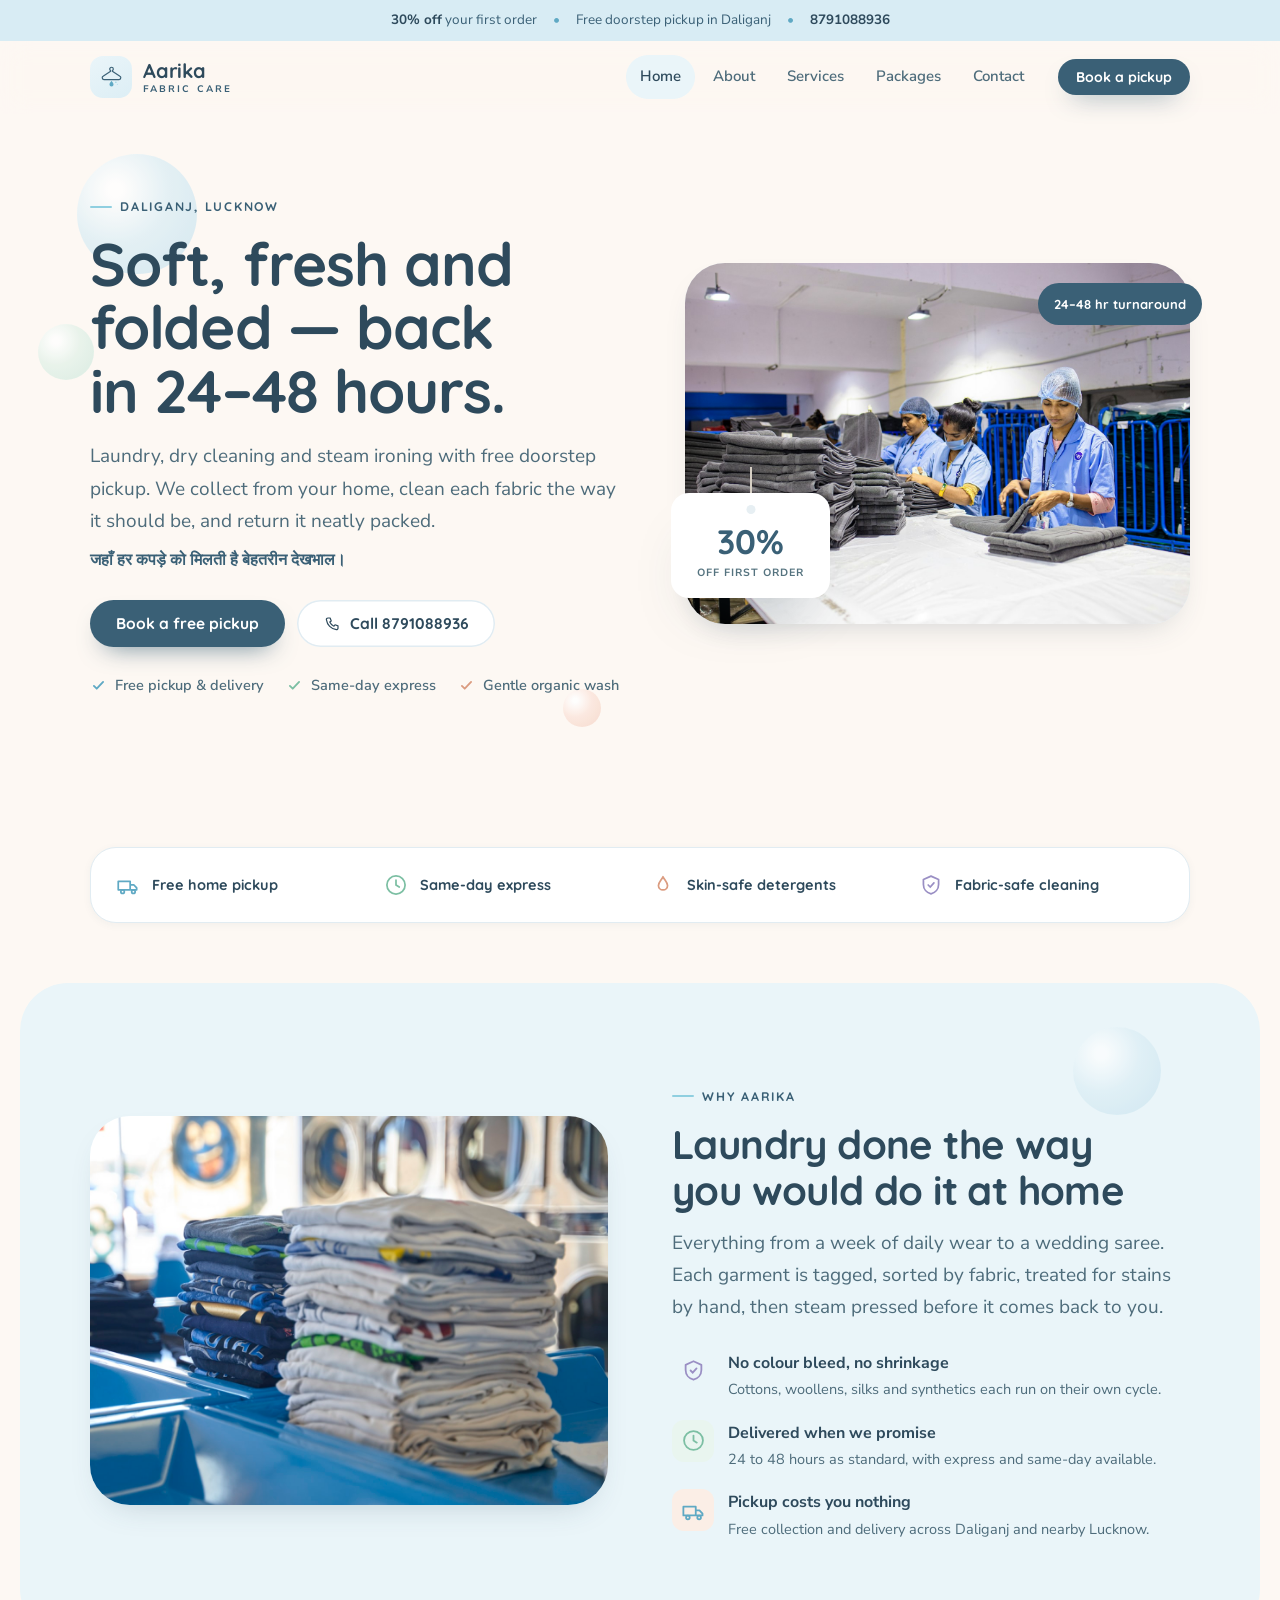
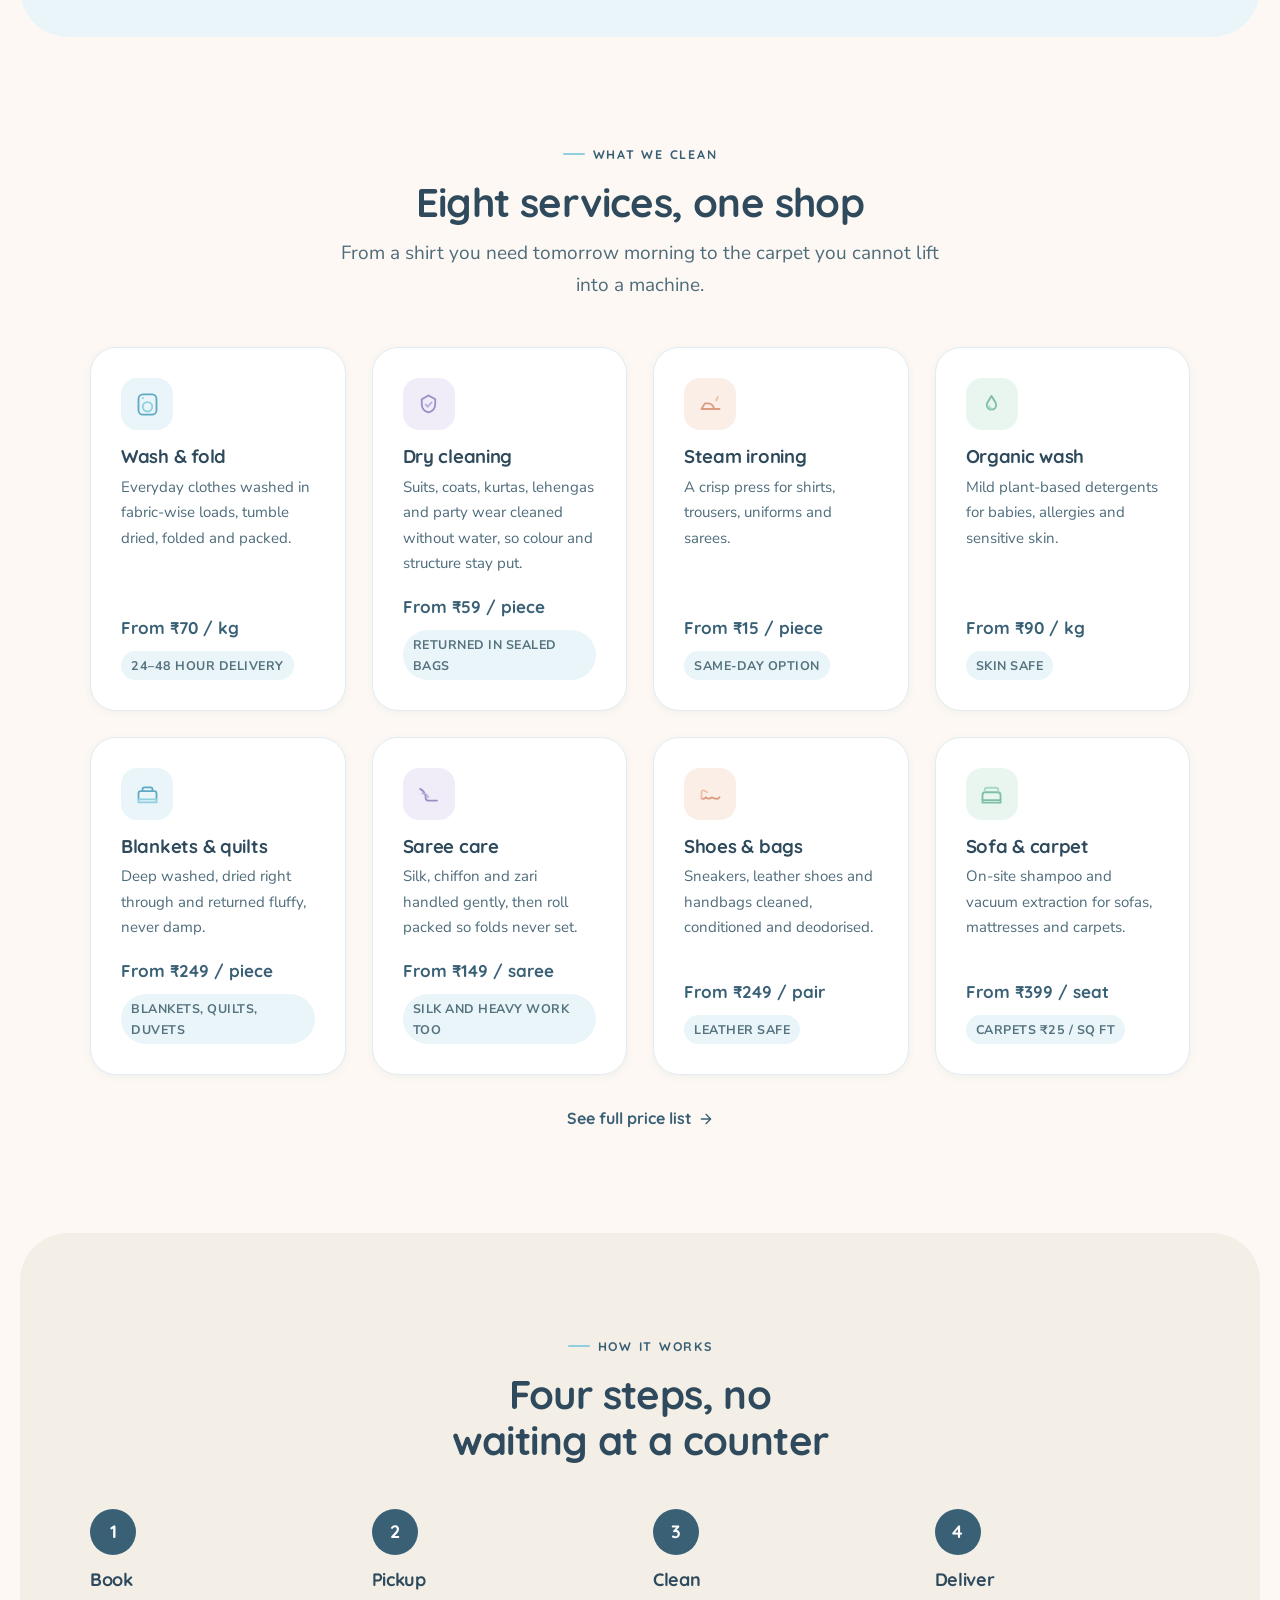
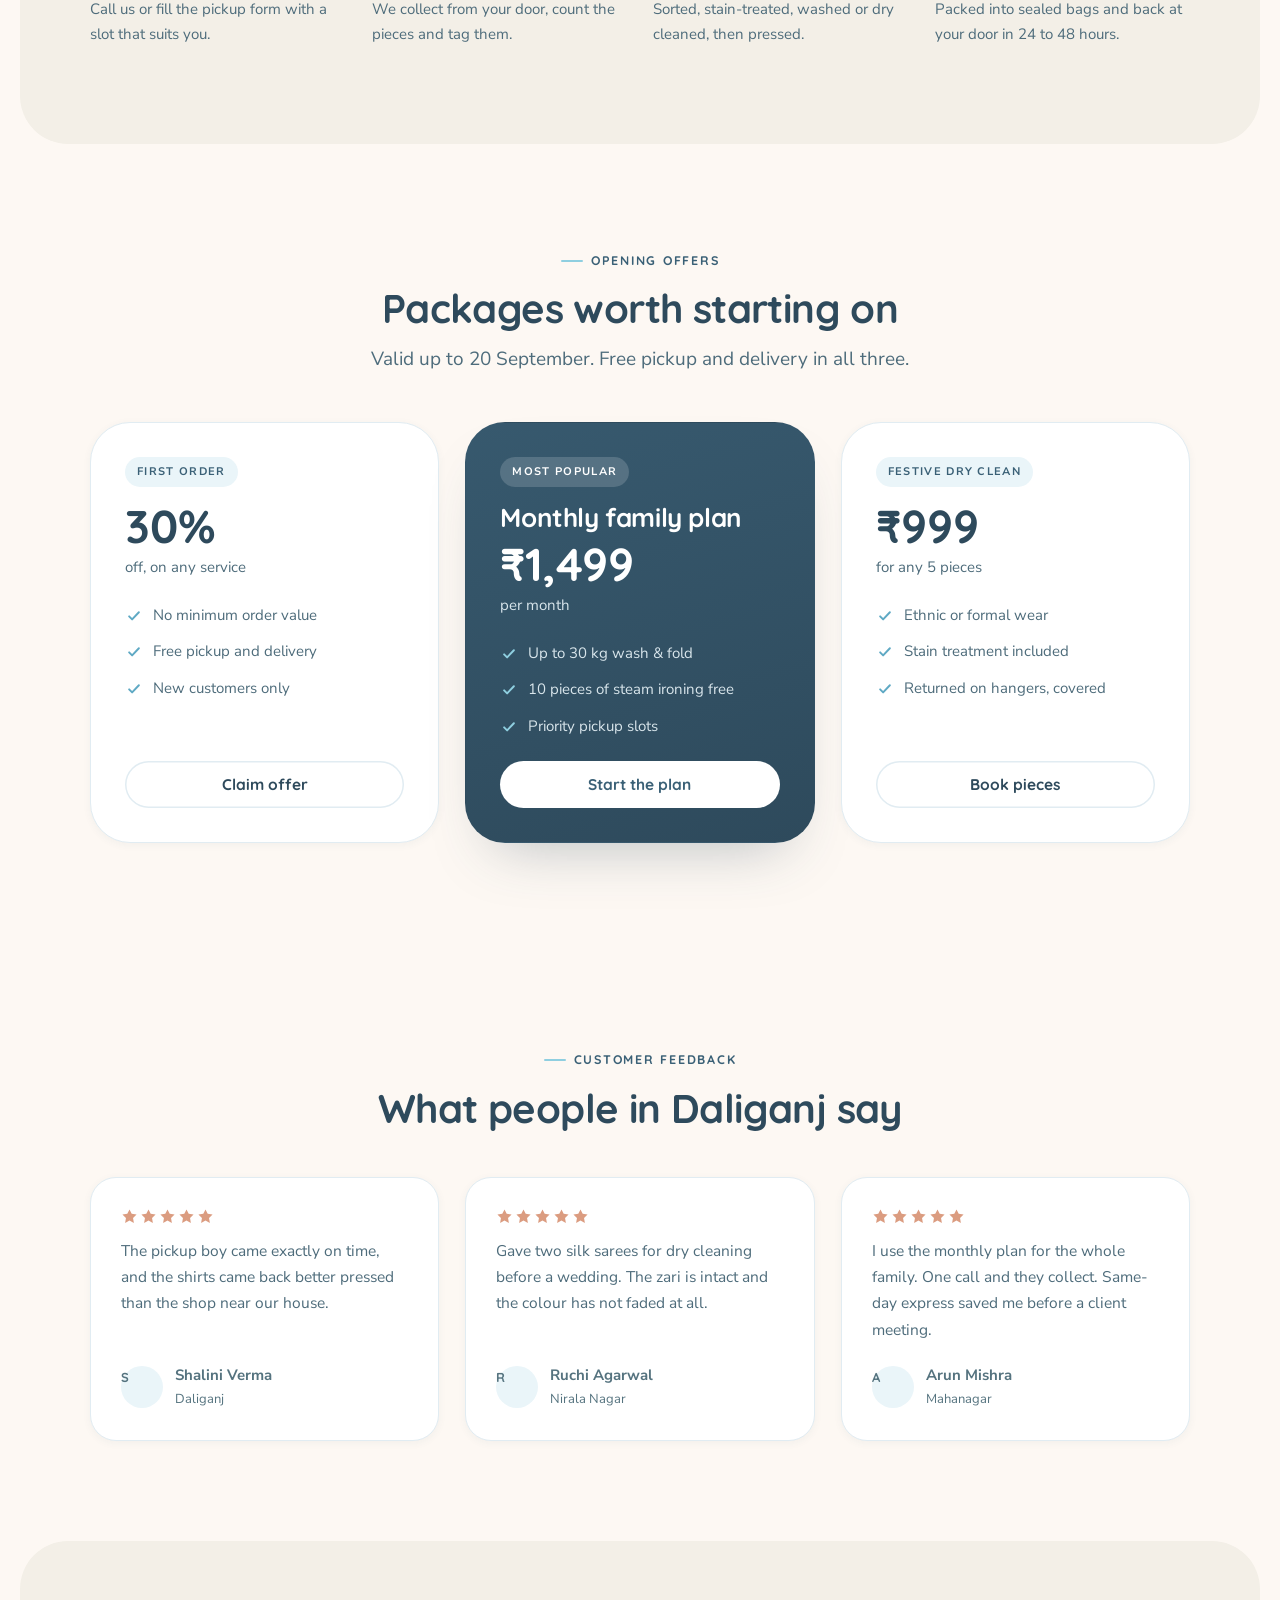
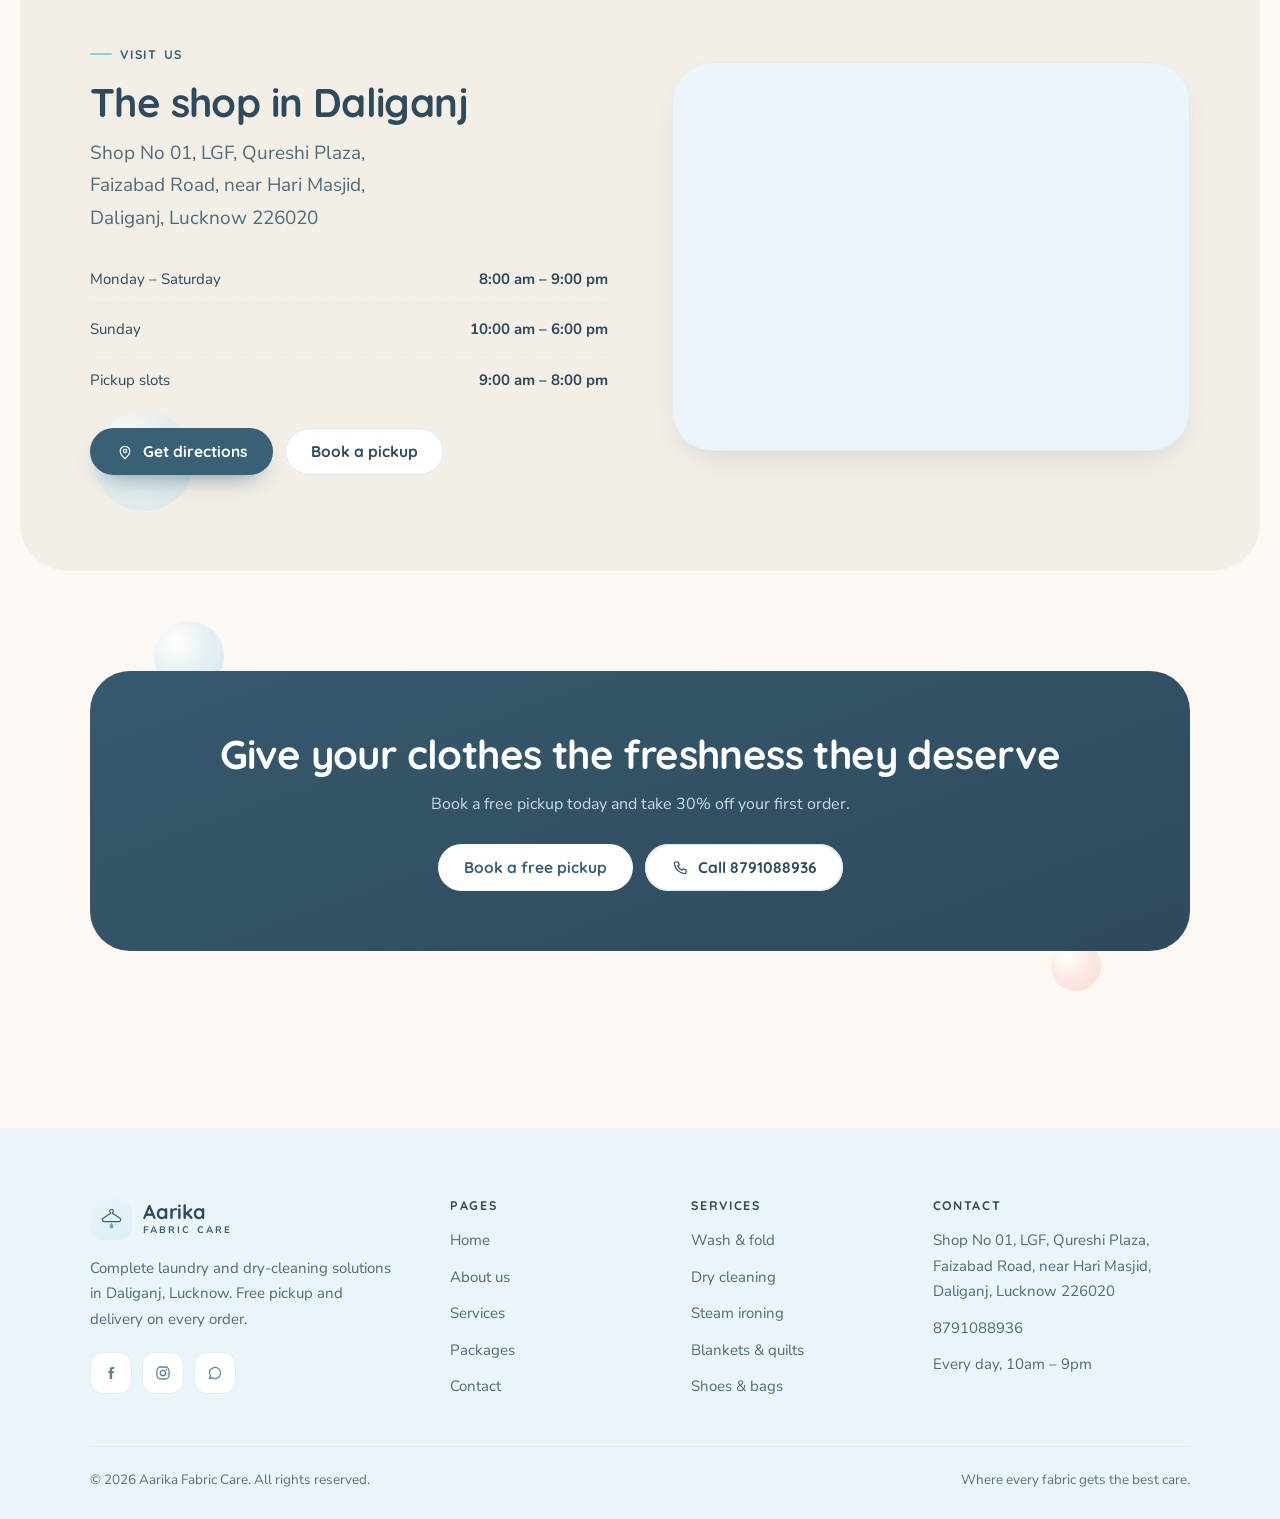
==== index.html @ 4a13ba0b "Use the shop's real address, and pin the map by coordinates The address was 498/58 Qureshi Plaza thr" ====
<!doctype html>
<html lang="en-IN">
<head>
<meta charset="utf-8">
<meta name="viewport" content="width=device-width, initial-scale=1">
<meta name="theme-color" content="#FDF8F3">

<title>Aarika Fabric Care | Laundry &amp; Dry Cleaning in Daliganj, Lucknow</title>
<meta name="description" content="Laundry, dry cleaning and steam ironing in Daliganj, Lucknow. Free home pickup and delivery, 24–48 hr turnaround, 30% off your first order. Call 8791088936.">
<link rel="canonical" href="https://aarikafabriccare.com/">

<meta property="og:type" content="website">
<meta property="og:site_name" content="Aarika Fabric Care">
<meta property="og:title" content="Aarika Fabric Care | Laundry &amp; Dry Cleaning in Daliganj, Lucknow">
<meta property="og:description" content="Laundry, dry cleaning and steam ironing in Daliganj, Lucknow. Free home pickup and delivery, 24–48 hr turnaround, 30% off your first order. Call 8791088936.">
<meta property="og:url" content="https://aarikafabriccare.com/">
<meta property="og:image" content="https://aarikafabriccare.com/assets/img/hero.jpg">
<meta property="og:locale" content="en_IN">
<meta name="twitter:card" content="summary_large_image">
<meta name="twitter:title" content="Aarika Fabric Care | Laundry &amp; Dry Cleaning in Daliganj, Lucknow">
<meta name="twitter:description" content="Laundry, dry cleaning and steam ironing in Daliganj, Lucknow. Free home pickup and delivery, 24–48 hr turnaround, 30% off your first order. Call 8791088936.">
<meta name="twitter:image" content="https://aarikafabriccare.com/assets/img/hero.jpg">

<link rel="icon" href="assets/img/favicon.svg" type="image/svg+xml">
<link rel="apple-touch-icon" href="assets/img/logo-full.png">

<link rel="preconnect" href="https://fonts.googleapis.com">
<link rel="preconnect" href="https://fonts.gstatic.com" crossorigin>
<link href="https://fonts.googleapis.com/css2?family=Quicksand:wght@500;600;700&family=Nunito+Sans:opsz,wght@6..12,400;6..12,600;6..12,700&display=swap" rel="stylesheet">

<script>
(function(d){
  d.documentElement.classList.add("js");
  setTimeout(function(){
    if (!d.documentElement.classList.contains("reveal-ready")) {
      d.documentElement.classList.add("no-reveal");
    }
  }, 2500);
})(document);
</script>
<link rel="stylesheet" href="css/style.css">
<script type="application/ld+json">
{
  "@context": "https://schema.org",
  "@type": "DryCleaningOrLaundry",
  "@id": "https://aarikafabriccare.com/#business",
  "name": "Aarika Fabric Care",
  "description": "Laundry, dry cleaning and steam ironing in Daliganj, Lucknow, with free home pickup and delivery.",
  "url": "https://aarikafabriccare.com/",
  "image": "https://aarikafabriccare.com/assets/img/hero.jpg",
  "logo": "https://aarikafabriccare.com/assets/img/logo-full.png",
  "telephone": "+918791088936",
  "priceRange": "₹₹",
  "currenciesAccepted": "INR",
  "address": {
    "@type": "PostalAddress",
    "streetAddress": "Shop No 01, LGF, Qureshi Plaza, Faizabad Road, near Hari Masjid, Saray Hasanganj, Maya Nagar",
    "addressLocality": "Daliganj, Lucknow",
    "addressRegion": "Uttar Pradesh",
    "postalCode": "226020",
    "addressCountry": "IN"
  },
  "geo": {
    "@type": "GeoCoordinates",
    "latitude": 26.8719484,
    "longitude": 80.9309806
  },
  "hasMap": "https://www.google.com/maps/search/?api=1&query=26.8719484%2C80.9309806",
  "areaServed": [
    { "@type": "Place", "name": "Daliganj, Lucknow" },
    { "@type": "Place", "name": "Nirala Nagar, Lucknow" },
    { "@type": "Place", "name": "Mahanagar, Lucknow" }
  ],
  "openingHoursSpecification": [
    { "@type": "OpeningHoursSpecification", "dayOfWeek": ["Monday","Tuesday","Wednesday","Thursday","Friday","Saturday","Sunday"], "opens": "10:00", "closes": "21:00" }
  ],
  "hasOfferCatalog": {
    "@type": "OfferCatalog",
    "name": "Laundry and dry cleaning services",
    "itemListElement": [
      { "@type": "Offer", "itemOffered": { "@type": "Service", "name": "Wash and fold" } },
      { "@type": "Offer", "itemOffered": { "@type": "Service", "name": "Dry cleaning" } },
      { "@type": "Offer", "itemOffered": { "@type": "Service", "name": "Steam ironing" } },
      { "@type": "Offer", "itemOffered": { "@type": "Service", "name": "Organic wash" } },
      { "@type": "Offer", "itemOffered": { "@type": "Service", "name": "Blankets and quilts" } },
      { "@type": "Offer", "itemOffered": { "@type": "Service", "name": "Saree care" } },
      { "@type": "Offer", "itemOffered": { "@type": "Service", "name": "Shoes and bags" } },
      { "@type": "Offer", "itemOffered": { "@type": "Service", "name": "Sofa and carpet" } }
    ]
  }
}
</script>
</head>
<body>
<a class="sr-only" href="#main">Skip to content</a>

<div class="promo">
  <div class="wrap">
    <span><b>30% off</b> your first order</span>
    <span class="dot hide-xs">•</span>
    <span class="hide-xs">Free doorstep pickup in Daliganj</span>
    <span class="dot">•</span>
    <a href="tel:+918791088936">8791088936</a>
  </div>
</div>

<header class="site-header">
  <div class="wrap">
    <nav class="nav" aria-label="Main">
      <a class="brand" href="/">
        <span class="brand-mark"><svg viewBox="0 0 32 32" fill="none" aria-hidden="true"><path d="M16 4.2c-1.3 0-2.3 1-2.3 2.3 0 .9.5 1.6 1.2 2v.9L5.2 15.6c-.7.4-1.1 1.1-1.1 1.9v.2c0 1.2 1 2.2 2.2 2.2h19.4c1.2 0 2.2-1 2.2-2.2v-.2c0-.8-.4-1.5-1.1-1.9l-9.7-6.2v-.9c.7-.4 1.2-1.1 1.2-2 0-1.3-1-2.3-2.3-2.3Z" stroke="#3A6076" stroke-width="1.5" stroke-linejoin="round"/><path d="M16 21.4c.9 1.6 2.6 3.1 2.6 4.7a2.6 2.6 0 1 1-5.2 0c0-1.6 1.7-3.1 2.6-4.7Z" fill="#5FA9C4"/><circle cx="21.6" cy="23.4" r=".9" fill="#8FCFE0"/><circle cx="23.4" cy="26" r=".6" fill="#8FCFE0"/></svg></span>
        <span class="brand-text">
          <span class="brand-name">Aarika</span>
          <span class="brand-sub">FABRIC CARE</span>
        </span>
      </a>

      <div class="nav-links" id="nav-links">
        <a href="/" aria-current="page">Home</a>
        <a href="/about">About</a>
        <a href="/services">Services</a>
        <a href="/packages">Packages</a>
        <a href="/contact">Contact</a>
      </div>

      <div class="nav-cta">
        <a class="btn btn--primary btn--sm" href="/contact">Book a pickup</a>
        <button class="nav-toggle" type="button" aria-label="Menu" aria-expanded="false" aria-controls="nav-links"><span></span></button>
      </div>
    </nav>
  </div>
</header>

<main id="main">

<section class="hero">
    <span class="bubble" aria-hidden="true" style="top:40px;left:6%;--bs-base:120px;opacity:0.75;animation-duration:9s"></span>
    <span class="bubble bubble--mint" aria-hidden="true" style="top:210px;left:3%;--bs-base:56px;opacity:0.8;animation-duration:7s"></span>
    <span class="bubble bubble--peach bubble--small" aria-hidden="true" style="bottom:60px;left:44%;--bs-base:38px;opacity:0.9;animation-duration:11s"></span>
  <div class="wrap">
    <div class="hero-grid">
      <div>
        <span class="eyebrow" data-reveal>Daliganj, Lucknow</span>
        <h1 data-reveal data-delay="60">Soft, fresh and folded — back in 24–48 hours.</h1>
        <p class="lede" data-reveal data-delay="120">Laundry, dry cleaning and steam ironing with free doorstep pickup. We collect from your home, clean each fabric the way it should be, and return it neatly packed.</p>
        <p class="hi" data-reveal data-delay="160" style="margin-top:10px">जहाँ हर कपड़े को मिलती है बेहतरीन देखभाल।</p>

        <div class="btn-row" data-reveal data-delay="200">
          <a class="btn btn--primary" href="/contact">Book a free pickup</a>
          <a class="btn btn--ghost" href="tel:+918791088936"><svg viewBox="0 0 24 24" fill="none" aria-hidden="true"><path d="M6.5 4h3l1.5 4-2 1.4a11 11 0 0 0 5.6 5.6L16 13l4 1.5v3a2 2 0 0 1-2.2 2A15.5 15.5 0 0 1 4.5 6.2 2 2 0 0 1 6.5 4Z" stroke="currentColor" stroke-width="1.6" stroke-linejoin="round"/></svg> Call 8791088936</a>
        </div>

        <ul class="hero-points" data-reveal data-delay="260">
          <li><span style="color:#5FA9C4"><svg viewBox="0 0 24 24" fill="none" aria-hidden="true"><path d="m5.5 12.5 4 4 9-9.5" stroke="currentColor" stroke-width="2.6" stroke-linecap="round" stroke-linejoin="round"/></svg></span> Free pickup &amp; delivery</li>
          <li><span style="color:#7CBFA3"><svg viewBox="0 0 24 24" fill="none" aria-hidden="true"><path d="m5.5 12.5 4 4 9-9.5" stroke="currentColor" stroke-width="2.6" stroke-linecap="round" stroke-linejoin="round"/></svg></span> Same-day express</li>
          <li><span style="color:#DB9C80"><svg viewBox="0 0 24 24" fill="none" aria-hidden="true"><path d="m5.5 12.5 4 4 9-9.5" stroke="currentColor" stroke-width="2.6" stroke-linecap="round" stroke-linejoin="round"/></svg></span> Gentle organic wash</li>
        </ul>
      </div>

      <div class="hero-media" data-reveal="scale" data-delay="120">
        <div class="photo photo--tall">
          <img src="assets/img/hero.jpg" alt="Laundry staff folding and stacking freshly cleaned towels" width="1400" height="1000" fetchpriority="high" decoding="async">
        </div>
        <div class="hero-badge hero-badge--turn">24–48 hr turnaround</div>
        <div class="hang">
          <div class="hang-string"></div>
          <div class="hero-badge hero-badge--offer">
            <span class="big">30%</span>
            <span class="cap">off first order</span>
          </div>
        </div>
      </div>
    </div>
  </div>
</section>

<section class="section--tight">
  <div class="wrap">
    <ul class="trust" data-reveal>
      <li><svg viewBox="0 0 24 24" fill="none" aria-hidden="true"><path d="M3 16.4h11V8.6H3v7.8Zm11-4.6h3.3l2.7 2.9v1.7H14v-4.6Z" stroke="#5FA9C4" stroke-width="1.6" stroke-linejoin="round"/><circle cx="7" cy="18.2" r="1.6" stroke="#5FA9C4" stroke-width="1.6"/><circle cx="17" cy="18.2" r="1.6" stroke="#5FA9C4" stroke-width="1.6"/></svg> Free home pickup</li>
      <li><svg viewBox="0 0 24 24" fill="none" aria-hidden="true"><circle cx="12" cy="12" r="8.4" stroke="#7CBFA3" stroke-width="1.6"/><path d="M12 7.6V12l3 1.9" stroke="#7CBFA3" stroke-width="1.6" stroke-linecap="round"/></svg> Same-day express</li>
      <li><svg viewBox="0 0 24 24" fill="none" aria-hidden="true"><path d="M12 4.4c1.3 2.8 4.2 5.3 4.2 8a4.2 4.2 0 1 1-8.4 0c0-2.7 2.9-5.2 4.2-8Z" stroke="#DB9C80" stroke-width="1.6" stroke-linejoin="round"/></svg> Skin-safe detergents</li>
      <li><svg viewBox="0 0 24 24" fill="none" aria-hidden="true"><path d="M12 3.8 5 7v4.6c0 4.2 3 7.6 7 8.6 4-1 7-4.4 7-8.6V7l-7-3.2Z" stroke="#9A8FC4" stroke-width="1.6" stroke-linejoin="round"/><path d="m9.4 12 1.9 1.9 3.4-3.8" stroke="#9A8FC4" stroke-width="1.6" stroke-linecap="round"/></svg> Fabric-safe cleaning</li>
    </ul>
  </div>
</section>

<section class="has-bubbles section panel panel--blue">
  <span class="bubble" aria-hidden="true" style="top:44px;right:8%;--bs-base:88px;opacity:0.7;animation-duration:10s"></span>
  <div class="wrap">
    <div class="split">
      <div class="photo photo--square" data-reveal="left">
        <img src="assets/img/folded.jpg" alt="Neat stacks of folded and sorted clothes ready for delivery" width="1200" height="900" loading="lazy" decoding="async">
      </div>
      <div data-reveal="right">
        <span class="eyebrow">Why Aarika</span>
        <h2 class="h-lg">Laundry done the way you would do it at home</h2>
        <p class="lede" style="margin-top:14px">Everything from a week of daily wear to a wedding saree. Each garment is tagged, sorted by fabric, treated for stains by hand, then steam pressed before it comes back to you.</p>
        <div class="stack" style="margin-top:26px">
          <div style="display:flex;gap:14px">
            <span class="icon-badge" style="width:42px;height:42px;margin:0;border-radius:12px"><svg viewBox="0 0 24 24" fill="none" aria-hidden="true"><path d="M12 3.8 5 7v4.6c0 4.2 3 7.6 7 8.6 4-1 7-4.4 7-8.6V7l-7-3.2Z" stroke="#9A8FC4" stroke-width="1.6" stroke-linejoin="round"/><path d="m9.4 12 1.9 1.9 3.4-3.8" stroke="#9A8FC4" stroke-width="1.6" stroke-linecap="round"/></svg></span>
            <div><b>No colour bleed, no shrinkage</b><p class="small muted">Cottons, woollens, silks and synthetics each run on their own cycle.</p></div>
          </div>
          <div style="display:flex;gap:14px">
            <span class="icon-badge icon-badge--green" style="width:42px;height:42px;margin:0;border-radius:12px"><svg viewBox="0 0 24 24" fill="none" aria-hidden="true"><circle cx="12" cy="12" r="8.4" stroke="#7CBFA3" stroke-width="1.6"/><path d="M12 7.6V12l3 1.9" stroke="#7CBFA3" stroke-width="1.6" stroke-linecap="round"/></svg></span>
            <div><b>Delivered when we promise</b><p class="small muted">24 to 48 hours as standard, with express and same-day available.</p></div>
          </div>
          <div style="display:flex;gap:14px">
            <span class="icon-badge icon-badge--peach" style="width:42px;height:42px;margin:0;border-radius:12px"><svg viewBox="0 0 24 24" fill="none" aria-hidden="true"><path d="M3 16.4h11V8.6H3v7.8Zm11-4.6h3.3l2.7 2.9v1.7H14v-4.6Z" stroke="#5FA9C4" stroke-width="1.6" stroke-linejoin="round"/><circle cx="7" cy="18.2" r="1.6" stroke="#5FA9C4" stroke-width="1.6"/><circle cx="17" cy="18.2" r="1.6" stroke="#5FA9C4" stroke-width="1.6"/></svg></span>
            <div><b>Pickup costs you nothing</b><p class="small muted">Free collection and delivery across Daliganj and nearby Lucknow.</p></div>
          </div>
        </div>
      </div>
    </div>
  </div>
</section>

<section class="section" id="services">
  <div class="wrap">
    <div class="section-head section-head--center">
      <span class="eyebrow" data-reveal>What we clean</span>
      <h2 class="h-lg" data-reveal>Eight services, one shop</h2>
      <p class="lede" data-reveal>From a shirt you need tomorrow morning to the carpet you cannot lift into a machine.</p>
    </div>
    <div class="grid grid--4" data-reveal-group>

        <article class="card service-card" data-reveal>
          <span class="icon-badge "><svg viewBox="0 0 24 24" fill="none" aria-hidden="true"><rect x="4" y="3" width="16" height="18" rx="4" stroke="#5FA9C4" stroke-width="1.6"/><circle cx="12" cy="14" r="4.2" stroke="#8FCFE0" stroke-width="1.6"/><circle cx="7.8" cy="6.4" r=".9" fill="#8FCFE0"/></svg></span>
          <h3><a class="card-link" href="/services">Wash &amp; fold</a></h3>
          <p>Everyday clothes washed in fabric-wise loads, tumble dried, folded and packed.</p>
          <div class="price"><b>From ₹70 / kg</b><span>24–48 hour delivery</span></div>
        </article>
        <article class="card service-card" data-reveal>
          <span class="icon-badge icon-badge--lilac"><svg viewBox="0 0 24 24" fill="none" aria-hidden="true"><path d="M12 4 6 7.4v3.9c0 4.1 2.6 6.8 6 7.8 3.4-1 6-3.7 6-7.8V7.4L12 4Z" stroke="#9A8FC4" stroke-width="1.6" stroke-linejoin="round"/><path d="m9.5 12 1.9 1.9 3.4-3.8" stroke="#B9AEDD" stroke-width="1.6" stroke-linecap="round"/></svg></span>
          <h3><a class="card-link" href="/services">Dry cleaning</a></h3>
          <p>Suits, coats, kurtas, lehengas and party wear cleaned without water, so colour and structure stay put.</p>
          <div class="price"><b>From ₹59 / piece</b><span>Returned in sealed bags</span></div>
        </article>
        <article class="card service-card" data-reveal>
          <span class="icon-badge icon-badge--peach"><svg viewBox="0 0 24 24" fill="none" aria-hidden="true"><path d="M4 16h11a5 5 0 0 0-5-5H7l-3 5Z" stroke="#DB9C80" stroke-width="1.6" stroke-linejoin="round"/><path d="M15 16h5" stroke="#DB9C80" stroke-width="1.6" stroke-linecap="round"/><path d="M17 8.4c1.2-1 .3-2.2 1.6-3" stroke="#EFC0A8" stroke-width="1.6" stroke-linecap="round"/></svg></span>
          <h3><a class="card-link" href="/services">Steam ironing</a></h3>
          <p>A crisp press for shirts, trousers, uniforms and sarees.</p>
          <div class="price"><b>From ₹15 / piece</b><span>Same-day option</span></div>
        </article>
        <article class="card service-card" data-reveal>
          <span class="icon-badge icon-badge--green"><svg viewBox="0 0 24 24" fill="none" aria-hidden="true"><path d="M12 4.4c1.3 2.8 4.2 5.3 4.2 8a4.2 4.2 0 1 1-8.4 0c0-2.7 2.9-5.2 4.2-8Z" stroke="#7CBFA3" stroke-width="1.6" stroke-linejoin="round"/><path d="M10 13.4c0 1.3 1 2.2 2.2 2.4" stroke="#A6D8C2" stroke-width="1.6" stroke-linecap="round"/></svg></span>
          <h3><a class="card-link" href="/services">Organic wash</a></h3>
          <p>Mild plant-based detergents for babies, allergies and sensitive skin.</p>
          <div class="price"><b>From ₹90 / kg</b><span>Skin safe</span></div>
        </article>
        <article class="card service-card" data-reveal>
          <span class="icon-badge "><svg viewBox="0 0 24 24" fill="none" aria-hidden="true"><path d="M4 16.4V11a2 2 0 0 1 2-2h12a2 2 0 0 1 2 2v5.4" stroke="#5FA9C4" stroke-width="1.6" stroke-linejoin="round"/><path d="M4 16.4h16V19H4z" stroke="#8FCFE0" stroke-width="1.6" stroke-linejoin="round"/><path d="M7.6 9V7.2c0-.9.7-1.6 1.6-1.6h5.6c.9 0 1.6.7 1.6 1.6V9" stroke="#5FA9C4" stroke-width="1.6"/></svg></span>
          <h3><a class="card-link" href="/services">Blankets &amp; quilts</a></h3>
          <p>Deep washed, dried right through and returned fluffy, never damp.</p>
          <div class="price"><b>From ₹249 / piece</b><span>Blankets, quilts, duvets</span></div>
        </article>
        <article class="card service-card" data-reveal>
          <span class="icon-badge icon-badge--lilac"><svg viewBox="0 0 24 24" fill="none" aria-hidden="true"><path d="M4.5 7c3 1.6 5 4.6 5 8.2 0 1.4 1 2.3 2.5 2.3h7.5" stroke="#9A8FC4" stroke-width="1.6" stroke-linecap="round"/><path d="M6.5 11c2.6 0 4.3 1.6 5.2 3.4" stroke="#B9AEDD" stroke-width="1.6" stroke-linecap="round"/></svg></span>
          <h3><a class="card-link" href="/services">Saree care</a></h3>
          <p>Silk, chiffon and zari handled gently, then roll packed so folds never set.</p>
          <div class="price"><b>From ₹149 / saree</b><span>Silk and heavy work too</span></div>
        </article>
        <article class="card service-card" data-reveal>
          <span class="icon-badge icon-badge--peach"><svg viewBox="0 0 24 24" fill="none" aria-hidden="true"><path d="M4 15.5c1.5.6 3 .4 4-1 1.4 1.6 3.6 1.6 5 0l2.5 1c1.6.6 3.5.2 4.5-1" stroke="#DB9C80" stroke-width="1.6" stroke-linecap="round" stroke-linejoin="round"/><path d="M4 15.5V10c0-1.4 1.6-2.2 2.7-1.4L9 10" stroke="#EFC0A8" stroke-width="1.6" stroke-linecap="round"/></svg></span>
          <h3><a class="card-link" href="/services">Shoes &amp; bags</a></h3>
          <p>Sneakers, leather shoes and handbags cleaned, conditioned and deodorised.</p>
          <div class="price"><b>From ₹249 / pair</b><span>Leather safe</span></div>
        </article>
        <article class="card service-card" data-reveal>
          <span class="icon-badge icon-badge--green"><svg viewBox="0 0 24 24" fill="none" aria-hidden="true"><path d="M4 17v-4.6A2.4 2.4 0 0 1 6.4 10h11.2a2.4 2.4 0 0 1 2.4 2.4V17" stroke="#7CBFA3" stroke-width="1.6" stroke-linejoin="round"/><path d="M6 10V8a2 2 0 0 1 2-2h8a2 2 0 0 1 2 2v2" stroke="#A6D8C2" stroke-width="1.6"/><path d="M4 17h16v2.2H4z" stroke="#7CBFA3" stroke-width="1.6"/></svg></span>
          <h3><a class="card-link" href="/services">Sofa &amp; carpet</a></h3>
          <p>On-site shampoo and vacuum extraction for sofas, mattresses and carpets.</p>
          <div class="price"><b>From ₹399 / seat</b><span>Carpets ₹25 / sq ft</span></div>
        </article>
    </div>
    <p class="center" style="margin-top:30px" data-reveal>
      <a class="link-arrow" href="/services">See full price list <svg viewBox="0 0 24 24" fill="none" aria-hidden="true"><path d="M5 12h14M12 5l7 7-7 7" stroke="currentColor" stroke-width="2" stroke-linecap="round" stroke-linejoin="round"/></svg></a>
    </p>
  </div>
</section>

<section class="panel panel--sand section">
  <div class="wrap">
    <div class="section-head section-head--center">
      <span class="eyebrow" data-reveal>How it works</span>
      <h2 class="h-lg" data-reveal>Four steps, no waiting at a counter</h2>
    </div>
    <ol class="grid grid--4 steps" data-reveal-group>
      <li class="step" data-reveal><span class="num">1</span><h3>Book</h3><p>Call us or fill the pickup form with a slot that suits you.</p></li>
      <li class="step" data-reveal><span class="num">2</span><h3>Pickup</h3><p>We collect from your door, count the pieces and tag them.</p></li>
      <li class="step" data-reveal><span class="num">3</span><h3>Clean</h3><p>Sorted, stain-treated, washed or dry cleaned, then pressed.</p></li>
      <li class="step" data-reveal><span class="num">4</span><h3>Deliver</h3><p>Packed into sealed bags and back at your door in 24 to 48 hours.</p></li>
    </ol>
  </div>
</section>

<section class="section" id="packages">
  <div class="wrap">
    <div class="section-head section-head--center">
      <span class="eyebrow" data-reveal>Opening offers</span>
      <h2 class="h-lg" data-reveal>Packages worth starting on</h2>
      <p class="lede" data-reveal>Valid up to 20 September. Free pickup and delivery in all three.</p>
    </div>
    <div class="grid grid--3 rail" data-reveal-group>
      <article class="plan" data-reveal>
        <span class="plan-tag">First order</span>
        <div class="plan-price">30%</div>
        <p class="plan-sub">off, on any service</p>
        <ul>
          <li><span style="color:#5FA9C4"><svg viewBox="0 0 24 24" fill="none" aria-hidden="true"><path d="m5.5 12.5 4 4 9-9.5" stroke="currentColor" stroke-width="2.6" stroke-linecap="round" stroke-linejoin="round"/></svg></span> No minimum order value</li>
          <li><span style="color:#5FA9C4"><svg viewBox="0 0 24 24" fill="none" aria-hidden="true"><path d="m5.5 12.5 4 4 9-9.5" stroke="currentColor" stroke-width="2.6" stroke-linecap="round" stroke-linejoin="round"/></svg></span> Free pickup and delivery</li>
          <li><span style="color:#5FA9C4"><svg viewBox="0 0 24 24" fill="none" aria-hidden="true"><path d="m5.5 12.5 4 4 9-9.5" stroke="currentColor" stroke-width="2.6" stroke-linecap="round" stroke-linejoin="round"/></svg></span> New customers only</li>
        </ul>
        <a class="btn btn--ghost btn--block" href="/contact">Claim offer</a>
      </article>

      <article class="plan plan--feature" data-reveal>
        <span class="plan-tag">Most popular</span>
        <h3 class="h-md" style="margin-bottom:8px">Monthly family plan</h3>
        <div class="plan-price">₹1,499</div>
        <p class="plan-sub">per month</p>
        <ul>
          <li><span style="color:#8FCFE0"><svg viewBox="0 0 24 24" fill="none" aria-hidden="true"><path d="m5.5 12.5 4 4 9-9.5" stroke="currentColor" stroke-width="2.6" stroke-linecap="round" stroke-linejoin="round"/></svg></span> Up to 30 kg wash &amp; fold</li>
          <li><span style="color:#8FCFE0"><svg viewBox="0 0 24 24" fill="none" aria-hidden="true"><path d="m5.5 12.5 4 4 9-9.5" stroke="currentColor" stroke-width="2.6" stroke-linecap="round" stroke-linejoin="round"/></svg></span> 10 pieces of steam ironing free</li>
          <li><span style="color:#8FCFE0"><svg viewBox="0 0 24 24" fill="none" aria-hidden="true"><path d="m5.5 12.5 4 4 9-9.5" stroke="currentColor" stroke-width="2.6" stroke-linecap="round" stroke-linejoin="round"/></svg></span> Priority pickup slots</li>
        </ul>
        <a class="btn btn--light btn--block" href="/contact">Start the plan</a>
      </article>

      <article class="plan" data-reveal>
        <span class="plan-tag">Festive dry clean</span>
        <div class="plan-price">₹999</div>
        <p class="plan-sub">for any 5 pieces</p>
        <ul>
          <li><span style="color:#5FA9C4"><svg viewBox="0 0 24 24" fill="none" aria-hidden="true"><path d="m5.5 12.5 4 4 9-9.5" stroke="currentColor" stroke-width="2.6" stroke-linecap="round" stroke-linejoin="round"/></svg></span> Ethnic or formal wear</li>
          <li><span style="color:#5FA9C4"><svg viewBox="0 0 24 24" fill="none" aria-hidden="true"><path d="m5.5 12.5 4 4 9-9.5" stroke="currentColor" stroke-width="2.6" stroke-linecap="round" stroke-linejoin="round"/></svg></span> Stain treatment included</li>
          <li><span style="color:#5FA9C4"><svg viewBox="0 0 24 24" fill="none" aria-hidden="true"><path d="m5.5 12.5 4 4 9-9.5" stroke="currentColor" stroke-width="2.6" stroke-linecap="round" stroke-linejoin="round"/></svg></span> Returned on hangers, covered</li>
        </ul>
        <a class="btn btn--ghost btn--block" href="/contact">Book pieces</a>
      </article>
    </div>
  </div>
</section>

<section class="section" id="reviews">
  <div class="wrap">
    <div class="section-head section-head--center">
      <span class="eyebrow" data-reveal>Customer feedback</span>
      <h2 class="h-lg" data-reveal>What people in Daliganj say</h2>
    </div>
    <!-- PLACEHOLDER REVIEWS — these came with the design and are not real
         customer quotes. Replace them with genuine reviews (your Google
         Business profile is the easiest source) before promoting the site. -->
    <div class="grid grid--3 rail" data-reveal-group>
      <article class="card review" data-reveal>
        <div class="stars" role="img" aria-label="Rated 5 out of 5"><svg viewBox="0 0 24 24" aria-hidden="true"><path d="m12 2 3.09 6.26L22 9.27l-5 4.87 1.18 6.88L12 17.77l-6.18 3.25L7 14.14 2 9.27l6.91-1.01L12 2z"/></svg><svg viewBox="0 0 24 24" aria-hidden="true"><path d="m12 2 3.09 6.26L22 9.27l-5 4.87 1.18 6.88L12 17.77l-6.18 3.25L7 14.14 2 9.27l6.91-1.01L12 2z"/></svg><svg viewBox="0 0 24 24" aria-hidden="true"><path d="m12 2 3.09 6.26L22 9.27l-5 4.87 1.18 6.88L12 17.77l-6.18 3.25L7 14.14 2 9.27l6.91-1.01L12 2z"/></svg><svg viewBox="0 0 24 24" aria-hidden="true"><path d="m12 2 3.09 6.26L22 9.27l-5 4.87 1.18 6.88L12 17.77l-6.18 3.25L7 14.14 2 9.27l6.91-1.01L12 2z"/></svg><svg viewBox="0 0 24 24" aria-hidden="true"><path d="m12 2 3.09 6.26L22 9.27l-5 4.87 1.18 6.88L12 17.77l-6.18 3.25L7 14.14 2 9.27l6.91-1.01L12 2z"/></svg></div>
        <p>The pickup boy came exactly on time, and the shirts came back better pressed than the shop near our house.</p>
        <div class="review-by"><span class="review-avatar">S</span><span><b>Shalini Verma</b><span>Daliganj</span></span></div>
      </article>
      <article class="card review" data-reveal>
        <div class="stars" role="img" aria-label="Rated 5 out of 5"><svg viewBox="0 0 24 24" aria-hidden="true"><path d="m12 2 3.09 6.26L22 9.27l-5 4.87 1.18 6.88L12 17.77l-6.18 3.25L7 14.14 2 9.27l6.91-1.01L12 2z"/></svg><svg viewBox="0 0 24 24" aria-hidden="true"><path d="m12 2 3.09 6.26L22 9.27l-5 4.87 1.18 6.88L12 17.77l-6.18 3.25L7 14.14 2 9.27l6.91-1.01L12 2z"/></svg><svg viewBox="0 0 24 24" aria-hidden="true"><path d="m12 2 3.09 6.26L22 9.27l-5 4.87 1.18 6.88L12 17.77l-6.18 3.25L7 14.14 2 9.27l6.91-1.01L12 2z"/></svg><svg viewBox="0 0 24 24" aria-hidden="true"><path d="m12 2 3.09 6.26L22 9.27l-5 4.87 1.18 6.88L12 17.77l-6.18 3.25L7 14.14 2 9.27l6.91-1.01L12 2z"/></svg><svg viewBox="0 0 24 24" aria-hidden="true"><path d="m12 2 3.09 6.26L22 9.27l-5 4.87 1.18 6.88L12 17.77l-6.18 3.25L7 14.14 2 9.27l6.91-1.01L12 2z"/></svg></div>
        <p>Gave two silk sarees for dry cleaning before a wedding. The zari is intact and the colour has not faded at all.</p>
        <div class="review-by"><span class="review-avatar">R</span><span><b>Ruchi Agarwal</b><span>Nirala Nagar</span></span></div>
      </article>
      <article class="card review" data-reveal>
        <div class="stars" role="img" aria-label="Rated 5 out of 5"><svg viewBox="0 0 24 24" aria-hidden="true"><path d="m12 2 3.09 6.26L22 9.27l-5 4.87 1.18 6.88L12 17.77l-6.18 3.25L7 14.14 2 9.27l6.91-1.01L12 2z"/></svg><svg viewBox="0 0 24 24" aria-hidden="true"><path d="m12 2 3.09 6.26L22 9.27l-5 4.87 1.18 6.88L12 17.77l-6.18 3.25L7 14.14 2 9.27l6.91-1.01L12 2z"/></svg><svg viewBox="0 0 24 24" aria-hidden="true"><path d="m12 2 3.09 6.26L22 9.27l-5 4.87 1.18 6.88L12 17.77l-6.18 3.25L7 14.14 2 9.27l6.91-1.01L12 2z"/></svg><svg viewBox="0 0 24 24" aria-hidden="true"><path d="m12 2 3.09 6.26L22 9.27l-5 4.87 1.18 6.88L12 17.77l-6.18 3.25L7 14.14 2 9.27l6.91-1.01L12 2z"/></svg><svg viewBox="0 0 24 24" aria-hidden="true"><path d="m12 2 3.09 6.26L22 9.27l-5 4.87 1.18 6.88L12 17.77l-6.18 3.25L7 14.14 2 9.27l6.91-1.01L12 2z"/></svg></div>
        <p>I use the monthly plan for the whole family. One call and they collect. Same-day express saved me before a client meeting.</p>
        <div class="review-by"><span class="review-avatar">A</span><span><b>Arun Mishra</b><span>Mahanagar</span></span></div>
      </article>
    </div>
  </div>
</section>

<section class="has-bubbles section panel panel--sand" id="contact">
  <span class="bubble" aria-hidden="true" style="bottom:60px;left:6%;--bs-base:100px;opacity:0.6;animation-duration:12s"></span>

  <div class="wrap">
    <div class="split">
      <div data-reveal="left">
        <span class="eyebrow">Visit us</span>
        <h2 class="h-lg">The shop in Daliganj</h2>
        <p class="lede" style="margin-top:12px">Shop No 01, LGF, Qureshi Plaza,<br>Faizabad Road, near Hari Masjid,<br>Daliganj, Lucknow 226020</p>
        <div class="hours" style="margin-top:22px">
          <div><span>Monday – Saturday</span><span>8:00 am – 9:00 pm</span></div>
          <div><span>Sunday</span><span>10:00 am – 6:00 pm</span></div>
          <div><span>Pickup slots</span><span>9:00 am – 8:00 pm</span></div>
        </div>
        <div class="btn-row" style="margin-top:24px">
          <a class="btn btn--primary" href="https://www.google.com/maps/search/?api=1&amp;query=26.8719484%2C80.9309806" target="_blank" rel="noopener"><svg viewBox="0 0 24 24" fill="none" aria-hidden="true"><path d="M12 21s6.4-5.6 6.4-10.2A6.4 6.4 0 0 0 5.6 10.8C5.6 15.4 12 21 12 21Z" stroke="currentColor" stroke-width="1.6" stroke-linejoin="round"/><circle cx="12" cy="10.6" r="2.2" stroke="currentColor" stroke-width="1.6"/></svg> Get directions</a>
          <a class="btn btn--ghost" href="/contact">Book a pickup</a>
        </div>
      </div>
      <div class="map-frame" data-reveal="right">
        <iframe title="Map showing Aarika Fabric Care in Daliganj, Lucknow" src="https://maps.google.com/maps?q=26.8719484%2C80.9309806&amp;z=17&amp;output=embed" loading="lazy" referrerpolicy="no-referrer-when-downgrade"></iframe>
      </div>
    </div>
  </div>
</section>

<section class="has-bubbles section">
  <span class="bubble" aria-hidden="true" style="top:50px;left:12%;--bs-base:70px;opacity:0.7;animation-duration:9s"></span>
  <span class="bubble bubble--peach bubble--small" aria-hidden="true" style="bottom:60px;right:14%;--bs-base:50px;opacity:0.8;animation-duration:11s"></span>
  <div class="wrap">
    <div class="cta-band" data-reveal="scale">
      <h2 class="h-lg">Give your clothes the freshness they deserve</h2>
      <p>Book a free pickup today and take 30% off your first order.</p>
      <div class="btn-row">
        <a class="btn btn--light" href="/contact">Book a free pickup</a>
        <a class="btn btn--ghost" href="tel:+918791088936"><svg viewBox="0 0 24 24" fill="none" aria-hidden="true"><path d="M6.5 4h3l1.5 4-2 1.4a11 11 0 0 0 5.6 5.6L16 13l4 1.5v3a2 2 0 0 1-2.2 2A15.5 15.5 0 0 1 4.5 6.2 2 2 0 0 1 6.5 4Z" stroke="currentColor" stroke-width="1.6" stroke-linejoin="round"/></svg> Call 8791088936</a>
      </div>
    </div>
  </div>
</section>

</main>

<footer class="site-footer">
  <div class="wrap">
    <div class="footer-grid" data-reveal-group>
      <div data-reveal>
        <a class="brand" href="/">
          <span class="brand-mark"><svg viewBox="0 0 32 32" fill="none" aria-hidden="true"><path d="M16 4.2c-1.3 0-2.3 1-2.3 2.3 0 .9.5 1.6 1.2 2v.9L5.2 15.6c-.7.4-1.1 1.1-1.1 1.9v.2c0 1.2 1 2.2 2.2 2.2h19.4c1.2 0 2.2-1 2.2-2.2v-.2c0-.8-.4-1.5-1.1-1.9l-9.7-6.2v-.9c.7-.4 1.2-1.1 1.2-2 0-1.3-1-2.3-2.3-2.3Z" stroke="#3A6076" stroke-width="1.5" stroke-linejoin="round"/><path d="M16 21.4c.9 1.6 2.6 3.1 2.6 4.7a2.6 2.6 0 1 1-5.2 0c0-1.6 1.7-3.1 2.6-4.7Z" fill="#5FA9C4"/><circle cx="21.6" cy="23.4" r=".9" fill="#8FCFE0"/><circle cx="23.4" cy="26" r=".6" fill="#8FCFE0"/></svg></span>
          <span class="brand-text">
            <span class="brand-name">Aarika</span>
            <span class="brand-sub">FABRIC CARE</span>
          </span>
        </a>
        <p class="footer-blurb">Complete laundry and dry-cleaning solutions in Daliganj, Lucknow. Free pickup and delivery on every order.</p>
        <!-- Replace the # links with the real profile URLs before launch -->
        <div class="socials">
          <a href="#" aria-label="Aarika Fabric Care on Facebook"><svg viewBox="0 0 24 24" fill="#5A8298" aria-hidden="true"><path d="M13.5 9.5V7.8c0-.7.2-1.1 1.2-1.1h1.6V4.1h-2.6c-2.4 0-3.4 1.4-3.4 3.4v2H8.4v2.7h1.9V20h3.2v-7.8h2.2l.4-2.7h-2.6Z"/></svg></a>
          <a href="#" aria-label="Aarika Fabric Care on Instagram"><svg viewBox="0 0 24 24" fill="none" aria-hidden="true"><rect x="4" y="4" width="16" height="16" rx="5" stroke="#5A8298" stroke-width="1.7"/><circle cx="12" cy="12" r="3.6" stroke="#5A8298" stroke-width="1.7"/><circle cx="16.6" cy="7.4" r="1.1" fill="#5A8298"/></svg></a>
          <a href="https://wa.me/918791088936" aria-label="Message Aarika Fabric Care on WhatsApp" target="_blank" rel="noopener"><svg viewBox="0 0 24 24" fill="none" aria-hidden="true"><path d="M4.5 19.5 5.8 16A7.4 7.4 0 1 1 8 18.2l-3.5 1.3Z" stroke="#5A8298" stroke-width="1.6" stroke-linejoin="round"/></svg></a>
        </div>
      </div>

      <nav data-reveal aria-label="Pages">
        <h3>Pages</h3>
        <ul>
          <li><a href="/">Home</a></li>
          <li><a href="/about">About us</a></li>
          <li><a href="/services">Services</a></li>
          <li><a href="/packages">Packages</a></li>
          <li><a href="/contact">Contact</a></li>
        </ul>
      </nav>

      <div data-reveal>
        <h3>Services</h3>
        <ul>
          <li><a href="/services">Wash &amp; fold</a></li>
          <li><a href="/services">Dry cleaning</a></li>
          <li><a href="/services">Steam ironing</a></li>
          <li><a href="/services">Blankets &amp; quilts</a></li>
          <li><a href="/services">Shoes &amp; bags</a></li>
        </ul>
      </div>

      <div data-reveal>
        <h3>Contact</h3>
        <ul>
          <li>Shop No 01, LGF, Qureshi Plaza,<br>Faizabad Road, near Hari Masjid,<br>Daliganj, Lucknow 226020</li>
          <li><a href="tel:+918791088936">8791088936</a></li>
          <li>Every day, 10am – 9pm</li>
        </ul>
      </div>
    </div>

    <div class="footer-bottom">
      <span>© <span class="js-year">2026</span> Aarika Fabric Care. All rights reserved.</span>
      <span>Where every fabric gets the best care.</span>
    </div>
  </div>
</footer>

<div class="callbar" aria-label="Quick contact">
  <a class="btn btn--primary" href="tel:+918791088936"><svg viewBox="0 0 24 24" fill="none" aria-hidden="true"><path d="M6.5 4h3l1.5 4-2 1.4a11 11 0 0 0 5.6 5.6L16 13l4 1.5v3a2 2 0 0 1-2.2 2A15.5 15.5 0 0 1 4.5 6.2 2 2 0 0 1 6.5 4Z" stroke="currentColor" stroke-width="1.6" stroke-linejoin="round"/></svg> Call now</a>
  <a class="btn btn--ghost" href="/contact">Book pickup</a>
</div>

<script src="js/main.js" defer></script>
</body>
</html>
---- css/style.css ----
/* ==========================================================================
   Aarika Fabric Care — stylesheet
   Plain CSS. No build step, no framework. Runs on any normal web host.

    1 Reset            2 Tokens           3 Layout
    4 Type             5 Header & nav     6 Buttons
    7 Cards            8 Hero             9 Services & steps
   10 Packages        11 Reviews         12 Forms
   13 Contact         14 Footer          15 Motion
   16 Responsive      17 Utilities
   ========================================================================== */

/* ---------- 1. Reset ---------- */
*, *::before, *::after { box-sizing: border-box; }

html {
  -webkit-text-size-adjust: 100%;
  scroll-behavior: smooth;
  scroll-padding-top: 96px;      /* sticky header clearance for #anchors */
}

body {
  margin: 0;
  background: var(--cream);
  color: var(--ink);
  font-family: var(--font-body);
  font-size: 16px;
  line-height: 1.7;
  -webkit-font-smoothing: antialiased;
  -moz-osx-font-smoothing: grayscale;
  overflow-x: clip;
}

img, svg, video { display: block; max-width: 100%; }
img { height: auto; }
a { color: var(--blue-deep); text-decoration: none; }
p { margin: 0; }
ul, ol { margin: 0; padding: 0; list-style: none; }
button, input, select, textarea { font: inherit; color: inherit; }
button { cursor: pointer; }

h1, h2, h3, h4 {
  margin: 0;
  font-family: var(--font-display);
  font-weight: 700;
  line-height: 1.15;
  letter-spacing: -.015em;
  text-wrap: balance;
  color: var(--ink);
}

:focus-visible {
  outline: 3px solid var(--blue);
  outline-offset: 3px;
  border-radius: 6px;
}

/* ---------- 2. Tokens ---------- */
:root {
  --font-display: Quicksand, "Segoe UI", system-ui, sans-serif;
  --font-body: "Nunito Sans", "Segoe UI", system-ui, sans-serif;

  /* Ink */
  --ink: #2E4A5C;
  --ink-soft: #4E6C7B;
  --ink-faint: #55737F;

  /* Blues — the brand's primary family */
  --blue: #5FA9C4;
  --blue-light: #8FCFE0;
  --blue-pale: #7FBED4;
  --blue-deep: #3A6076;
  --blue-slate: #5A8298;

  /* Grounds */
  --cream: #FDF8F3;
  --white: #FFFFFF;
  --mist: #EAF5F9;
  --sand: #F3EFE7;
  --mist-deep: #DCEEF5;

  /* Supporting accents, used sparingly and always semantically */
  --peach: #DB9C80;
  --peach-pale: #FBEEE6;
  --green: #7CBFA3;
  --green-pale: #E9F5EF;
  --purple: #9A8FC4;

  --line: #E1ECF2;

  --shadow-sm: 0 2px 8px rgba(46, 74, 92, .05);
  --shadow: 0 14px 34px -18px rgba(46, 74, 92, .28);
  --shadow-lg: 0 30px 60px -30px rgba(46, 74, 92, .35);

  --r-pill: 999px;
  --r-lg: clamp(26px, 4vw, 40px);
  --r-md: clamp(18px, 2.6vw, 26px);
  --r-sm: 14px;

  --container: 1180px;
  --gutter: clamp(18px, 4.5vw, 40px);
  --section-y: clamp(56px, 8vw, 100px);

  --ease: cubic-bezier(.22, 1, .36, 1);
}

/* ---------- 3. Layout ---------- */
.wrap {
  width: 100%;
  max-width: var(--container);
  margin-inline: auto;
  padding-inline: max(var(--gutter), env(safe-area-inset-left));
  padding-inline-end: max(var(--gutter), env(safe-area-inset-right));
}

.section { padding-block: var(--section-y); position: relative; }
.section--tight { padding-block: clamp(34px, 5vw, 60px); }

/* Tinted sections are inset rounded panels sitting on the cream page, not
   full-width bands — the alternating blue and sand give the page its rhythm. */
.panel {
  border-radius: clamp(28px, 4vw, 48px);
  margin-inline: clamp(8px, 2vw, 20px);
  /* The reference gives a tinted panel slightly less height than a plain
     section, so the tint reads as a card rather than a band. */
  padding-block: clamp(52px, 8vw, 96px);
}
.panel--blue { background: var(--mist); }
.panel--sand { background: var(--sand); }

.grid { display: grid; gap: clamp(16px, 2.4vw, 26px); }
.grid--2 { grid-template-columns: repeat(2, 1fr); }
.grid--3 { grid-template-columns: repeat(3, 1fr); }
.grid--4 { grid-template-columns: repeat(4, 1fr); }

.split {
  display: grid;
  grid-template-columns: 1fr 1fr;
  gap: clamp(28px, 5vw, 64px);
  align-items: center;
}

.stack { display: grid; gap: 18px; }

/* ---------- 4. Type ---------- */
.eyebrow {
  display: inline-flex;
  align-items: center;
  gap: 8px;
  font-family: var(--font-display);
  font-weight: 700;
  font-size: 12.5px;
  letter-spacing: .14em;
  text-transform: uppercase;
  color: var(--blue-deep);
  margin-bottom: 14px;
}
.eyebrow::before {
  content: "";
  width: 22px;
  height: 2px;
  border-radius: 2px;
  background: var(--blue-light);
}

.h-xl { font-size: clamp(32px, 5.4vw, 58px); line-height: 1.08; }
.h-lg { font-size: clamp(26px, 3.6vw, 40px); }
.h-md { font-size: clamp(20px, 2.2vw, 26px); }

.lede {
  font-size: clamp(16px, 1.1vw + .6rem, 19px);
  color: var(--ink-soft);
  max-width: 60ch;
}
.muted { color: var(--ink-soft); }
.small { font-size: 14.5px; }

.section-head { max-width: 62ch; margin-bottom: clamp(26px, 4vw, 46px); }
.section-head .lede { margin-top: 12px; }
.section-head--center { margin-inline: auto; text-align: center; }
.section-head--center .eyebrow { justify-content: center; }
.section-head--center .lede { margin-inline: auto; }

.hi { font-size: 16px; color: var(--blue-deep); font-weight: 600; }

/* ---------- 5. Header & nav ---------- */
.promo {
  background: #D8ECF4;
  color: var(--blue-deep);
  font-size: 13.5px;
  padding: 9px 0;
}
.promo .wrap {
  display: flex;
  align-items: center;
  justify-content: center;
  gap: 10px 16px;
  flex-wrap: wrap;
  text-align: center;
}
.promo a { color: var(--ink); font-weight: 700; }
.promo .dot { color: var(--blue); }
.promo b { color: var(--ink); }

.site-header {
  position: sticky;
  top: 0;
  z-index: 60;
  background: rgba(253, 248, 243, .88);
  -webkit-backdrop-filter: saturate(180%) blur(14px);
  backdrop-filter: saturate(180%) blur(14px);
  border-bottom: 1px solid transparent;
  transition: border-color .3s var(--ease), box-shadow .3s var(--ease);
}
.site-header.is-stuck {
  border-bottom-color: var(--line);
  box-shadow: 0 6px 22px -18px rgba(46, 74, 92, .5);
}

.nav {
  display: flex;
  align-items: center;
  gap: 20px;
  min-height: 72px;
}

.brand { display: flex; align-items: center; gap: 11px; margin-inline-end: auto; }
.brand-mark {
  width: 42px;
  height: 42px;
  flex: none;
  display: grid;
  place-items: center;
  border-radius: 13px;
  background: linear-gradient(150deg, var(--mist), var(--mist-deep));
}
.brand-mark svg { width: 25px; height: 25px; }
.brand-text { display: grid; line-height: 1; }
.brand-name {
  font-family: var(--font-display);
  font-weight: 700;
  font-size: 20px;
  letter-spacing: -.01em;
  color: var(--ink);
}
.brand-sub {
  font-size: 9.5px;
  letter-spacing: .22em;
  font-weight: 700;
  /* Mid-blue read at 2.4:1 here. Part of the logo lockup, so WCAG exempts it,
     but 9.5px at that contrast is hard work — the deeper blue keeps the look
     and reaches 6.4:1. */
  color: var(--blue-deep);
  margin-top: 3px;
}

.nav-links { display: flex; align-items: center; gap: 4px; }
.nav-links a {
  padding: 9px 14px;
  border-radius: var(--r-pill);
  font-size: 15px;
  font-weight: 600;
  color: var(--ink-soft);
  transition: color .2s var(--ease), background .2s var(--ease);
}
.nav-links a[aria-current="page"] { color: var(--ink); background: var(--mist); }

.nav-cta { display: flex; align-items: center; gap: 10px; }

.nav-toggle {
  display: none;
  width: 46px;
  height: 46px;
  align-items: center;
  justify-content: center;
  border: 1px solid var(--line);
  border-radius: 13px;
  background: var(--white);
}
.nav-toggle span { position: relative; display: block; width: 18px; height: 2px; border-radius: 2px; background: var(--ink); }
.nav-toggle span::before,
.nav-toggle span::after {
  content: "";
  position: absolute;
  left: 0;
  width: 18px;
  height: 2px;
  border-radius: 2px;
  background: var(--ink);
  transition: transform .25s var(--ease), top .25s var(--ease);
}
.nav-toggle span::before { top: -6px; }
.nav-toggle span::after { top: 6px; }
.nav-toggle[aria-expanded="true"] span { background: transparent; }
.nav-toggle[aria-expanded="true"] span::before { top: 0; transform: rotate(45deg); }
.nav-toggle[aria-expanded="true"] span::after { top: 0; transform: rotate(-45deg); }

/* ---------- 6. Buttons ---------- */
.btn {
  display: inline-flex;
  align-items: center;
  justify-content: center;
  gap: 9px;
  padding: 14px 26px;
  border: 0;
  border-radius: var(--r-pill);
  font-family: var(--font-display);
  font-weight: 700;
  font-size: 15.5px;
  line-height: 1.2;
  text-align: center;
  transition: transform .2s var(--ease), box-shadow .25s var(--ease), background .25s var(--ease);
}
.btn svg { width: 18px; height: 18px; flex: none; }

.btn--primary {
  background: var(--blue-deep);
  color: #fff;
  box-shadow: 0 12px 26px -14px rgba(58, 96, 118, .9);
}
.btn--primary:hover { color: #fff; background: #325469; }

.btn--ghost {
  background: var(--white);
  color: var(--ink);
  box-shadow: inset 0 0 0 1.5px var(--line);
}
.btn--ghost:hover { color: var(--ink); box-shadow: inset 0 0 0 1.5px var(--blue-light); }

.btn--light { background: #fff; color: var(--blue-deep); }
.btn--sm { padding: 10px 18px; font-size: 14px; }
.btn--block { display: flex; width: 100%; }
.btn:active { transform: translateY(1px); }

.btn-row { display: flex; flex-wrap: wrap; gap: 12px; }

.link-arrow {
  display: inline-flex;
  align-items: center;
  gap: 6px;
  font-weight: 700;
  font-family: var(--font-display);
  color: var(--blue-deep);
}
.link-arrow svg { width: 16px; height: 16px; transition: transform .2s var(--ease); }

/* ---------- 7. Cards ---------- */
.card {
  background: var(--white);
  border-radius: var(--r-md);
  padding: clamp(20px, 2.6vw, 30px);
  box-shadow: var(--shadow-sm);
  border: 1px solid var(--line);
}

.icon-badge {
  width: 52px;
  height: 52px;
  display: grid;
  place-items: center;
  border-radius: 16px;
  background: var(--mist);
  margin-bottom: 16px;
}
.icon-badge svg { width: 27px; height: 27px; }
.icon-badge--green { background: var(--green-pale); }
.icon-badge--peach { background: var(--peach-pale); }
.icon-badge--lilac { background: #F0EDF9; }

.card h3 { font-size: 18.5px; margin-bottom: 7px; }
.card p { color: var(--ink-soft); font-size: 15px; }

/* Photo frames */
.photo {
  position: relative;
  overflow: hidden;
  border-radius: var(--r-lg);
  background: var(--mist);
  box-shadow: var(--shadow);
}
.photo img { width: 100%; height: 100%; object-fit: cover; }
.photo--tall { aspect-ratio: 7 / 5; }
.photo--wide { aspect-ratio: 2 / 1; }
.photo--square { aspect-ratio: 4 / 3; }

/* ---------- 8. Hero ---------- */
.hero {
  position: relative;
  padding-block: clamp(36px, 6vw, 76px) clamp(48px, 7vw, 90px);
  overflow: hidden;
}
.hero > .wrap { position: relative; z-index: 1; }

.hero-grid {
  display: grid;
  grid-template-columns: 1.05fr 1fr;
  gap: clamp(30px, 5vw, 64px);
  align-items: center;
}

.hero h1 { font-size: clamp(32px, 5.6vw, 60px); line-height: 1.06; }
.hero .lede { margin-top: 18px; }
.hero .btn-row { margin-top: 26px; }

.hero-points {
  display: flex;
  flex-wrap: wrap;
  gap: 10px 22px;
  margin-top: 26px;
}
.hero-points li {
  display: flex;
  align-items: center;
  gap: 8px;
  font-size: 14.5px;
  font-weight: 600;
  color: var(--ink-soft);
}
.hero-points svg { width: 17px; height: 17px; flex: none; }

.hero-media { position: relative; }

/* Inner-page hero. Same split as the home page, but the copy column leads and
   the photo supports it, so a section page never competes with the front
   door. The heading also steps down a size — a home page shouts once; five
   more pages shouting is just noise. */
/* The reference sets the inner-page hero tighter than the home page's,
   especially underneath, so a section page starts its content sooner. */
.hero--page { padding-block: clamp(44px, 7vw, 80px) clamp(40px, 6vw, 64px); }
.hero--page .hero-grid { grid-template-columns: 1.1fr .9fr; }
.hero--page h1 { font-size: clamp(30px, 4.4vw, 50px); }
/* The home page leads with its photo on a phone; a section page leads with
   what the page is about. */
.hero--page .hero-media { order: 0; }

/* A single quiet note pinned to the photo — one fact, never a slogan. */
.hero-badge--note {
  left: -14px;
  bottom: 24px;
  max-width: 17.5rem;
  padding: 14px 18px;
  align-items: flex-start;
  gap: 11px;
}
.hero-badge--note svg { width: 20px; height: 20px; flex: none; margin-top: 1px; }
.hero-badge--note .k {
  display: block;
  font-family: var(--font-display);
  font-weight: 700;
  font-size: 14.5px;
  line-height: 1.35;
  color: var(--blue-deep);
}
.hero-badge--note .s {
  display: block;
  font-size: 12.5px;
  line-height: 1.45;
  color: var(--ink-faint);
  margin-top: 2px;
}

@media (max-width: 520px) {
  .hero-badge--note { left: 8px; right: 8px; bottom: 10px; max-width: none; }
}

.hero-badge {
  position: absolute;
  z-index: 2;
  background: var(--white);
  border-radius: 18px;
  padding: 13px 18px;
  box-shadow: var(--shadow-lg);
  display: flex;
  align-items: center;
  gap: 12px;
}
/* The offer badge hangs off a string like a laundry tag and sways gently,
   as it did in the original design. The card keeps a punched hole at the top
   where the string meets it. */
.hang {
  position: absolute;
  z-index: 2;
  left: -14px;
  bottom: 26px;
  transform-origin: top center;
  animation: swayTag 6s ease-in-out infinite;
}
.hang-string { width: 2px; height: 26px; background: #D6CFC4; margin: 0 auto; }

.hero-badge--offer {
  position: relative;
  display: block;
  text-align: center;
  padding: 22px 26px 18px;
}
.hero-badge--offer::before {
  content: "";
  position: absolute;
  top: 12px;
  left: 50%;
  transform: translateX(-50%);
  width: 9px;
  height: 9px;
  border-radius: 50%;
  background: #E7EFF3;
}
.hero-badge--offer .big {
  display: block;
  font-family: var(--font-display);
  font-weight: 700;
  font-size: 34px;
  /* The original used a pale blue here, which reads at 2.06:1 on white.
     The deeper blue keeps the look and clears AA. */
  color: var(--blue-deep);
  line-height: 1;
  margin-top: 10px;
}
.hero-badge--offer .cap {
  display: block;
  font-size: 10.5px;
  font-weight: 700;
  letter-spacing: .1em;
  text-transform: uppercase;
  color: var(--ink-faint);
  line-height: 1.35;
  margin-top: 7px;
}
.hero-badge--turn {
  top: 20px;
  right: -12px;
  background: var(--blue-deep);
  color: #fff;
  font-family: var(--font-display);
  font-weight: 700;
  font-size: 13px;
  padding: 10px 16px;
  border-radius: var(--r-pill);
}

/* Trust strip */
.trust {
  display: grid;
  grid-template-columns: repeat(4, 1fr);
  gap: clamp(10px, 1.6vw, 20px);
  background: var(--white);
  border: 1px solid var(--line);
  border-radius: var(--r-md);
  padding: clamp(16px, 2.2vw, 24px);
  box-shadow: var(--shadow-sm);
}
.trust li {
  display: flex;
  align-items: center;
  gap: 11px;
  font-weight: 700;
  font-size: 14.5px;
  font-family: var(--font-display);
  color: var(--ink);
}
.trust svg { width: 26px; height: 26px; flex: none; }

/* ---------- 9. Services & steps ---------- */
.service-card { display: flex; flex-direction: column; height: 100%; position: relative; }

/* The whole card is the target, but only the title carries the link, so the
   accessible name is the service rather than the paragraph after it, and the
   card is one stop on the keyboard instead of several. */
.card-link {
  color: inherit;
  text-decoration: none;
}
.card-link::after {
  content: "";
  position: absolute;
  inset: 0;
  border-radius: var(--r-md);
  /* The link sits inside the heading, so its overlay paints below the
     paragraph and price that follow. Without this the card looks clickable
     and only the title actually is. */
  z-index: 1;
}
.card-link:focus-visible { outline: none; }
.card-link:focus-visible::after {
  outline: 2px solid var(--blue-deep);
  outline-offset: 3px;
}
.service-card .price {
  margin-top: auto;
  padding-top: 16px;
  display: flex;
  flex-wrap: wrap;
  gap: 8px 12px;
  align-items: baseline;
}
.service-card .price b {
  font-family: var(--font-display);
  font-size: 17px;
  color: var(--blue-deep);
}
.service-card .price span {
  font-size: 12.5px;
  font-weight: 700;
  letter-spacing: .04em;
  text-transform: uppercase;
  color: var(--ink-faint);
  background: var(--mist);
  padding: 4px 10px;
  border-radius: var(--r-pill);
}

.steps { counter-reset: step; }
.step { position: relative; }
.step .num {
  width: 46px;
  height: 46px;
  display: grid;
  place-items: center;
  border-radius: 50%;
  background: var(--blue-deep);
  color: #fff;
  font-family: var(--font-display);
  font-weight: 700;
  font-size: 18px;
  margin-bottom: 15px;
}
.step h3 { font-size: 18px; margin-bottom: 6px; }
.step p { color: var(--ink-soft); font-size: 15px; }

/* ---------- 10. Packages ---------- */
.plan {
  display: flex;
  flex-direction: column;
  background: var(--white);
  border: 1px solid var(--line);
  border-radius: var(--r-lg);
  padding: clamp(24px, 3vw, 34px);
  box-shadow: var(--shadow-sm);
  position: relative;
}
.plan--feature {
  background: linear-gradient(165deg, #37596E, #2E4A5C);
  border-color: transparent;
  color: #EAF5F9;
  box-shadow: var(--shadow-lg);
}

.plan-tag {
  align-self: flex-start;
  font-size: 11px;
  font-weight: 700;
  letter-spacing: .12em;
  text-transform: uppercase;
  padding: 6px 12px;
  border-radius: var(--r-pill);
  background: var(--mist);
  color: var(--blue-deep);
  margin-bottom: 16px;
}
.plan--feature .plan-tag { background: rgba(255, 255, 255, .16); color: #fff; }

.plan-price {
  font-family: var(--font-display);
  font-weight: 700;
  font-size: clamp(34px, 4.4vw, 46px);
  line-height: 1;
  color: var(--ink);
}
.plan-sub { color: var(--ink-soft); font-size: 15px; margin-top: 6px; }
.plan ul { display: grid; gap: 11px; margin: 22px 0; }
.plan li { display: flex; gap: 10px; font-size: 15px; color: var(--ink-soft); }
.plan li svg { width: 18px; height: 18px; flex: none; margin-top: 4px; }

.plan--feature h3, .plan--feature .plan-price { color: #fff; }
.plan--feature .plan-sub, .plan--feature li { color: rgba(234, 245, 249, .9); }
.plan .btn { margin-top: auto; }
.plan-terms {
  margin: 10px 0 0;
  font-size: 12px;
  line-height: 1.5;
  text-align: center;
  color: var(--ink-faint);
}
.plan--feature .plan-terms { color: rgba(234, 245, 249, .78); }

.addon {
  display: flex;
  flex-wrap: wrap;
  align-items: baseline;
  justify-content: space-between;
  gap: 8px 18px;
  padding: 18px 0;
  border-bottom: 1px solid var(--line);
}
.addon:last-child { border-bottom: 0; }
.addon h3 { font-size: 16.5px; }
.addon p { font-size: 14.5px; color: var(--ink-soft); flex: 1 1 320px; }
.addon .cost { font-family: var(--font-display); font-weight: 700; color: var(--blue-deep); white-space: nowrap; }

/* ---------- 11. Reviews ---------- */
.review { display: flex; flex-direction: column; height: 100%; }
.stars { display: flex; gap: 2px; color: var(--peach); margin-bottom: 13px; }
.stars svg { width: 17px; height: 17px; fill: currentColor; }
.review p { font-size: 15.5px; color: var(--ink-soft); }
.review-by { display: flex; align-items: center; gap: 12px; margin-top: auto; padding-top: 20px; }
.review-avatar {
  width: 42px;
  height: 42px;
  flex: none;
  display: grid;
  place-items: center;
  border-radius: 50%;
  background: var(--mist);
  font-family: var(--font-display);
  font-weight: 700;
  color: var(--blue-deep);
}
.review-by b { display: block; font-size: 15px; }
.review-by span { display: block; font-size: 13px; color: var(--ink-faint); }

/* ---------- 12. Forms ---------- */
.form-grid { display: grid; gap: 16px; }
.field { display: grid; gap: 7px; }
.field label { font-size: 14px; font-weight: 700; color: var(--ink); }
.field input,
.field select,
.field textarea {
  width: 100%;
  padding: 13px 15px;
  font-size: 16px;                 /* 16px minimum or iOS zooms on focus */
  background: var(--white);
  border: 1.5px solid var(--line);
  border-radius: var(--r-sm);
  transition: border-color .2s var(--ease), box-shadow .2s var(--ease);
}
.field textarea { resize: vertical; min-height: 108px; }
.field input:focus,
.field select:focus,
.field textarea:focus {
  outline: none;
  border-color: var(--blue);
  box-shadow: 0 0 0 4px rgba(95, 169, 196, .16);
}
.field-row { display: grid; grid-template-columns: 1fr 1fr; gap: 16px; }

.form-note { font-size: 13.5px; color: var(--ink-faint); text-align: center; }

.form-msg {
  display: none;
  padding: 14px 16px;
  border-radius: var(--r-sm);
  font-size: 15px;
  background: var(--green-pale);
  color: #24705A;
}
.form-msg.is-error { background: #FCEDE9; color: #A4462C; }
.form-msg.is-shown { display: block; }

.hp { position: absolute; left: -9999px; width: 1px; height: 1px; overflow: hidden; }

/* ---------- 13. Contact ---------- */
.contact-line {
  display: flex;
  align-items: flex-start;
  gap: 14px;
  padding: 16px 0;
  border-bottom: 1px solid var(--line);
}
.contact-line:last-child { border-bottom: 0; }
.contact-line svg { width: 22px; height: 22px; flex: none; margin-top: 3px; }
.contact-line .k {
  font-size: 11.5px;
  font-weight: 700;
  letter-spacing: .12em;
  text-transform: uppercase;
  color: var(--ink-faint);
}
.contact-line .v { font-weight: 600; }

.hours { display: grid; gap: 2px; }
.hours div {
  display: flex;
  justify-content: space-between;
  gap: 16px;
  padding: 11px 0;
  border-bottom: 1px dashed var(--line);
  font-size: 15px;
}
.hours div:last-child { border-bottom: 0; }
.hours span:last-child { font-weight: 700; color: var(--ink); }

.map-frame {
  border-radius: var(--r-lg);
  overflow: hidden;
  border: 1px solid var(--line);
  box-shadow: var(--shadow);
  background: var(--mist);
  aspect-ratio: 4 / 3;
}
.map-frame iframe { width: 100%; height: 100%; border: 0; display: block; }

/* Closing call-to-action band */
.cta-band {
  background: linear-gradient(160deg, #37596E, #2E4A5C);
  border-radius: var(--r-lg);
  padding: clamp(30px, 5vw, 60px);
  color: #EAF5F9;
  text-align: center;
}
.cta-band h2 { color: #fff; }
.cta-band p { color: rgba(234, 245, 249, .84); margin: 14px auto 0; max-width: 52ch; }
.cta-band .btn-row { justify-content: center; margin-top: 26px; }

/* ---------- 14. Footer ---------- */
.site-footer { background: var(--mist); padding-block: clamp(40px, 6vw, 70px) 28px; margin-top: clamp(40px, 6vw, 80px); }
.footer-grid {
  display: grid;
  grid-template-columns: 1.6fr 1fr 1fr 1.3fr;
  gap: clamp(24px, 3.4vw, 46px);
}
.footer-grid h3 {
  font-size: 12.5px;
  letter-spacing: .13em;
  text-transform: uppercase;
  color: var(--ink);
  margin-bottom: 16px;
}
.footer-grid ul { display: grid; gap: 11px; }
.footer-grid a, .footer-grid li { color: var(--ink-soft); font-size: 15px; }
.footer-grid a:hover { color: var(--blue-deep); }
.footer-blurb { color: var(--ink-soft); font-size: 15px; margin-top: 16px; max-width: 34ch; }

.socials { display: flex; gap: 10px; margin-top: 20px; }
.socials a {
  width: 42px;
  height: 42px;
  display: grid;
  place-items: center;
  border-radius: 13px;
  background: var(--white);
  border: 1px solid var(--line);
  transition: transform .2s var(--ease), background .2s var(--ease);
}
.socials svg { width: 18px; height: 18px; }

.footer-bottom {
  display: flex;
  flex-wrap: wrap;
  justify-content: space-between;
  gap: 10px 24px;
  margin-top: clamp(28px, 4vw, 46px);
  padding-top: 22px;
  border-top: 1px solid var(--line);
  font-size: 13.5px;
  color: var(--ink-faint);
}

/* Sticky call bar — phones only. A laundry runs on phone calls. */
.callbar {
  display: none;
  position: fixed;
  left: 0;
  right: 0;
  bottom: 0;
  z-index: 70;
  gap: 10px;
  padding: 10px max(12px, env(safe-area-inset-left)) calc(10px + env(safe-area-inset-bottom));
  background: rgba(253, 248, 243, .94);
  -webkit-backdrop-filter: blur(14px);
  backdrop-filter: blur(14px);
  border-top: 1px solid var(--line);
}
.callbar .btn { flex: 1; }

/* ---------- 15. Motion ----------
   Reveals are gated on `html.js`, set by an inline script in <head> before
   first paint, so nothing is ever visible and then yanked away, and with
   JavaScript off no content is hidden at all.
   Only opacity and transform animate — both composited, so scrolling stays
   on the GPU and never triggers layout. */
html.js [data-reveal] {
  opacity: 0;
  transform: translate3d(0, 22px, 0);
}
html.js [data-reveal="left"]  { transform: translate3d(-24px, 0, 0); }
html.js [data-reveal="right"] { transform: translate3d(24px, 0, 0); }
html.js [data-reveal="scale"] { transform: scale(.965); }

/* On a narrow screen a sideways start offset pushes the page wider than the
   viewport until the element animates in, so the phone can be dragged a few
   pixels off-centre. Below the tablet breakpoint every reveal rises instead. */
@media (max-width: 760px) {
  html.js [data-reveal="left"],
  html.js [data-reveal="right"] { transform: translate3d(0, 18px, 0); }
}

/* Doubled class so the revealed state outranks every hidden rule above,
   whatever order they end up in. */
/* If main.js never arrived, the head script gives up after 2.5s and everything
   is shown at once. Better a page with no animation than no page. */
html.no-reveal [data-reveal] { opacity: 1 !important; transform: none !important; }

html.js [data-reveal].is-in.is-in {
  opacity: 1;
  transform: none;
  transition: opacity .7s var(--ease), transform .7s var(--ease);
}

/* ---------- Soap bubbles ----------
   Decorative bubbles carried over from the original design: a white highlight
   at 32%/30% of a soft circle, drifting slowly. Purely ornamental, so they are
   hidden from assistive tech and never take a pointer event. Size, position,
   tint and duration vary per bubble and are set where each one is placed.
   The drift animates only transform and opacity, so it stays on the compositor
   and costs nothing on scroll. */
@keyframes bubbleUp {
  0%   { transform: translate3d(0, 10px, 0) scale(.96); opacity: .5; }
  50%  { transform: translate3d(0, -14px, 0) scale(1);  opacity: .9; }
  100% { transform: translate3d(0, 10px, 0) scale(.96); opacity: .5; }
}

.bubble {
  position: absolute;
  --bs: var(--bs-base);
  width: var(--bs);
  height: var(--bs);
  border-radius: 50%;
  pointer-events: none;
  z-index: 0;
  will-change: transform;
  background: radial-gradient(circle at 32% 30%, #fff 6%, #DCEEF5 45%, #C7E2EE 100%);
  animation: bubbleUp 10s ease-in-out infinite;
}
.bubble--mint  { background: radial-gradient(circle at 32% 30%, #fff 6%, #E4F2E9 45%, #D2EADF 100%); }
.bubble--peach { background: radial-gradient(circle at 32% 30%, #fff 6%, #FBE7DE 45%, #F6D8CA 100%); }

/* A section holding bubbles has to clip them, or they widen the page. */
.has-bubbles { position: relative; overflow: hidden; }
/* Keep the real content above the decoration. */
.has-bubbles > .wrap, .hero > .wrap { position: relative; z-index: 1; }

/* Bubbles are ornament, not content: on a phone they crowd the text and cost
   paint time on the weakest devices, so the smallest ones step aside. */
/* On a phone the copy runs the full width, so a bubble always ends up behind
   the heading. It stays, but faint enough to read as a wash rather than a
   smudge. The opacity has to come from a second set of keyframes: the running
   animation writes opacity every frame and would overwrite a plain rule. */
@keyframes bubbleUpSoft {
  0%   { transform: translate3d(0, 10px, 0) scale(.96); opacity: .3; }
  50%  { transform: translate3d(0, -14px, 0) scale(1);  opacity: .5; }
  100% { transform: translate3d(0, 10px, 0) scale(.96); opacity: .3; }
}

@media (max-width: 700px) {
  /* Shrink the diameter itself: a transform here would be overwritten by the
     animation, which sets transform on every frame. */
  .bubble { --bs: calc(var(--bs-base) * .7); animation-name: bubbleUpSoft; }
  .bubble--small { display: none; }
}

/* A swaying tag reads as playful on a marketing page and as a distraction to
   anyone who asked for less motion — the reduced-motion block below stops
   both this and the bubbles. */
@keyframes swayTag {
  0%, 100% { transform: rotate(-2.5deg); }
  50%      { transform: rotate(2deg); }
}
.sway { transform-origin: top center; animation: swayTag 6s ease-in-out infinite; }

@keyframes floaty {
  0%, 100% { transform: translateY(0); }
  50% { transform: translateY(-9px); }
}
.floaty { animation: floaty 6s ease-in-out infinite; }

/* ---------- 15b. Rate card ----------
   218 priced items. The job is to make one line findable, so the search sits
   beside the tabs, prices align on a tabular figure, and the rows stay dense
   enough that a column reads as a list rather than a stack of cards. */
.rates { margin-top: clamp(22px, 3vw, 32px); }

.rates-bar {
  display: flex;
  flex-wrap: wrap;
  align-items: center;
  justify-content: space-between;
  gap: 14px 18px;
  margin-bottom: clamp(18px, 2.4vw, 26px);
}

.rate-tabs { display: flex; flex-wrap: wrap; gap: 8px; }
.rate-tab {
  appearance: none;
  border: 1px solid var(--line);
  background: var(--white);
  color: var(--ink-soft);
  font-family: var(--font-display);
  font-weight: 700;
  font-size: 14.5px;
  padding: 10px 16px;
  border-radius: var(--r-pill);
  cursor: pointer;
  display: inline-flex;
  align-items: center;
  gap: 8px;
  transition: background .2s var(--ease), color .2s var(--ease), border-color .2s var(--ease);
}
.rate-tab .n {
  font-size: 12px;
  font-variant-numeric: tabular-nums;
  color: var(--ink-faint);
  background: var(--mist);
  border-radius: var(--r-pill);
  padding: 2px 7px;
}
.rate-tab.is-on {
  background: var(--blue-deep);
  border-color: var(--blue-deep);
  color: #fff;
}
.rate-tab.is-on .n { background: rgba(255, 255, 255, .18); color: #fff; }
.rate-tab:focus-visible { outline: 2px solid var(--blue-deep); outline-offset: 2px; }

.rates-search {
  display: flex;
  align-items: center;
  gap: 9px;
  background: var(--white);
  border: 1px solid var(--line);
  border-radius: var(--r-pill);
  padding: 0 16px;
  flex: 1 1 210px;
  max-width: 320px;
}
.rates-search svg { width: 18px; height: 18px; flex: none; }
.rates-search input {
  border: 0;
  background: none;
  padding: 12px 0;
  width: 100%;
  font-family: var(--font-body);
  font-size: 16px;
  color: var(--ink);
}
.rates-search input:focus { outline: none; }
.rates-search:focus-within { border-color: var(--blue-pale); box-shadow: 0 0 0 3px rgba(127, 190, 212, .18); }
.rates-search input::-webkit-search-cancel-button { cursor: pointer; }

/* The category heading only earns its place once results span categories. */
.rate-cat {
  font-size: 15px;
  margin: 0 0 10px;
  color: var(--ink-soft);
  display: none;
}
.rates.is-searching .rate-cat { display: block; }
.rates.is-searching .rate-panel + .rate-panel { margin-top: 26px; }

.rate-list {
  list-style: none;
  margin: 0;
  padding: 0;
  display: grid;
  grid-template-columns: repeat(auto-fill, minmax(min(100%, 290px), 1fr));
  gap: 0 clamp(22px, 3.4vw, 52px);
}
.rate-list li {
  display: flex;
  align-items: baseline;
  gap: 10px;
  padding: 10px 2px;
  border-bottom: 1px dashed var(--line);
  font-size: 15px;
}
.rate-name { flex: 1 1 auto; color: var(--ink-soft); }
.rate-price {
  flex: none;
  font-family: var(--font-display);
  font-weight: 700;
  color: var(--ink);
  font-variant-numeric: tabular-nums;
}

/* Laundry is a two-rate table rather than a single price. */
.rate-weight { max-width: 640px; }
.rate-weight-head,
.rate-list--weight li {
  display: grid;
  grid-template-columns: 1fr 8.5rem 8.5rem;
  gap: 10px;
  align-items: baseline;
}
.rate-weight-head {
  font-size: 12.5px;
  font-weight: 700;
  letter-spacing: .06em;
  text-transform: uppercase;
  color: var(--ink-soft);
  padding: 0 2px 8px;
}
.rate-list--weight { grid-template-columns: 1fr; }
.rate-foot,
.rate-note {
  margin: 16px 0 0;
  font-size: 13.5px;
  line-height: 1.7;
  color: var(--ink-soft);
}
.rate-note { margin-top: 22px; }
.rates-empty {
  margin: 22px 0 0;
  font-size: 15px;
  color: var(--ink-soft);
}
.rates-empty a { font-weight: 700; }

@media (max-width: 560px) {
  .rate-weight-head, .rate-list--weight li { grid-template-columns: 1fr 5.6rem 5.6rem; }
  .rate-weight-head { font-size: 11px; }
  .rate-list--weight li { font-size: 14px; }
}

/* ---------- 15c. Rate card filter sheet ----------
   On a phone a row of category pills competes with the search box for a line
   that is not there. The pills give way to a single Filter button that opens a
   sheet from the bottom, the pattern every shopping app uses, and the bar the
   two controls sit in sticks to the top so neither scrolls away in a list of
   two hundred items. */
.rates-filter { display: none; }

@media (max-width: 640px) {
  .rates-bar {
    position: sticky;
    top: var(--header-h, 64px);
    z-index: 5;
    margin-inline: calc(-1 * var(--gutter));
    padding: 10px var(--gutter);
    background: var(--sand);
    border-bottom: 1px solid rgba(46, 74, 92, .08);
    gap: 10px;
    flex-wrap: nowrap;
  }
  .rate-tabs { display: none; }
  .rates-search { max-width: none; flex: 1 1 auto; }
  .rates-search input { padding: 10px 0; }

  .rates-filter {
    display: inline-flex;
    align-items: center;
    gap: 7px;
    flex: none;
    min-height: 44px;
    padding: 0 14px;
    border: 1px solid var(--line);
    border-radius: var(--r-pill);
    background: var(--white);
    color: var(--ink);
    font-family: var(--font-display);
    font-weight: 700;
    font-size: 14px;
    cursor: pointer;
  }
  .rates-filter svg { width: 17px; height: 17px; flex: none; }
  .rates-filter .val { color: var(--blue-deep); }
}

/* The sheet itself */
.sheet[hidden] { display: none; }
.sheet {
  position: fixed;
  inset: 0;
  z-index: 80;
  display: flex;
  align-items: flex-end;
}
.sheet-scrim {
  position: absolute;
  inset: 0;
  background: rgba(29, 48, 60, .45);
  animation: sheetFade .2s var(--ease);
}
.sheet-panel {
  position: relative;
  width: 100%;
  max-height: 80dvh;
  overflow-y: auto;
  background: var(--cream);
  border-radius: 22px 22px 0 0;
  padding: 8px 0 max(14px, env(safe-area-inset-bottom));
  animation: sheetUp .26s var(--ease);
}
@keyframes sheetFade { from { opacity: 0; } }
@keyframes sheetUp { from { transform: translateY(100%); } }

.sheet-grip {
  width: 40px;
  height: 4px;
  border-radius: 4px;
  background: var(--line);
  margin: 6px auto 10px;
}
.sheet-head {
  display: flex;
  align-items: center;
  justify-content: space-between;
  gap: 12px;
  padding: 0 18px 10px;
}
.sheet-head h3 { margin: 0; font-size: 17px; }
.sheet-close {
  appearance: none;
  border: 0;
  background: none;
  color: var(--ink-soft);
  font-size: 15px;
  font-weight: 700;
  min-height: 44px;
  padding: 0 6px;
  cursor: pointer;
}
.sheet-list { list-style: none; margin: 0; padding: 0 8px; }
.sheet-opt {
  appearance: none;
  width: 100%;
  border: 0;
  background: none;
  display: flex;
  align-items: center;
  gap: 12px;
  min-height: 52px;
  padding: 0 12px;
  border-radius: var(--r-sm);
  font-family: var(--font-body);
  font-size: 16px;
  color: var(--ink-soft);
  cursor: pointer;
  text-align: left;
}
.sheet-opt .tick {
  margin-left: auto;
  width: 20px;
  height: 20px;
  flex: none;
  opacity: 0;
}
.sheet-opt .count {
  font-size: 13px;
  color: var(--ink-faint);
  font-variant-numeric: tabular-nums;
}
.sheet-opt.is-on { background: var(--mist); color: var(--ink); font-weight: 700; }
.sheet-opt.is-on .tick { opacity: 1; }

@media (prefers-reduced-motion: reduce) {
  .sheet-scrim, .sheet-panel { animation: none; }
}

/* ---------- 16. Responsive ----------
   Sized fluidly above; these breakpoints only change what the layout *is*,
   not what size things are. */

@media (max-width: 1080px) {
  .hero-grid { grid-template-columns: 1fr; }
  /* .hero--page .hero-grid sets two columns and carries more weight than the
     line above, so the page heroes need collapsing by name or they stay in two
     columns down to the narrowest phone. */
  .hero--page .hero-grid { grid-template-columns: 1fr; }
  .hero-media { order: -1; }
  .grid--4 { grid-template-columns: repeat(2, 1fr); }
  .footer-grid { grid-template-columns: 1fr 1fr; }
}

@media (max-width: 900px) {
  .grid--3 { grid-template-columns: repeat(2, 1fr); }
  .split { grid-template-columns: 1fr; }
  .trust { grid-template-columns: repeat(2, 1fr); }

  /* Nav collapses into a panel */
  .nav-links {
    position: fixed;
    inset: 0 0 auto;
    top: var(--header-h, 72px);
    display: none;
    flex-direction: column;
    align-items: stretch;
    gap: 2px;
    padding: 14px max(var(--gutter), env(safe-area-inset-left)) 22px;
    background: var(--cream);
    border-bottom: 1px solid var(--line);
    box-shadow: 0 26px 40px -30px rgba(46, 74, 92, .6);
    max-height: calc(100dvh - var(--header-h, 72px));
    overflow-y: auto;
  }
  .nav-links.is-open { display: flex; }
  .nav-links a {
    padding: 14px 12px;
    font-size: 17px;
    border-radius: var(--r-sm);
    border-bottom: 1px solid var(--line);
  }
  .nav-links a:last-child { border-bottom: 0; }
  .nav-toggle { display: inline-flex; }
  .nav-cta .btn { display: none; }
}

@media (max-width: 640px) {
  html { scroll-padding-top: 80px; }
  .grid--2, .grid--3, .grid--4 { grid-template-columns: 1fr; }
  .field-row { grid-template-columns: 1fr; }
  .trust { grid-template-columns: 1fr; gap: 4px; }
  .trust li { padding: 6px 0; }
  /* Two short link lists sit side by side; the brand block and the contact
     details, which run wider, keep the full width. Four stacked blocks made
     the footer a seventh of the page. */
  /* An inner page opens with a photograph in its hero. A second one directly
     beneath it is a banner on a desktop and a wall of picture on a phone, so
     it steps aside. It is lazy-loaded, so hidden here it is never fetched. */
  .hide-phone { display: none; }

  .footer-grid { grid-template-columns: 1fr 1fr; gap: 24px 18px; }
  .footer-grid > :first-child,
  .footer-grid > :last-child { grid-column: 1 / -1; }
  .footer-grid h3 { font-size: 14px; margin-bottom: 10px; }
  .footer-grid a, .footer-grid li { font-size: 14.5px; }
  .footer-blurb { font-size: 14px; margin-top: 10px; }
  .site-footer { padding-block: 34px 0; }
  .footer-bottom { margin-top: 22px; padding-block: 14px; font-size: 12.5px; }
  .promo .wrap { font-size: 12.5px; gap: 6px 10px; }
  .promo .hide-xs { display: none; }

  .hang { left: 4px; bottom: 12px; }
  .hang-string { height: 16px; }
  .hero-badge--offer { padding: 16px 18px 13px; }
  .hero-badge--offer .big { font-size: 26px; margin-top: 8px; }
  .hero-badge--turn { right: 10px; top: 12px; font-size: 11.5px; }

  .btn { width: 100%; }
  .btn-row .btn { width: auto; flex: 1 1 auto; }

  /* The call bar appears, so the page needs room to scroll past it */
  .callbar { display: flex; }
  body { padding-bottom: 74px; }
  .callbar .btn { width: auto; }
}

/* ---------- 16b. Phone layout ----------
   Collapsing a grid to one column is not a mobile layout: it takes a card
   built to be read across and makes it tall, and a page that was seven
   screens on a desktop becomes thirteen. Below this width the components
   change shape rather than just stack — cards turn into rows, the icon moves
   beside the text instead of above it, and the section rhythm tightens. */
@media (max-width: 640px) {
  :root {
    --section-y: clamp(34px, 7vw, 48px);
    --gutter: clamp(16px, 4.5vw, 22px);
  }

  .section-head { margin-bottom: 18px; }
  .eyebrow { margin-bottom: 10px; font-size: 11.5px; }

  /* A 32px headline runs to three lines on a 375px screen, which reads as
     shouting rather than as a heading. These are the sizes a phone gets;
     the fluid scale above still governs everything wider. */
  .hero h1,
  .hero--page h1 { font-size: 27px; line-height: 1.14; }
  .h-xl { font-size: 26px; line-height: 1.16; }
  .h-lg { font-size: 21px; }
  .h-md { font-size: 18px; }
  h3 { font-size: 16px; }
  .lede { font-size: 15.5px; line-height: 1.65; }
  .h-lg { line-height: 1.15; }

  /* Service cards: icon beside the text, not stacked above it. Roughly
     halves the height of an eight-card list. */
  .service-card {
    display: grid;
    grid-template-columns: auto 1fr;
    grid-template-areas: "icon title" "icon body" "icon price";
    column-gap: 13px;
    row-gap: 2px;
    align-items: start;
    padding: 15px 16px;
  }
  .service-card .icon-badge {
    grid-area: icon;
    width: 40px;
    height: 40px;
    border-radius: 12px;
    margin: 2px 0 0;
  }
  .service-card .icon-badge svg { width: 21px; height: 21px; }
  .service-card h3 { grid-area: title; font-size: 15.5px; line-height: 1.25; }
  .service-card p { grid-area: body; font-size: 13.8px; line-height: 1.55; margin: 2px 0 0; }
  .service-card .price {
    grid-area: price;
    margin-top: 8px;
    padding-top: 8px;
    gap: 4px 10px;
    font-size: 14px;
  }
  .service-card .price span { font-size: 12px; }

  /* The numbered steps read the same way. */
  .step {
    display: grid;
    grid-template-columns: auto 1fr;
    grid-template-areas: "num title" "num body";
    column-gap: 13px;
    align-items: start;
  }
  .step .num {
    grid-area: num;
    width: 36px;
    height: 36px;
    font-size: 15px;
    margin: 1px 0 0;
  }
  .step h3 { grid-area: title; font-size: 16.5px; }
  .step p { grid-area: body; font-size: 13.8px; line-height: 1.55; margin-top: 3px; }

  /* Reviews lose their padding, not their content. */
  .review { padding: 18px; }
  .review p { font-size: 14.5px; line-height: 1.62; }
  .review-by { padding-top: 14px; }
  .review-avatar { width: 36px; height: 36px; font-size: 14px; }

  .plan { padding: 20px 18px; }
  .plan ul { gap: 8px; margin: 16px 0; }
  .plan li { font-size: 14px; }
  .plan-price { line-height: 1; }

  .addon { padding: 13px 0; }

  /* The hero has the most air to give back. */
  .hero { padding-block: 22px 30px; }
  .hero .lede { margin-top: 12px; }
  .hero .btn-row { margin-top: 18px; }
  .hero-points { margin-top: 16px; gap: 6px 16px; }
  .hero--page .hero-media { margin-top: 20px; }

  .cta-band { padding: 26px 20px; }
  .panel { border-radius: 22px; padding-block: clamp(30px, 7vw, 44px); }

  /* The price wants about 150px of a 326px card, which left "Blankets and
     quilts" 80px and wrapped it. It gets its own line instead, so a title is
     always one line and the card height is predictable. */
  .service-card .price {
    grid-area: price;
    margin: 7px 0 0;
    padding: 0;
    font-size: 13.5px;
    white-space: nowrap;
  }
  /* The delivery note under each price repeats what the page says elsewhere;
     on a phone the room is worth more than the repetition. */
  .service-card .price span { display: none; }
  .service-card p { margin-top: 4px; }
  /* Grid items refuse to shrink past their content unless told to. Without
     this the nowrap price holds the card wider than a 320px screen. */
  .service-card h3,
  .service-card p,
  .service-card .price { min-width: 0; }

  /* Two short fields side by side is what a phone form should do; stacking
     every one of them is what makes the form scroll forever. */
  .field-row { grid-template-columns: 1fr 1fr; gap: 12px; }
  .field label { font-size: 13.5px; }

  /* Cards holding a heading and one line read fine two-up, and four of them
     become two rows instead of four. */
  .duo { grid-template-columns: 1fr 1fr; gap: 12px; }
  .duo .card { padding: 15px 14px; }
  .duo .card h3 { font-size: 15.5px; }
  .duo .card p { font-size: 13.2px; line-height: 1.5; margin-top: 5px; }

  /* Three cards side by side become a swipeable rail rather than three
     full-height cards stacked — the same move a shopping app makes. */
  .rail {
    grid-template-columns: none;
    display: flex;
    gap: 12px;
    overflow-x: auto;
    scroll-snap-type: x mandatory;
    -webkit-overflow-scrolling: touch;
    scrollbar-width: none;
    margin-inline: calc(-1 * var(--gutter));
    padding-inline: var(--gutter);
    padding-bottom: 4px;
  }
  .rail::-webkit-scrollbar { display: none; }
  .rail > * {
    flex: 0 0 84%;
    scroll-snap-align: start;
    min-width: 0;
  }
  .rail > .plan { height: auto; }
}

@media (max-width: 380px) {
  .brand-name { font-size: 18px; }
  .brand-mark { width: 38px; height: 38px; }
}

/* Touch devices: real 44px targets, and no hover effects that stick */
@media (pointer: coarse) {
  .btn, .nav-links a, .socials a, .nav-toggle { min-height: 44px; }
  .nav-links a { display: flex; align-items: center; }
  a, button { -webkit-tap-highlight-color: rgba(95, 169, 196, .14); touch-action: manipulation; }

  /* The brand lockup sits a few pixels under the minimum on its own */
  .brand { min-height: 44px; align-items: center; }
  .link-arrow { min-height: 44px; align-items: center; }
  .rate-tab { min-height: 44px; }

  /* Footer link lists run at a 37px pitch, which is comfortable with a mouse
     and cramped with a thumb. Trading the row gap for padding inside each
     link turns the whole row into the target and costs only 7px a line. */
  .footer-grid ul { row-gap: 0; }
  .footer-grid ul a { display: block; padding-block: 12px; }

  /* Phone numbers in the footer contact list are read as text but tapped as
     buttons, so they get the height outright rather than borrowing it. */
  .contact-line a { display: inline-block; padding-block: 11px; }

  /* The promo strip holds a single link, so its hit area can grow past the
     bar and pull the space back — the strip keeps its height. */
  .promo a { display: inline-block; padding-block: 12px; margin-block: -12px; }
}

@media (hover: hover) {
  .card:hover { transform: translateY(-3px); box-shadow: var(--shadow); }
  .service-card:has(.card-link) { cursor: pointer; }
  .service-card:has(.card-link):hover .card-link { color: var(--blue-deep); }
  .card { transition: transform .25s var(--ease), box-shadow .25s var(--ease); }
  .nav-links a:hover { color: var(--ink); background: var(--mist); }
  .socials a:hover { transform: translateY(-2px); background: var(--mist-deep); }
  .link-arrow:hover svg { transform: translateX(4px); }
  .btn--primary:hover { transform: translateY(-1px); }
}

/* Anyone asking for less motion gets a completely static page */
@media (prefers-reduced-motion: reduce) {
  html { scroll-behavior: auto; }
  *, *::before, *::after { animation: none !important; transition: none !important; }
  html.js [data-reveal] { opacity: 1 !important; transform: none !important; }
}

/* ---------- 17. Utilities ---------- */
.sr-only {
  position: absolute;
  width: 1px; height: 1px;
  padding: 0; margin: -1px;
  overflow: hidden;
  clip: rect(0 0 0 0);
  white-space: nowrap;
  border: 0;
}
.center { text-align: center; }
.mt-0 { margin-top: 0; }
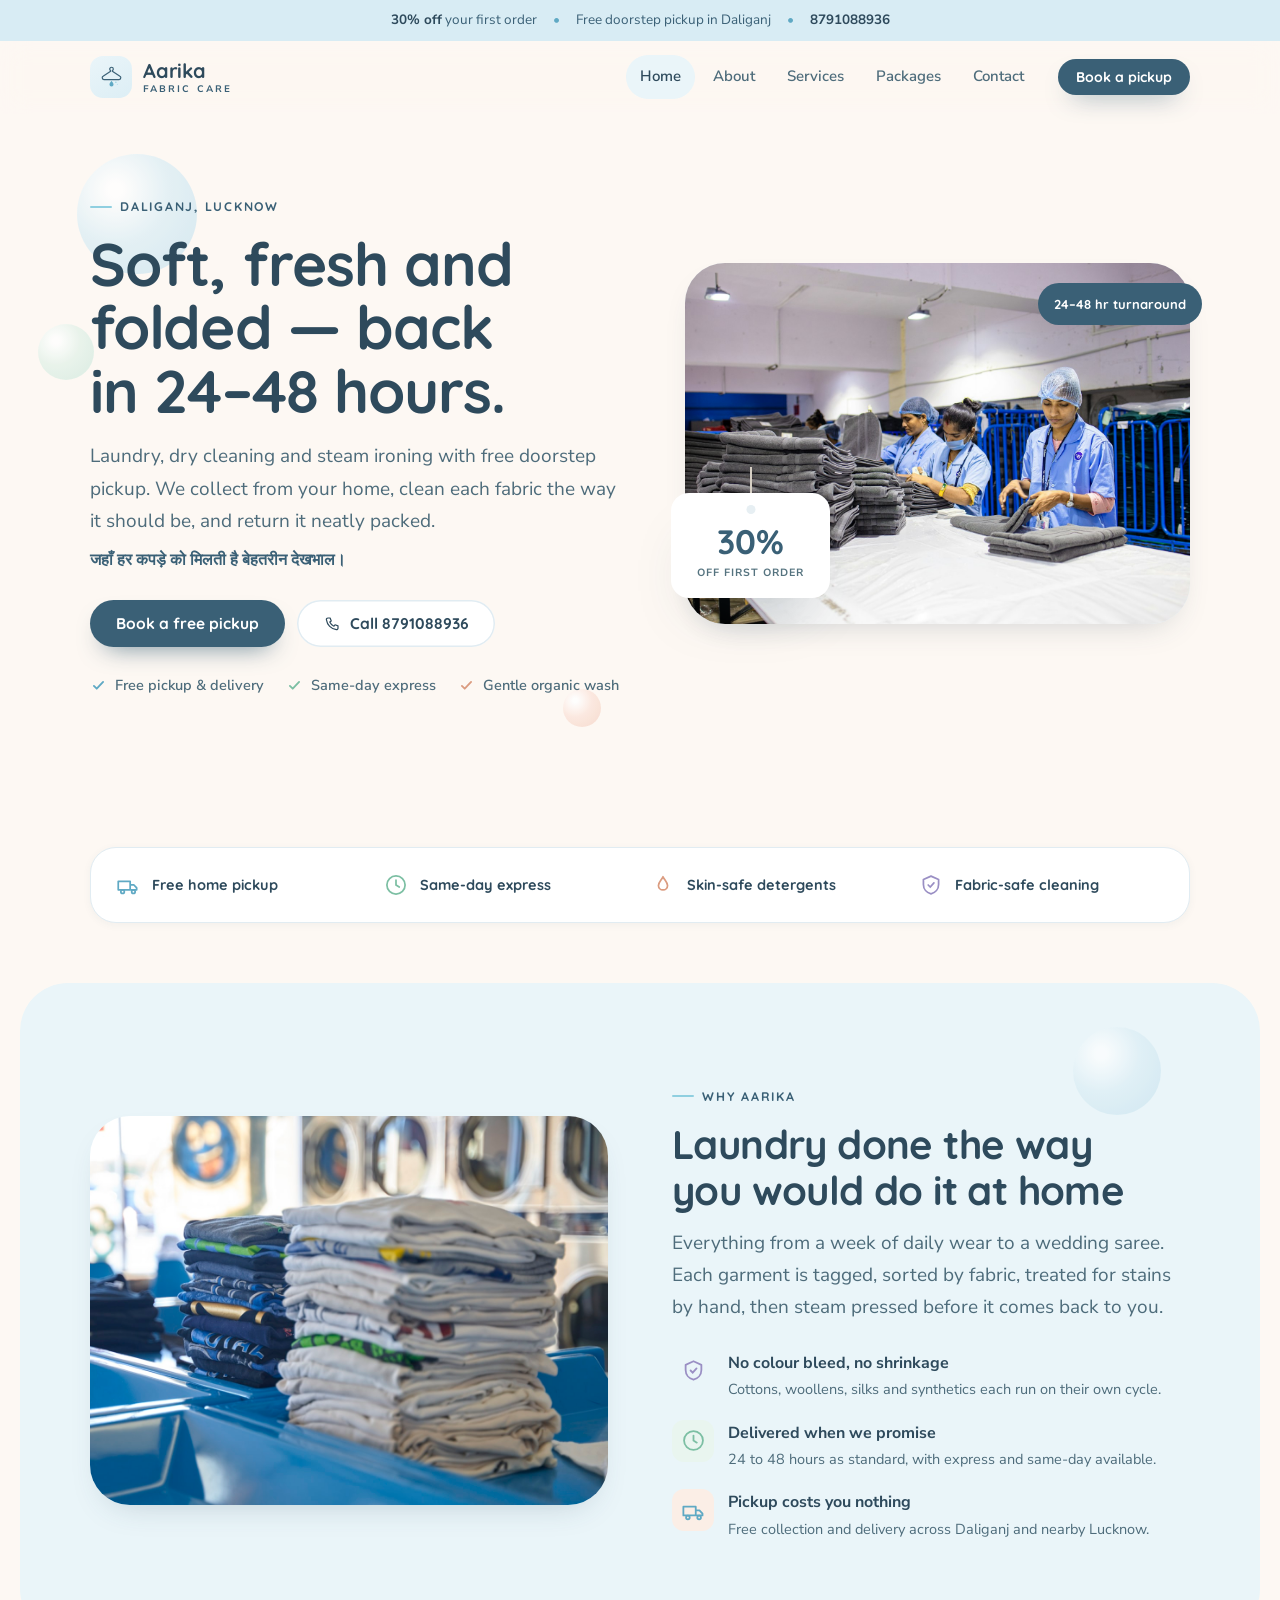
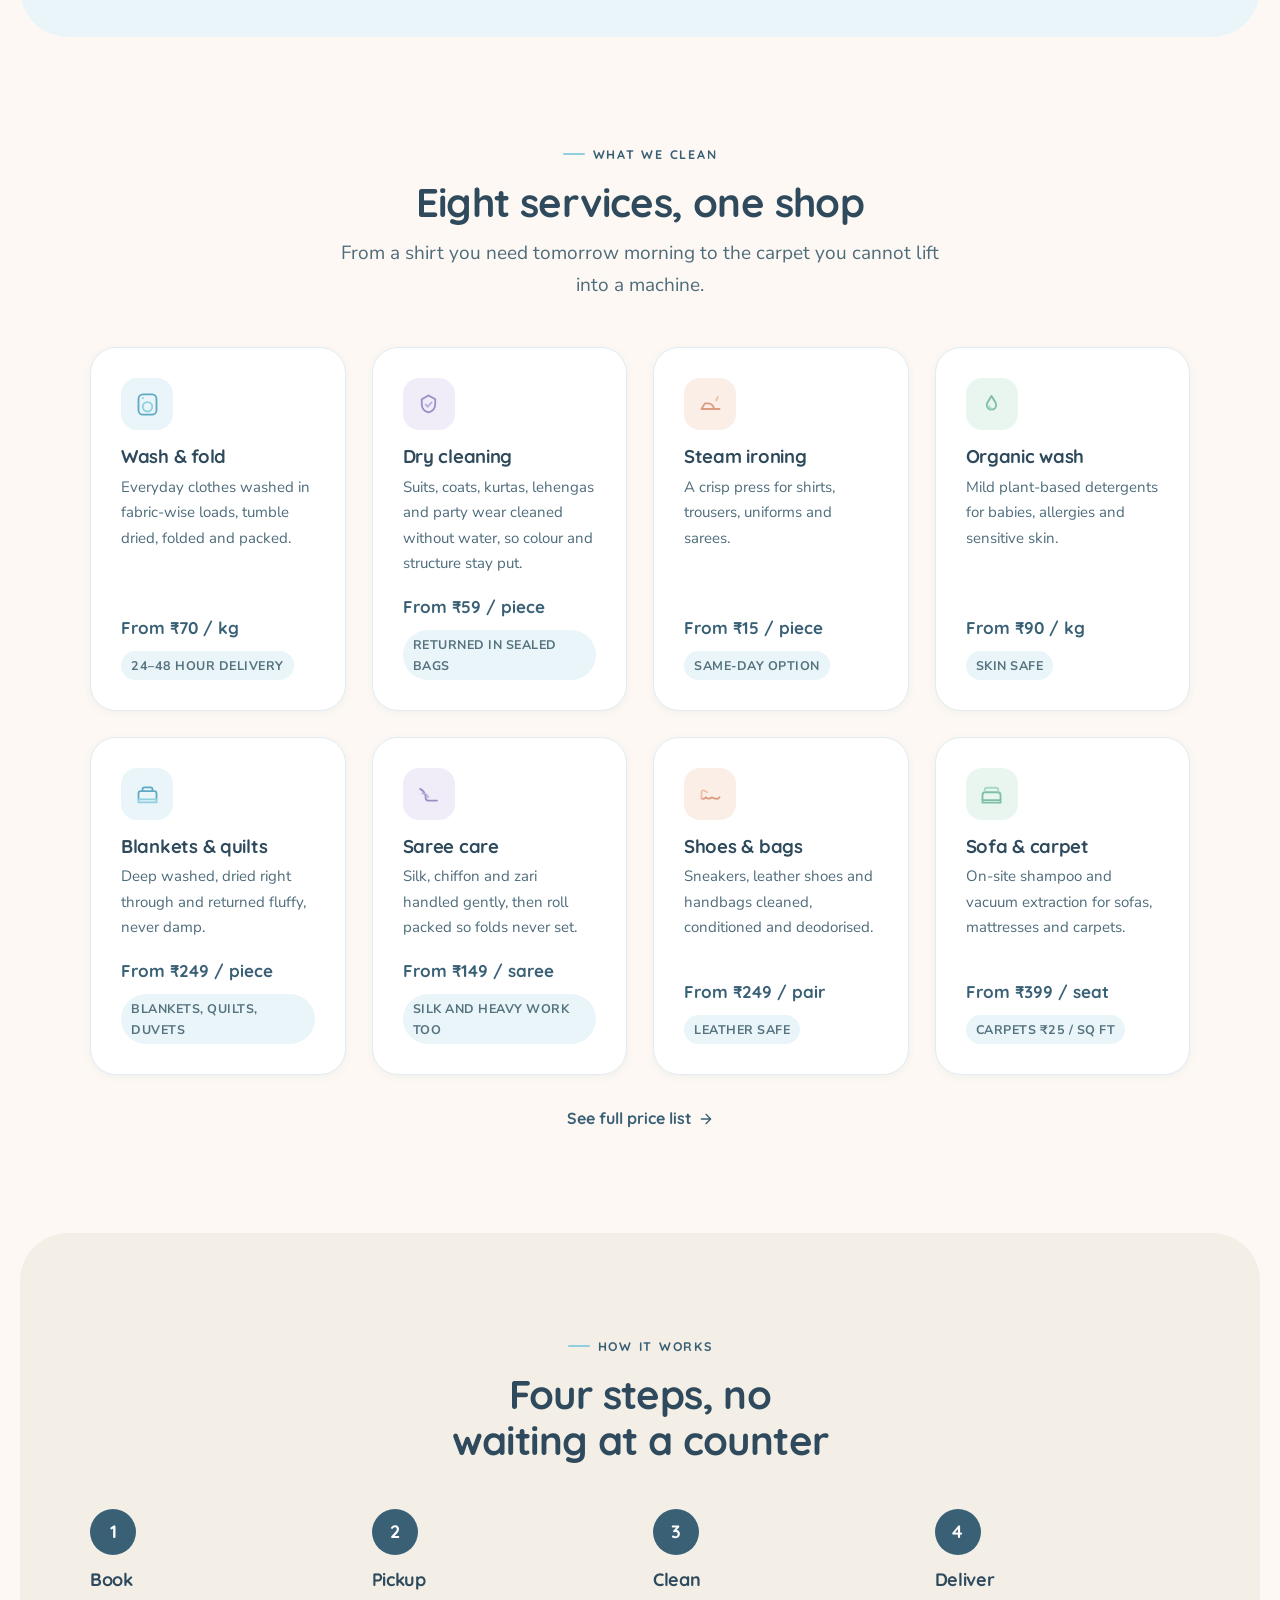
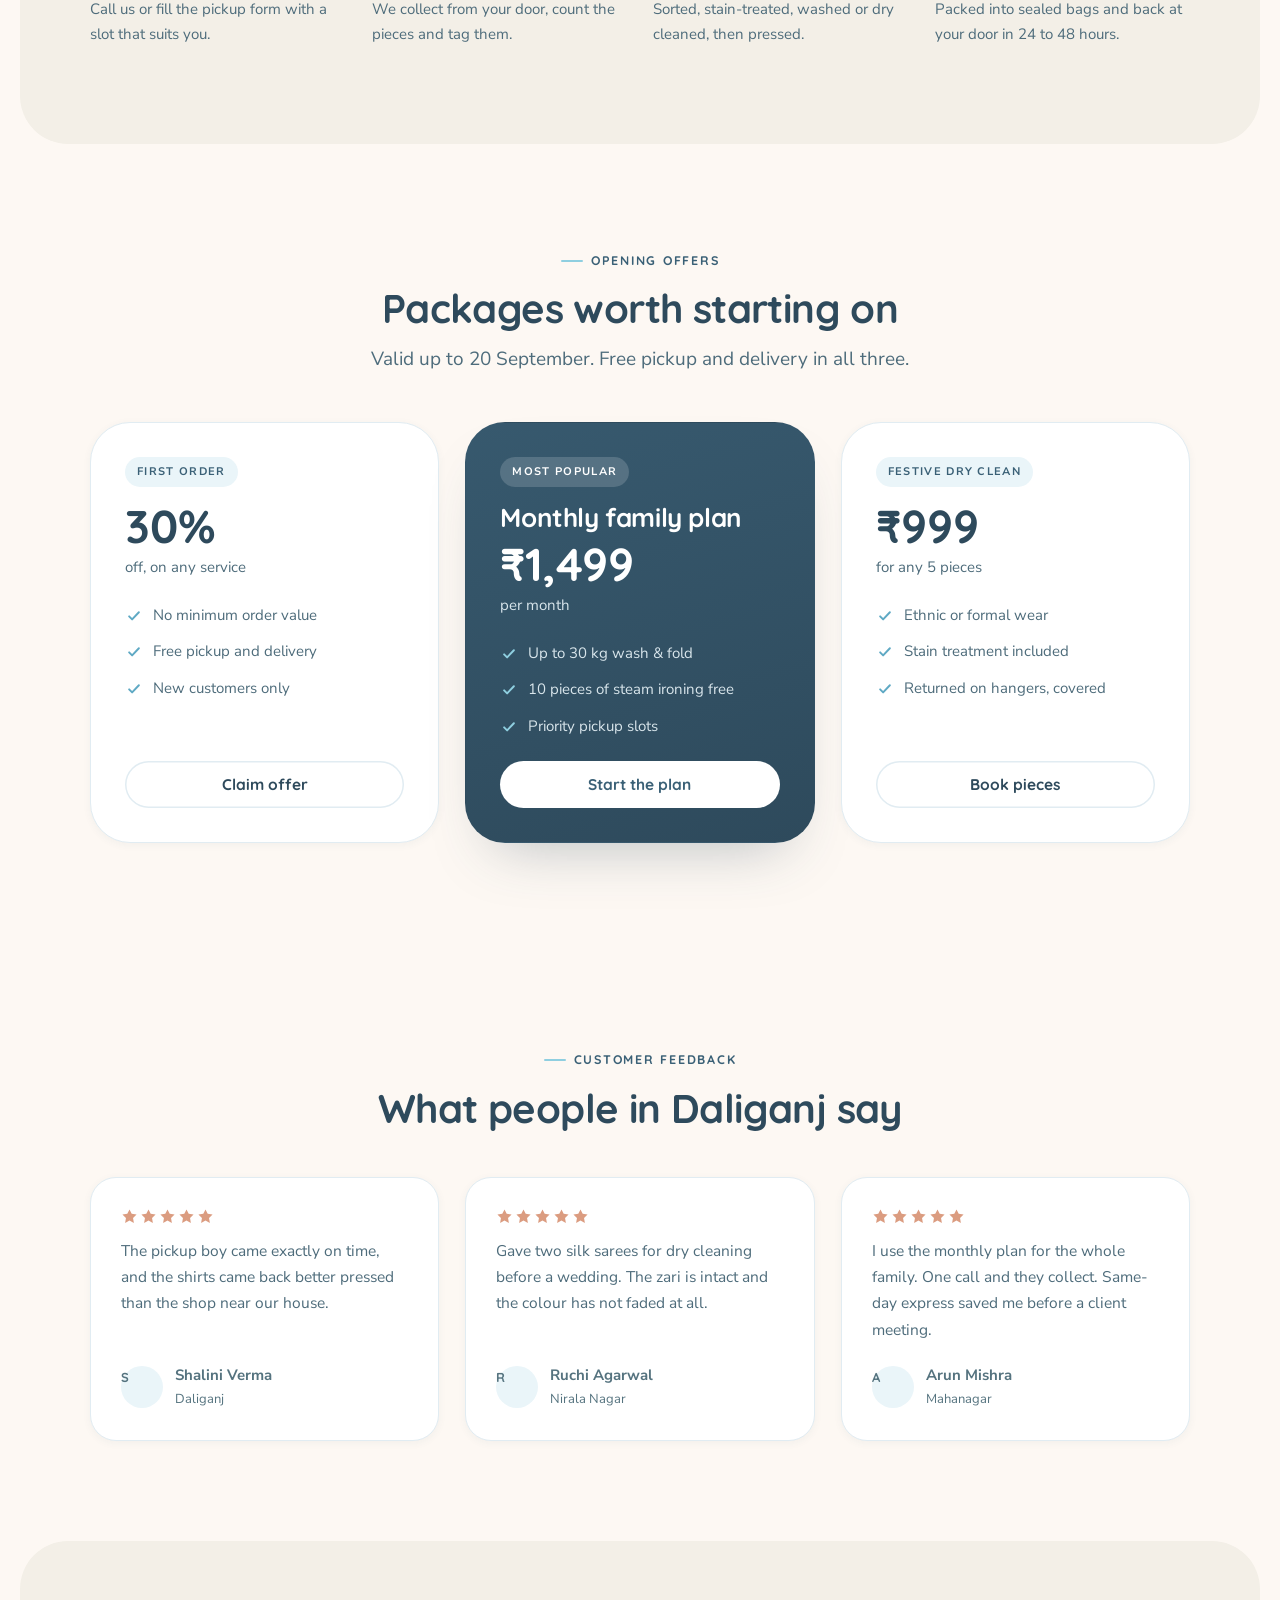
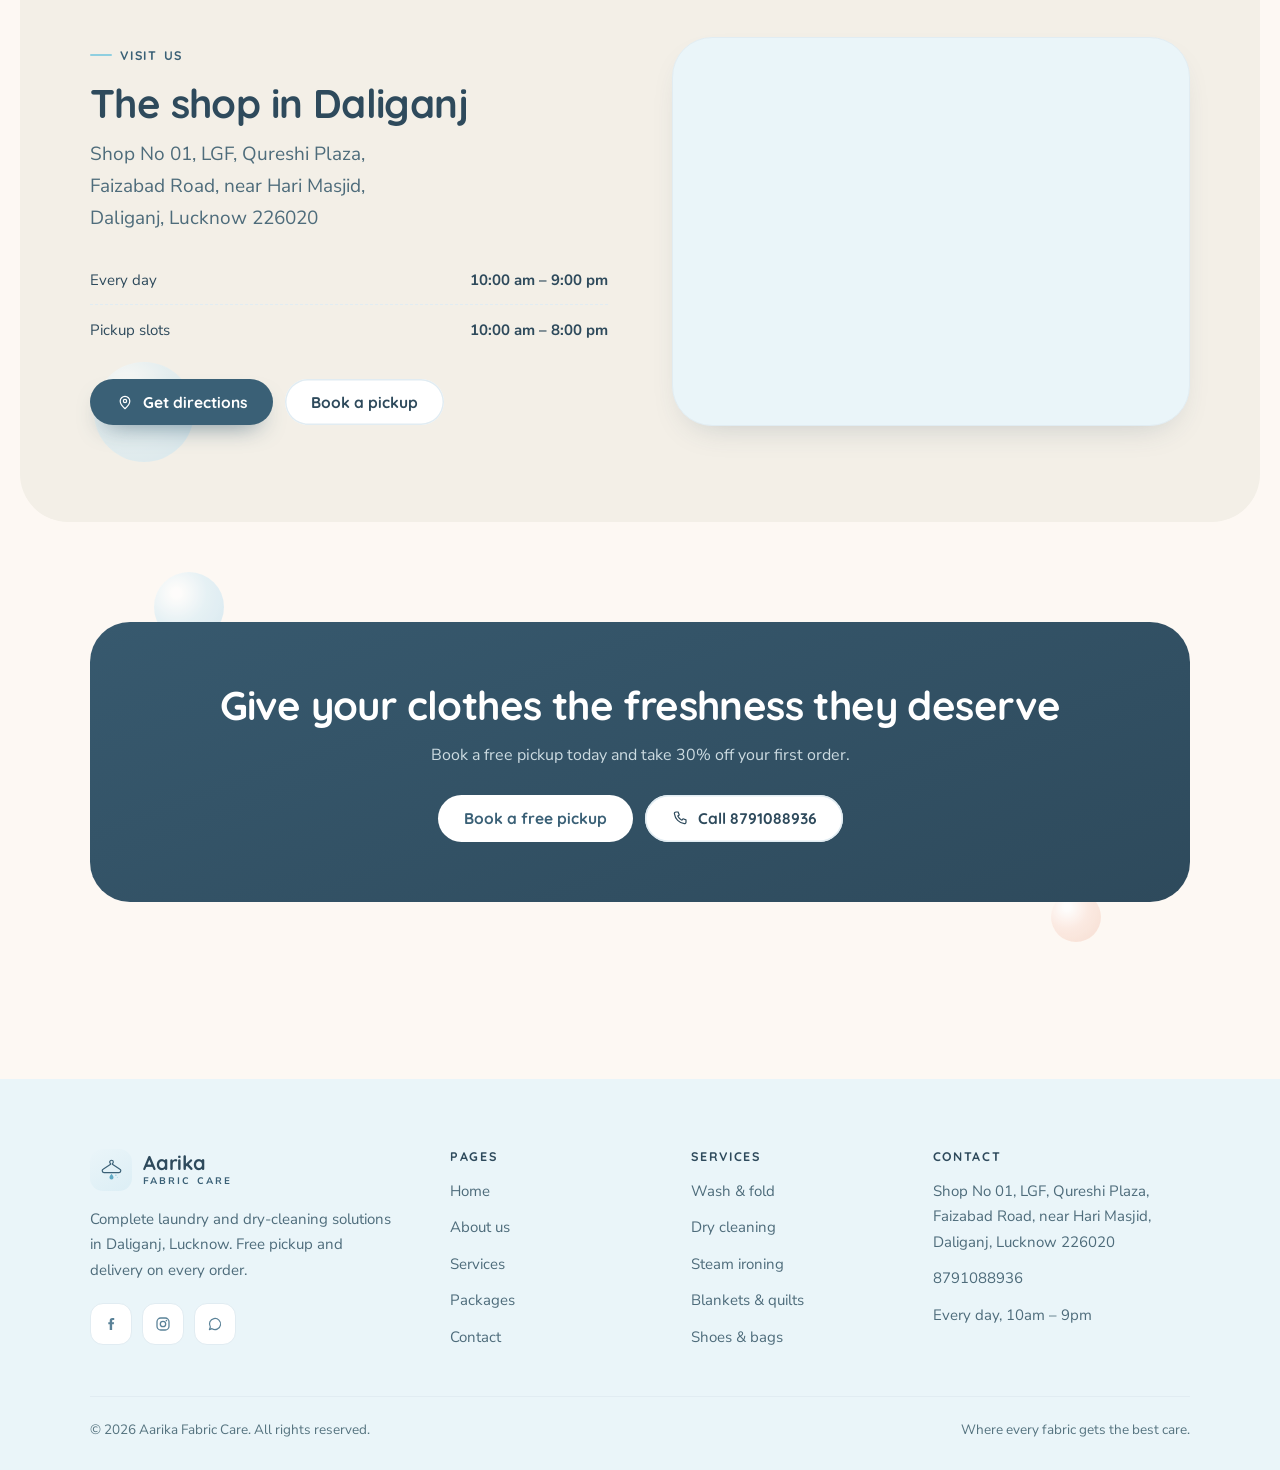
==== commit 0e84ef8d: "Fix the opening hours the earlier search missed The home page carried a three-row hours table still " ====
--- a/index.html
+++ b/index.html
@@ -381,9 +381,8 @@
         <h2 class="h-lg">The shop in Daliganj</h2>
         <p class="lede" style="margin-top:12px">Shop No 01, LGF, Qureshi Plaza,<br>Faizabad Road, near Hari Masjid,<br>Daliganj, Lucknow 226020</p>
         <div class="hours" style="margin-top:22px">
-          <div><span>Monday – Saturday</span><span>8:00 am – 9:00 pm</span></div>
-          <div><span>Sunday</span><span>10:00 am – 6:00 pm</span></div>
-          <div><span>Pickup slots</span><span>9:00 am – 8:00 pm</span></div>
+          <div><span>Every day</span><span>10:00 am – 9:00 pm</span></div>
+          <div><span>Pickup slots</span><span>10:00 am – 8:00 pm</span></div>
         </div>
         <div class="btn-row" style="margin-top:24px">
           <a class="btn btn--primary" href="https://www.google.com/maps/search/?api=1&amp;query=26.8719484%2C80.9309806" target="_blank" rel="noopener"><svg viewBox="0 0 24 24" fill="none" aria-hidden="true"><path d="M12 21s6.4-5.6 6.4-10.2A6.4 6.4 0 0 0 5.6 10.8C5.6 15.4 12 21 12 21Z" stroke="currentColor" stroke-width="1.6" stroke-linejoin="round"/><circle cx="12" cy="10.6" r="2.2" stroke="currentColor" stroke-width="1.6"/></svg> Get directions</a>
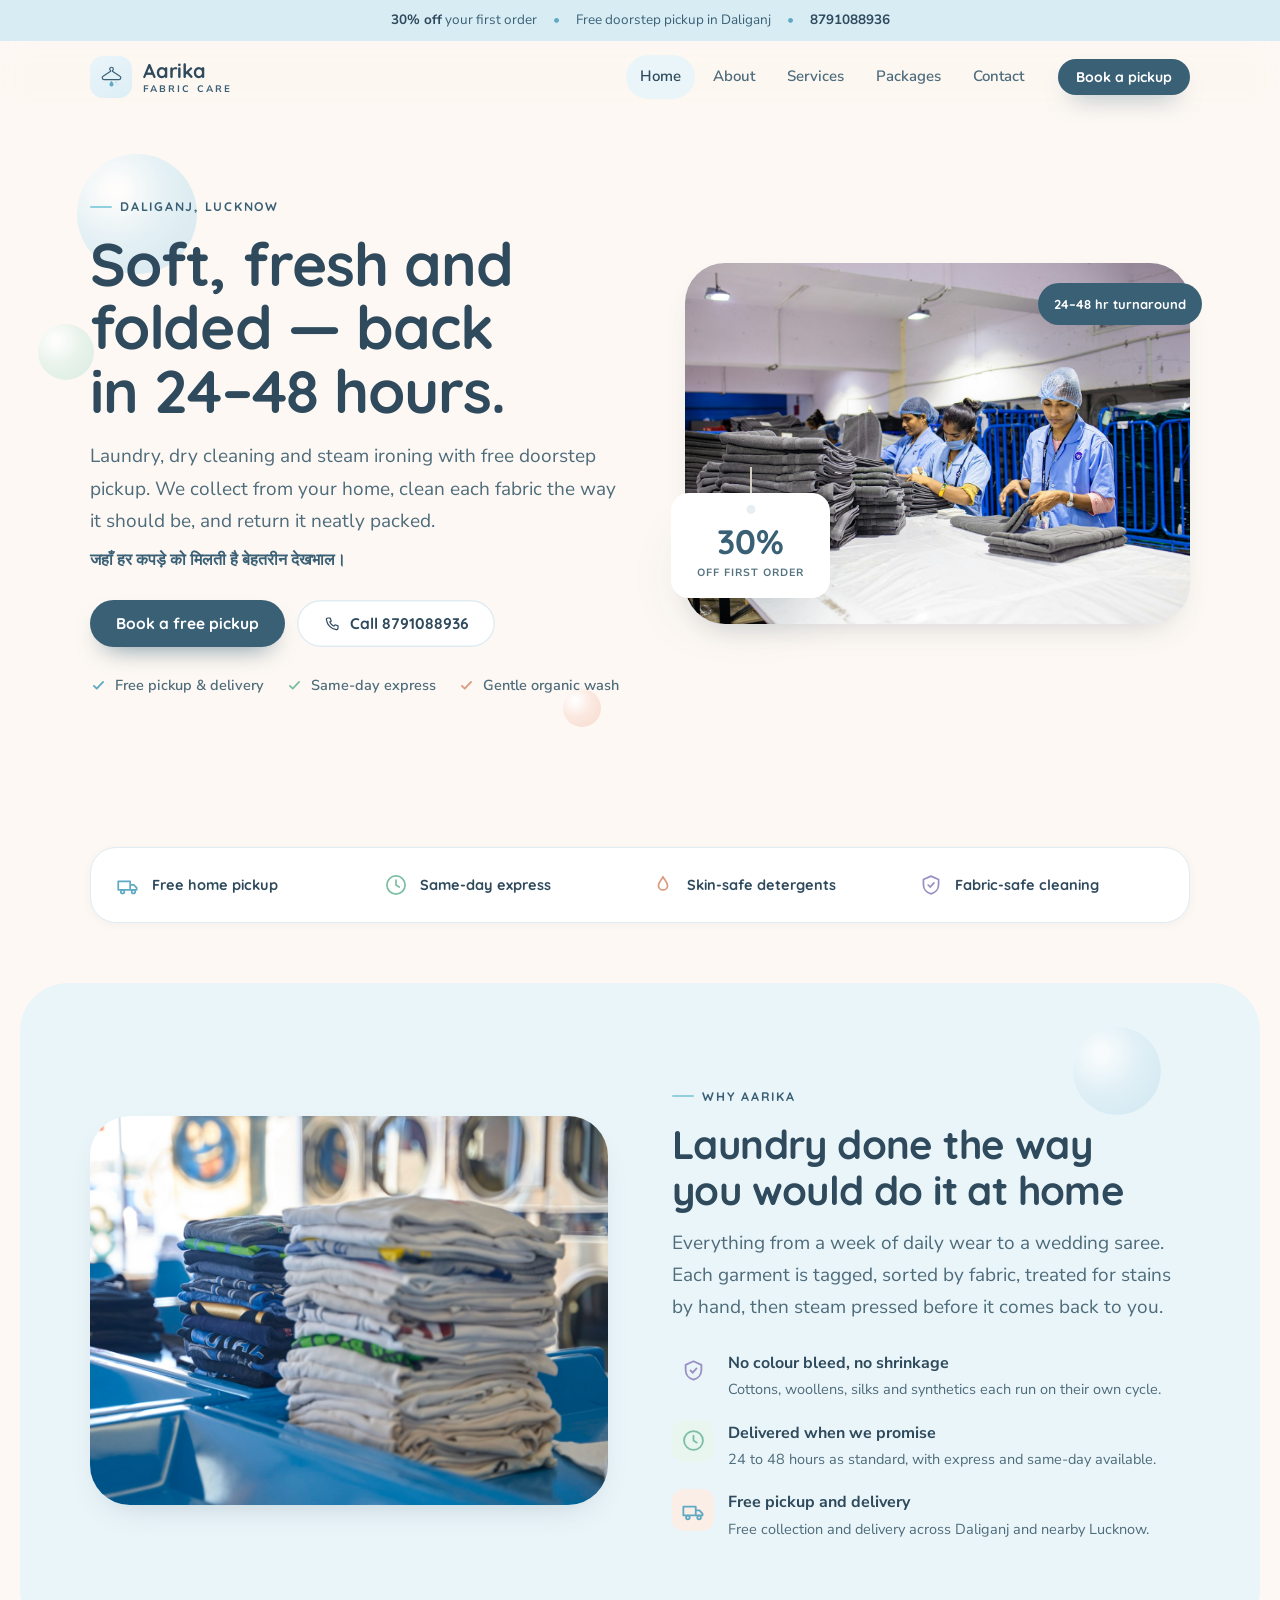
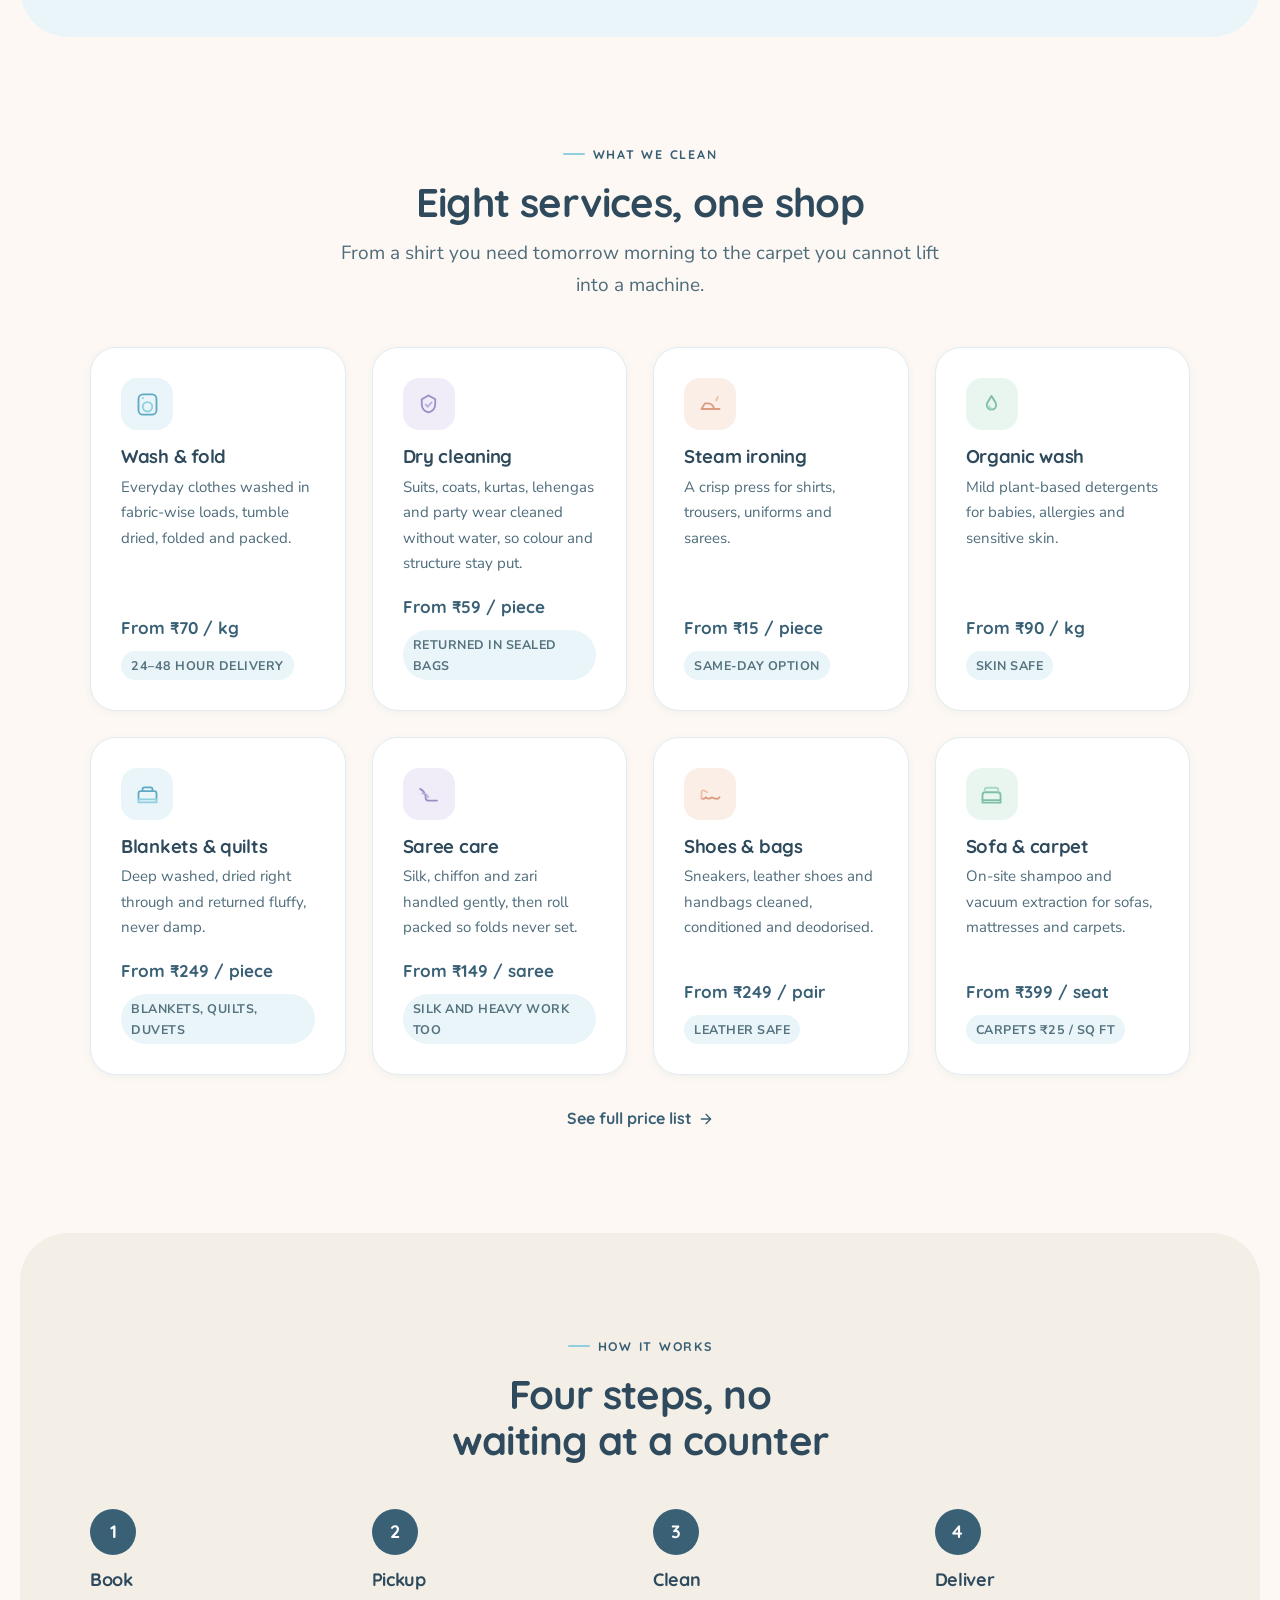
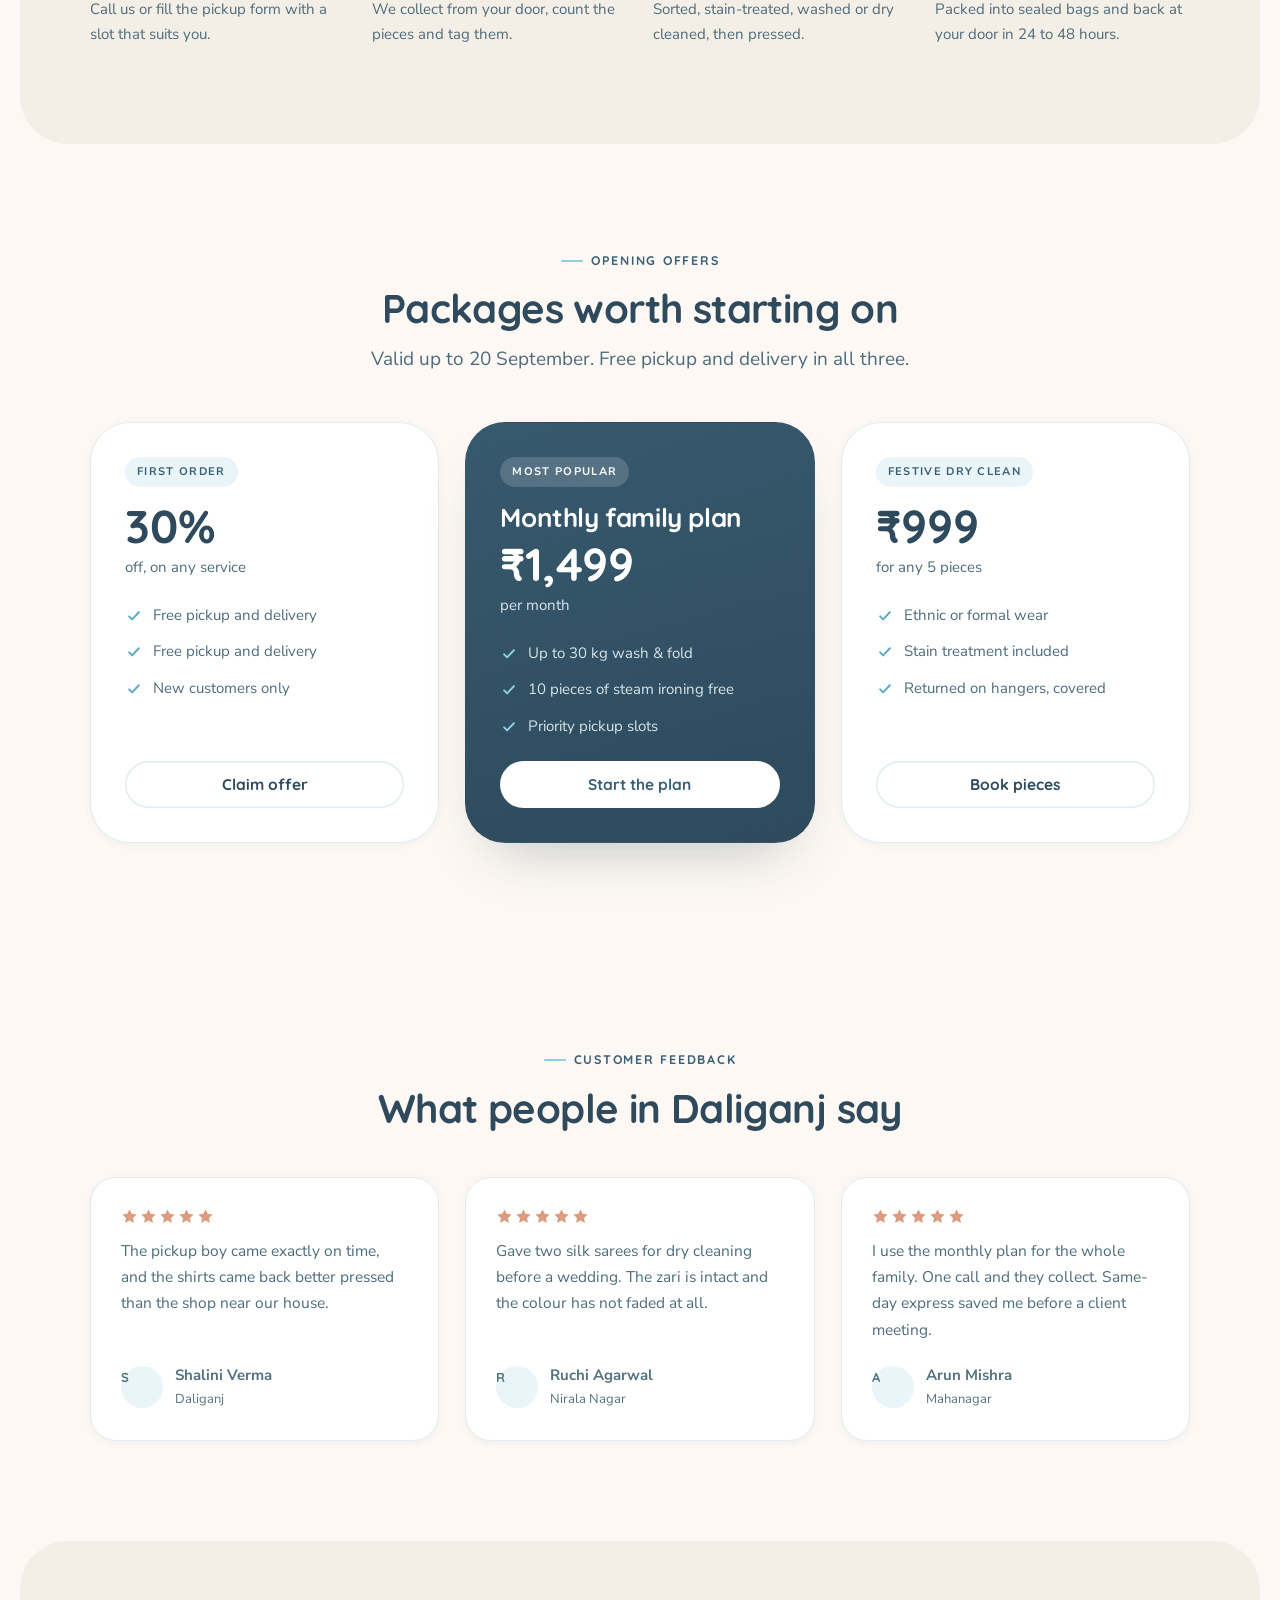
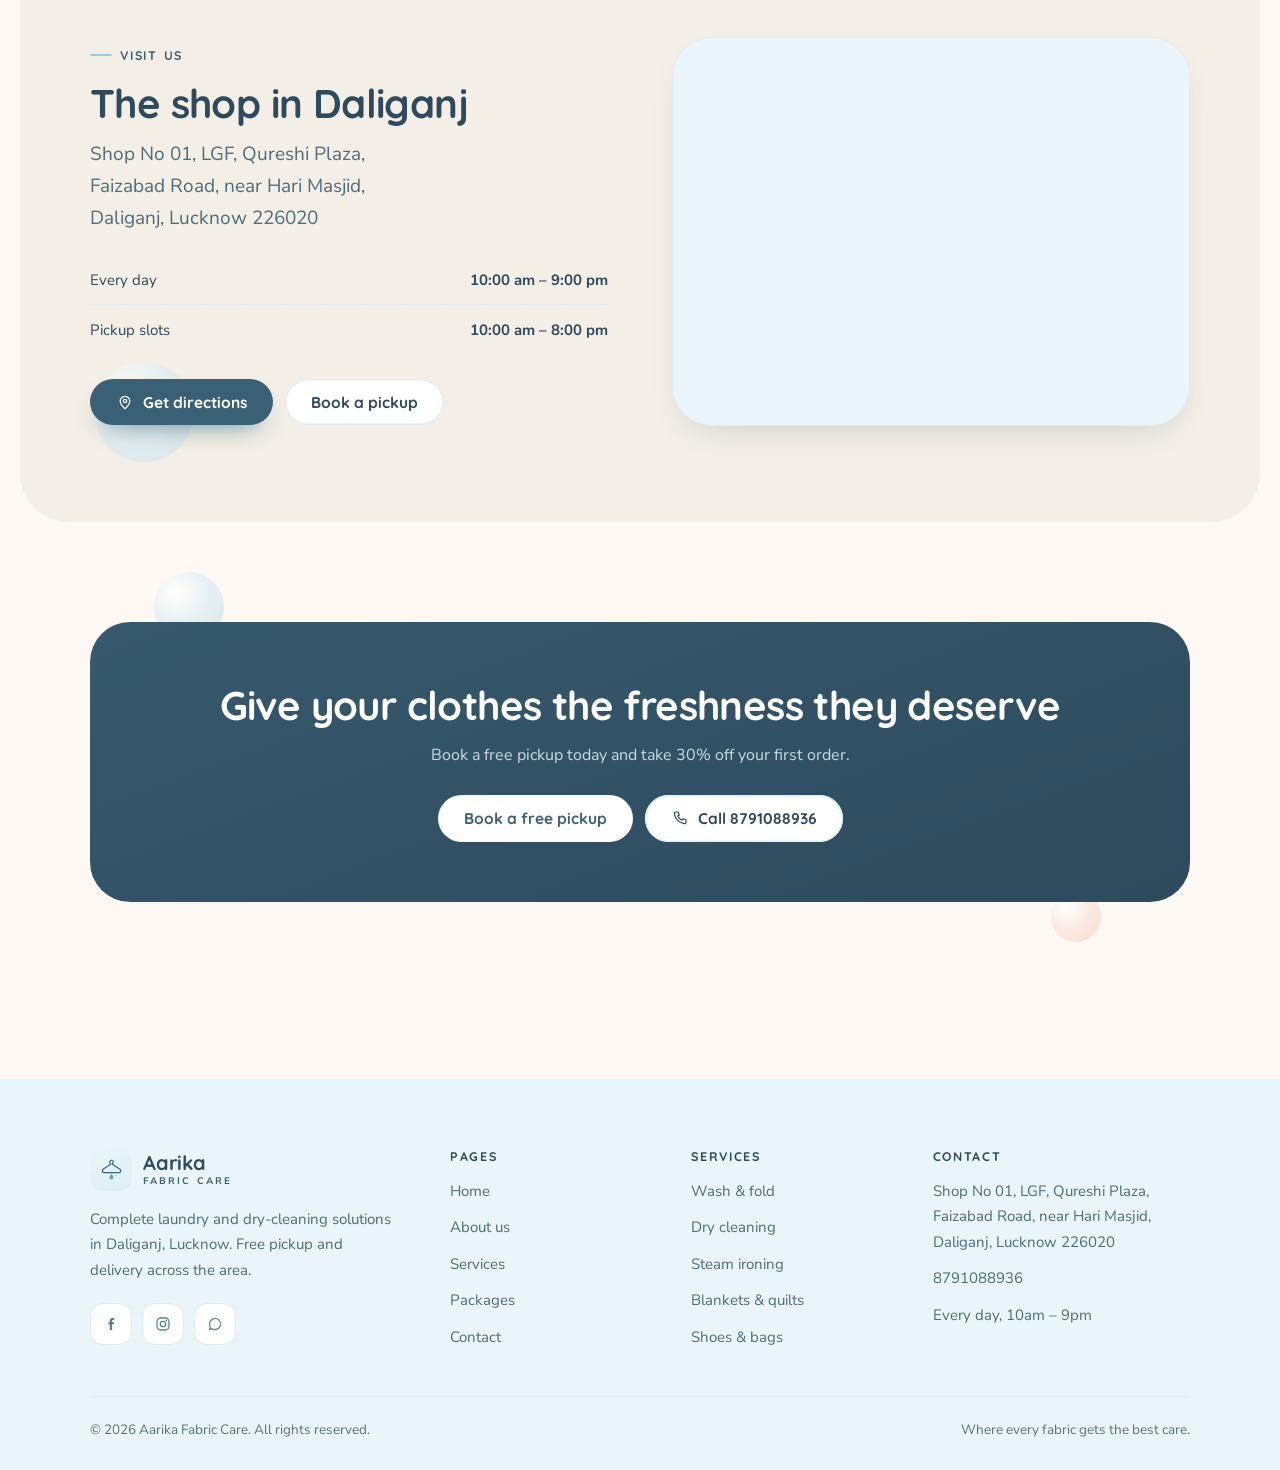
==== commit 4bbe73c0: "Drop the unconditional promise around free pickup "On every order, no minimum" is a guarantee the sh" ====
--- a/index.html
+++ b/index.html
@@ -207,7 +207,7 @@
           </div>
           <div style="display:flex;gap:14px">
             <span class="icon-badge icon-badge--peach" style="width:42px;height:42px;margin:0;border-radius:12px"><svg viewBox="0 0 24 24" fill="none" aria-hidden="true"><path d="M3 16.4h11V8.6H3v7.8Zm11-4.6h3.3l2.7 2.9v1.7H14v-4.6Z" stroke="#5FA9C4" stroke-width="1.6" stroke-linejoin="round"/><circle cx="7" cy="18.2" r="1.6" stroke="#5FA9C4" stroke-width="1.6"/><circle cx="17" cy="18.2" r="1.6" stroke="#5FA9C4" stroke-width="1.6"/></svg></span>
-            <div><b>Pickup costs you nothing</b><p class="small muted">Free collection and delivery across Daliganj and nearby Lucknow.</p></div>
+            <div><b>Free pickup and delivery</b><p class="small muted">Free collection and delivery across Daliganj and nearby Lucknow.</p></div>
           </div>
         </div>
       </div>
@@ -307,7 +307,7 @@
         <div class="plan-price">30%</div>
         <p class="plan-sub">off, on any service</p>
         <ul>
-          <li><span style="color:#5FA9C4"><svg viewBox="0 0 24 24" fill="none" aria-hidden="true"><path d="m5.5 12.5 4 4 9-9.5" stroke="currentColor" stroke-width="2.6" stroke-linecap="round" stroke-linejoin="round"/></svg></span> No minimum order value</li>
+          <li><span style="color:#5FA9C4"><svg viewBox="0 0 24 24" fill="none" aria-hidden="true"><path d="m5.5 12.5 4 4 9-9.5" stroke="currentColor" stroke-width="2.6" stroke-linecap="round" stroke-linejoin="round"/></svg></span> Free pickup and delivery</li>
           <li><span style="color:#5FA9C4"><svg viewBox="0 0 24 24" fill="none" aria-hidden="true"><path d="m5.5 12.5 4 4 9-9.5" stroke="currentColor" stroke-width="2.6" stroke-linecap="round" stroke-linejoin="round"/></svg></span> Free pickup and delivery</li>
           <li><span style="color:#5FA9C4"><svg viewBox="0 0 24 24" fill="none" aria-hidden="true"><path d="m5.5 12.5 4 4 9-9.5" stroke="currentColor" stroke-width="2.6" stroke-linecap="round" stroke-linejoin="round"/></svg></span> New customers only</li>
         </ul>
@@ -424,7 +424,7 @@
             <span class="brand-sub">FABRIC CARE</span>
           </span>
         </a>
-        <p class="footer-blurb">Complete laundry and dry-cleaning solutions in Daliganj, Lucknow. Free pickup and delivery on every order.</p>
+        <p class="footer-blurb">Complete laundry and dry-cleaning solutions in Daliganj, Lucknow. Free pickup and delivery across the area.</p>
         <!-- Replace the # links with the real profile URLs before launch -->
         <div class="socials">
           <a href="#" aria-label="Aarika Fabric Care on Facebook"><svg viewBox="0 0 24 24" fill="#5A8298" aria-hidden="true"><path d="M13.5 9.5V7.8c0-.7.2-1.1 1.2-1.1h1.6V4.1h-2.6c-2.4 0-3.4 1.4-3.4 3.4v2H8.4v2.7h1.9V20h3.2v-7.8h2.2l.4-2.7h-2.6Z"/></svg></a>
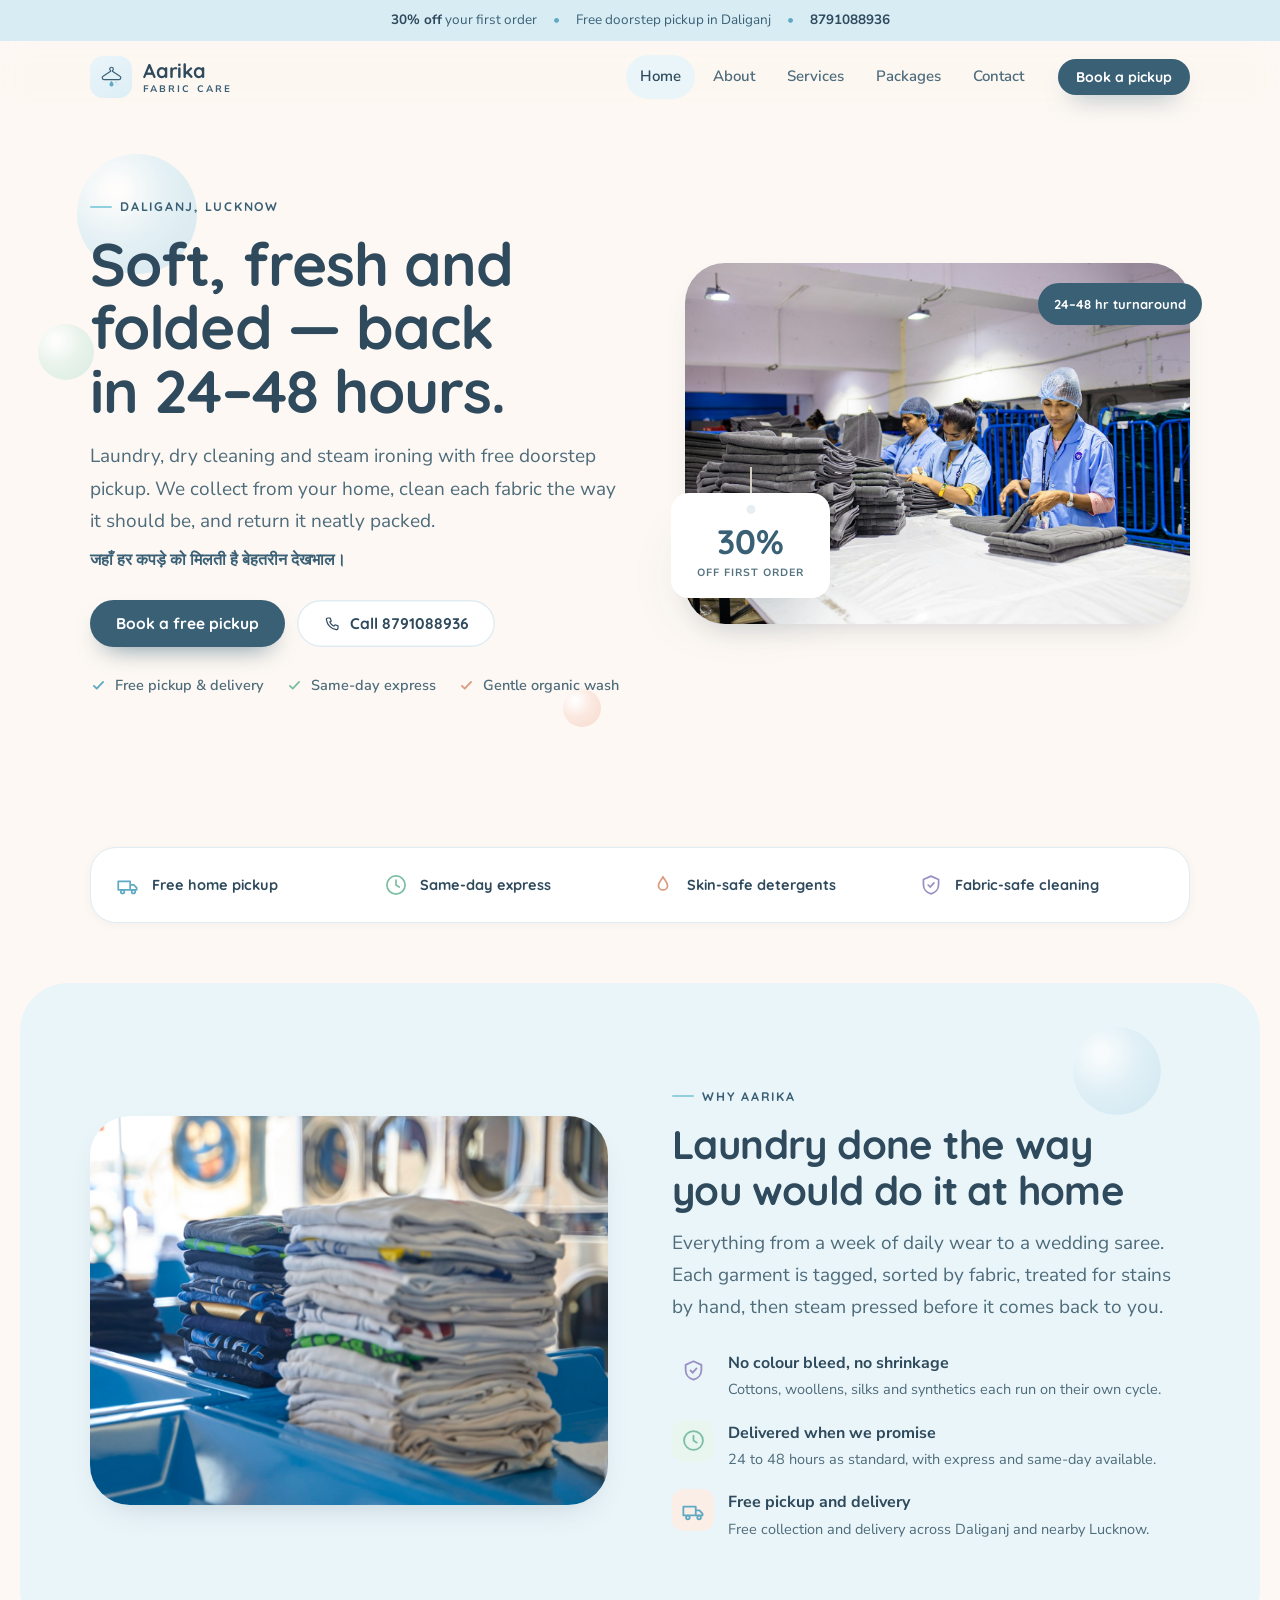
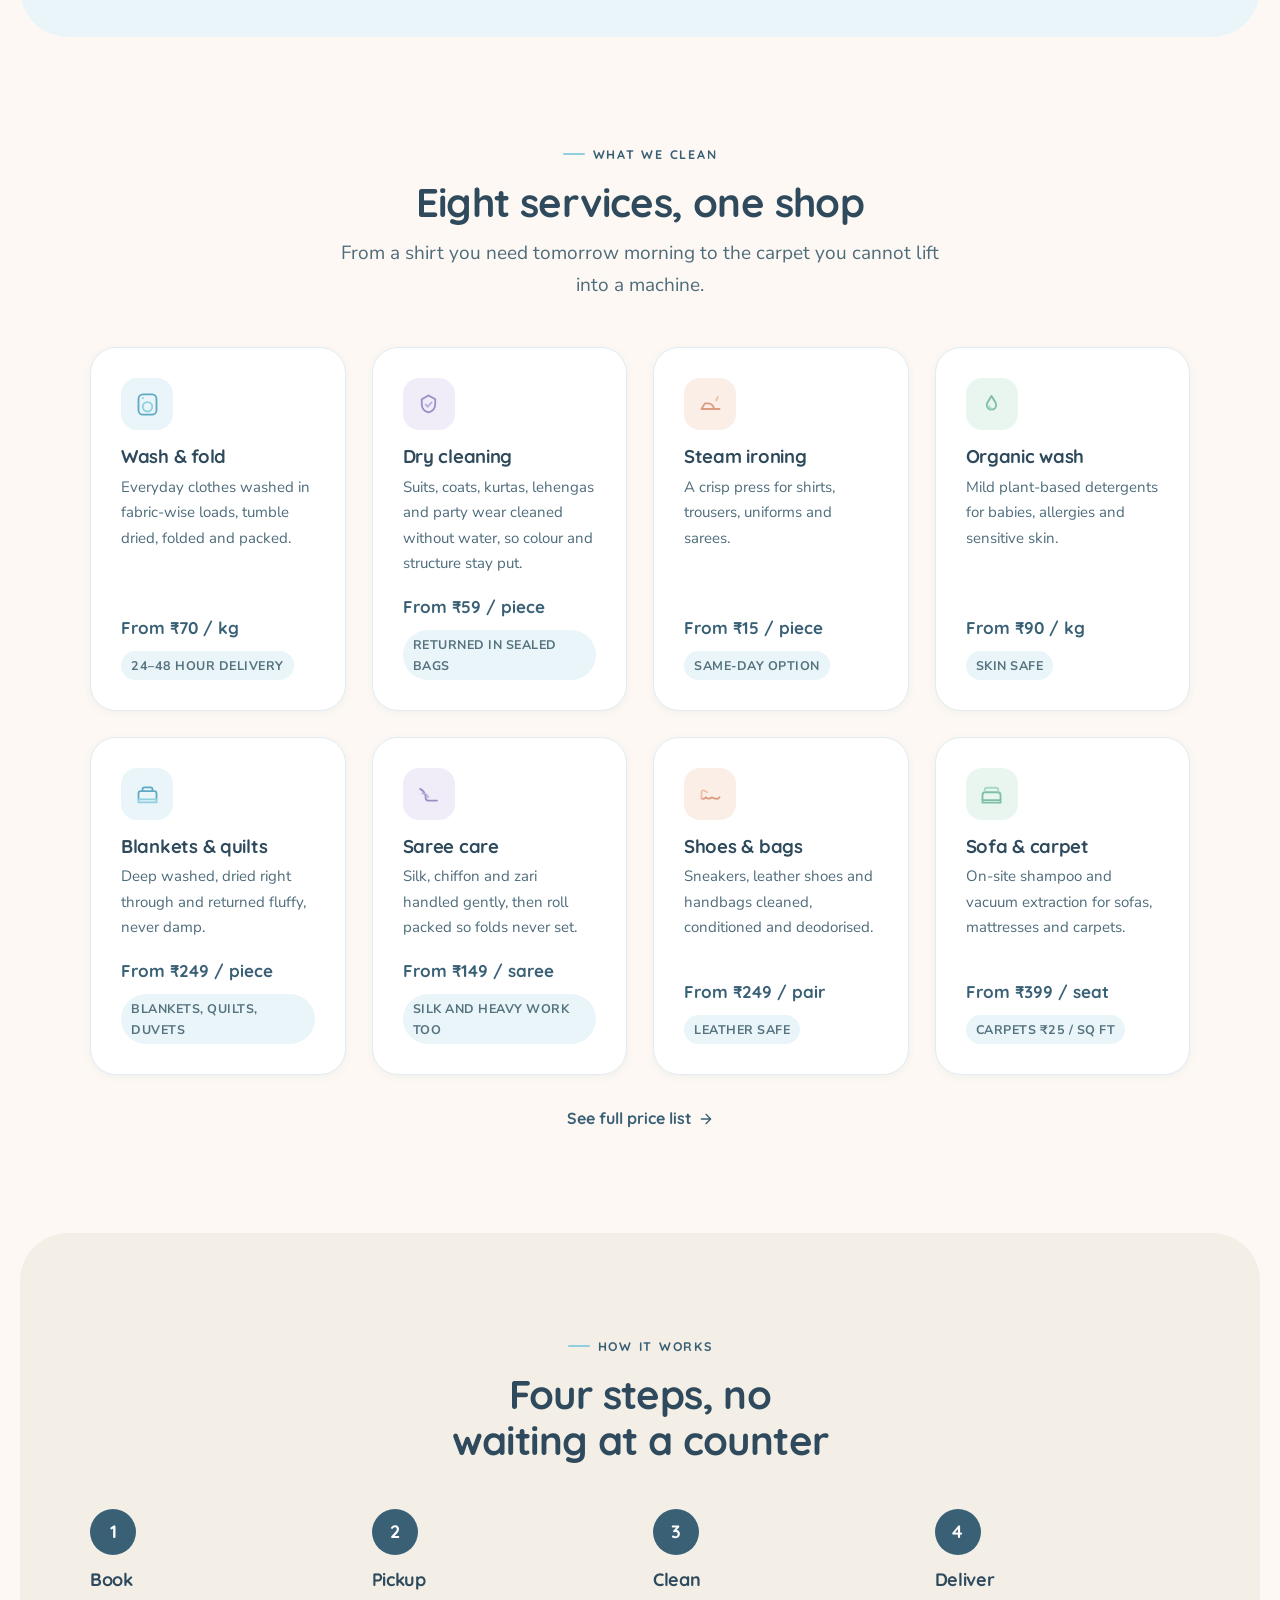
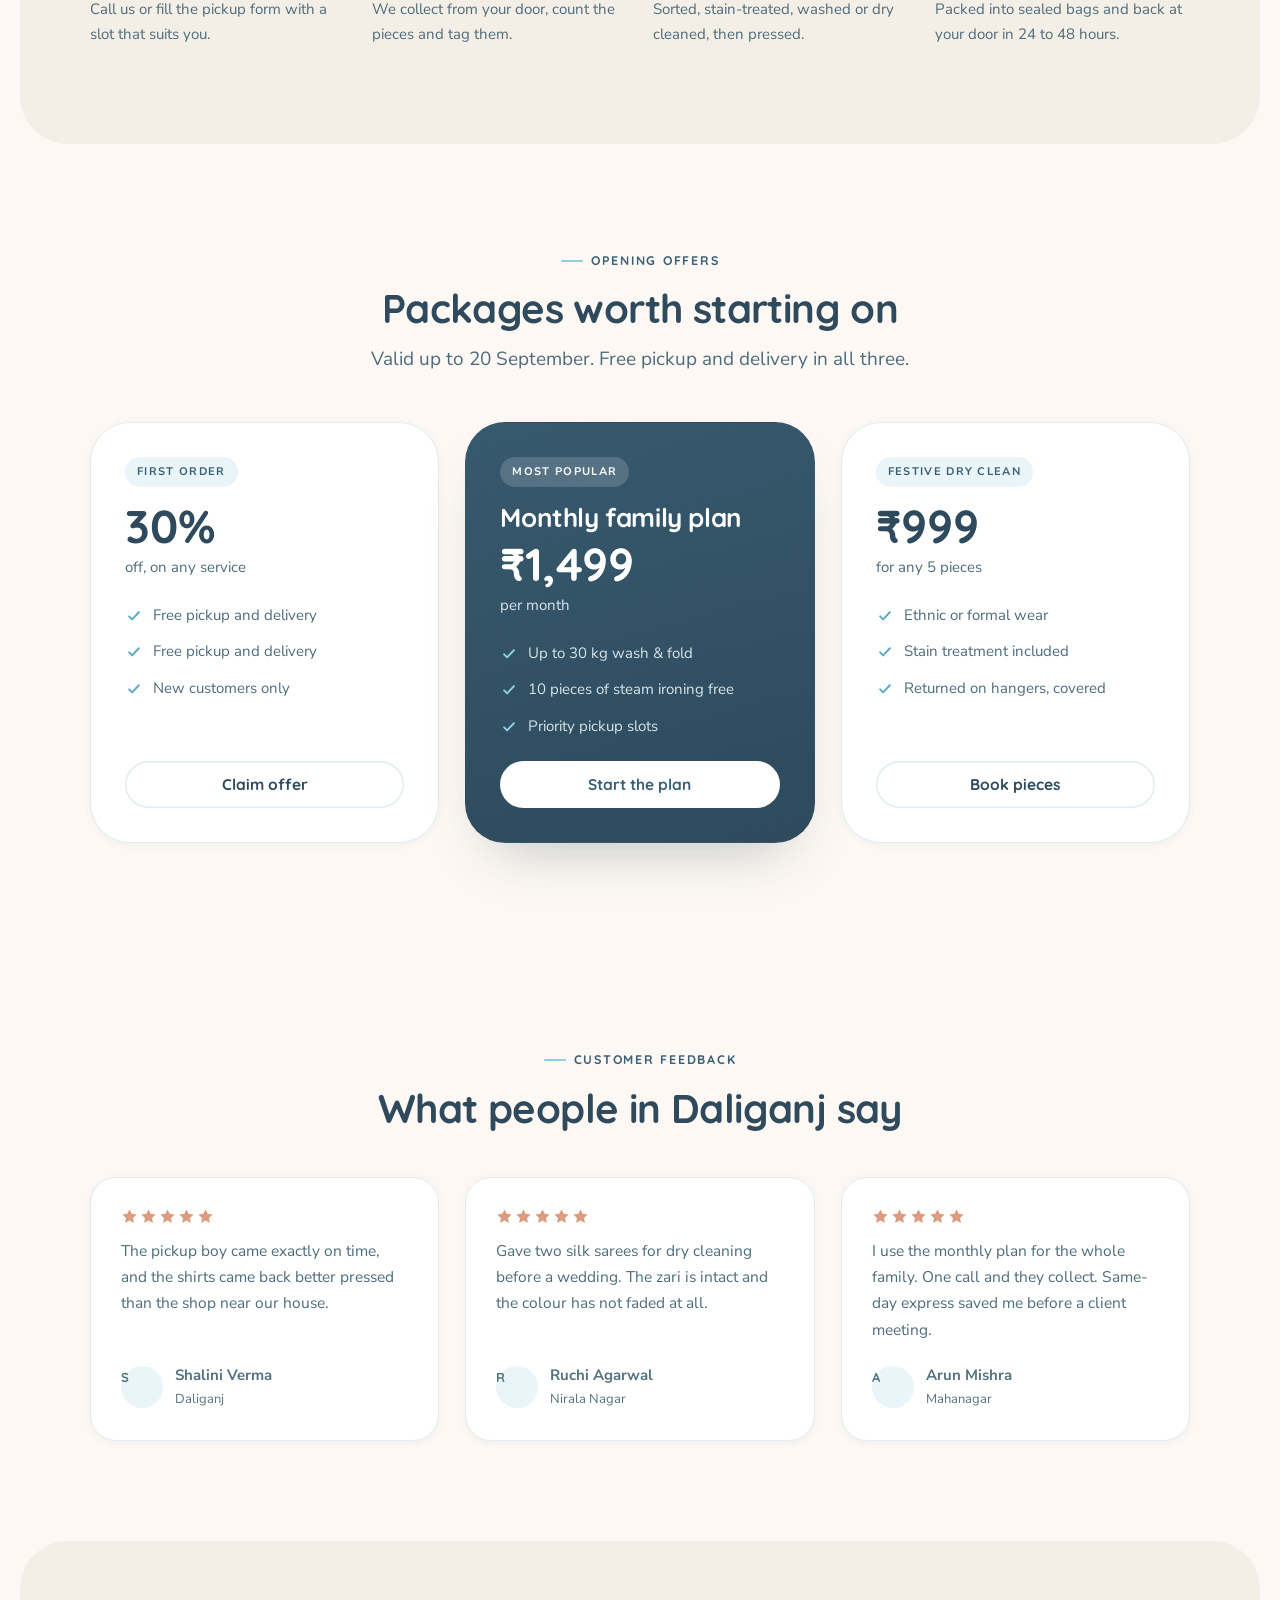
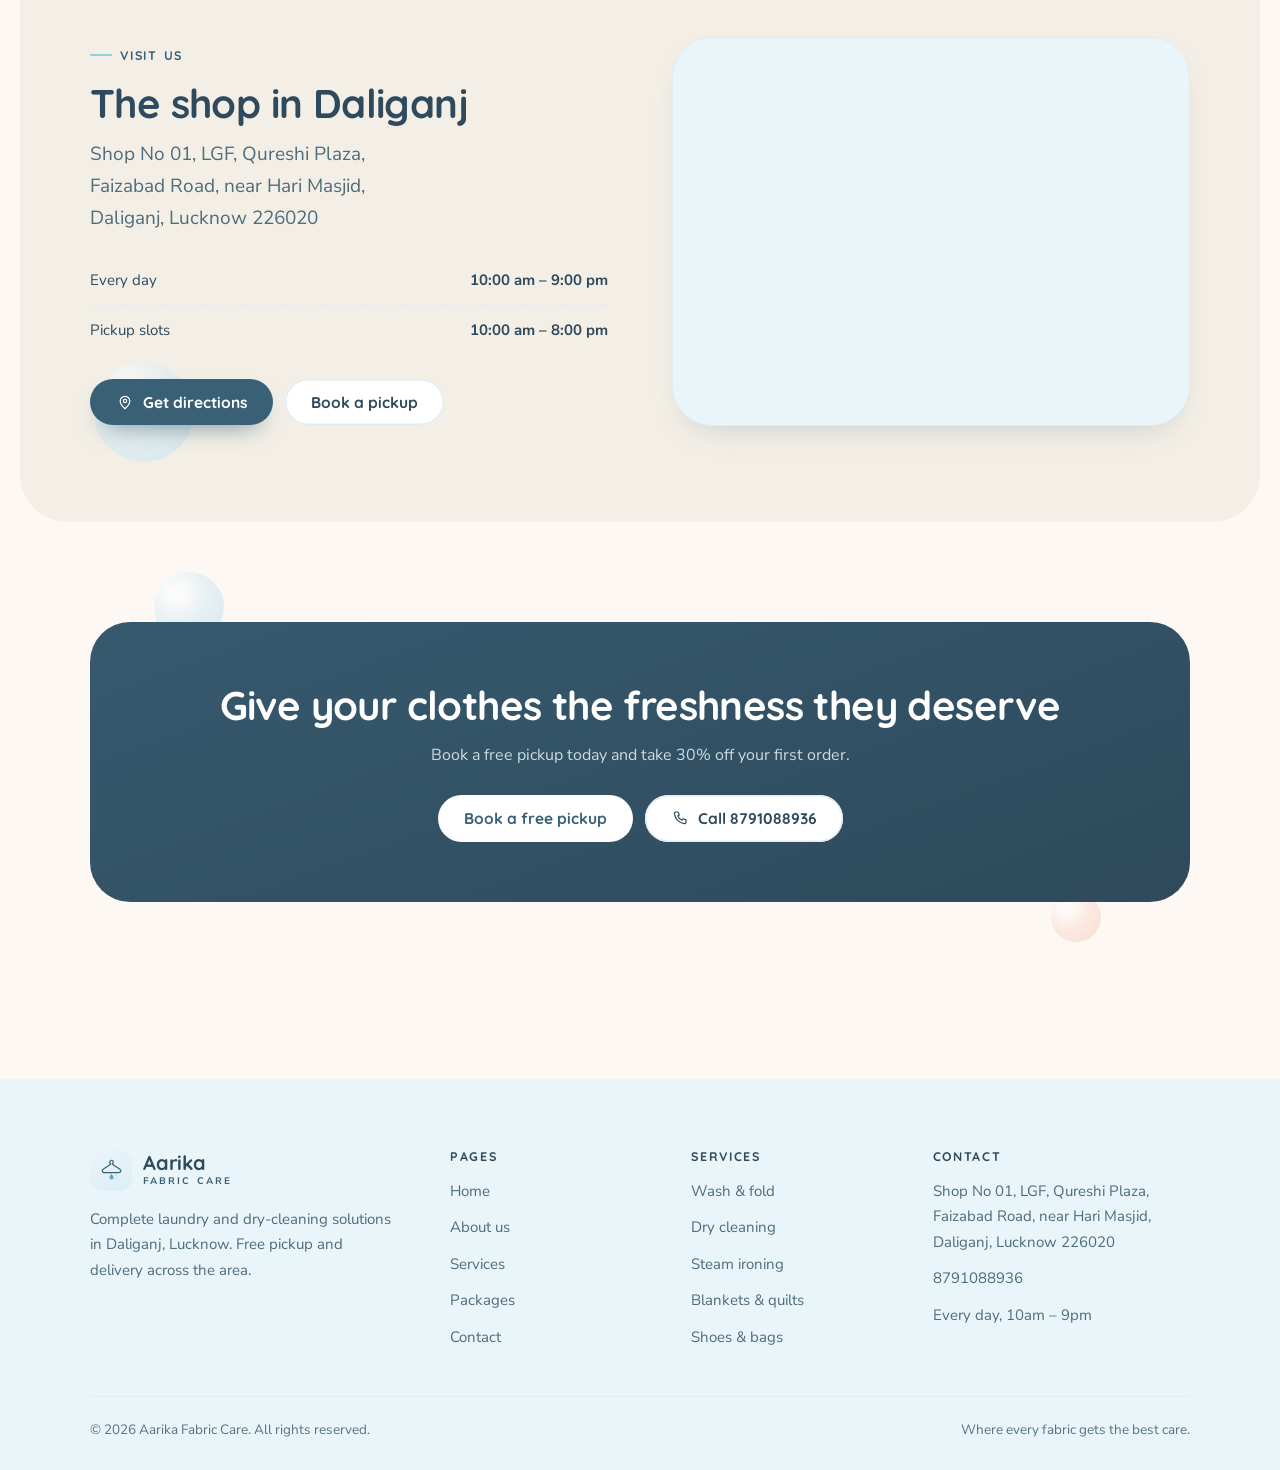
==== commit 996de570: "Drop the social buttons, and the labels beside the contact icons The Facebook, Instagram and WhatsAp" ====
--- a/index.html
+++ b/index.html
@@ -425,12 +425,6 @@
           </span>
         </a>
         <p class="footer-blurb">Complete laundry and dry-cleaning solutions in Daliganj, Lucknow. Free pickup and delivery across the area.</p>
-        <!-- Replace the # links with the real profile URLs before launch -->
-        <div class="socials">
-          <a href="#" aria-label="Aarika Fabric Care on Facebook"><svg viewBox="0 0 24 24" fill="#5A8298" aria-hidden="true"><path d="M13.5 9.5V7.8c0-.7.2-1.1 1.2-1.1h1.6V4.1h-2.6c-2.4 0-3.4 1.4-3.4 3.4v2H8.4v2.7h1.9V20h3.2v-7.8h2.2l.4-2.7h-2.6Z"/></svg></a>
-          <a href="#" aria-label="Aarika Fabric Care on Instagram"><svg viewBox="0 0 24 24" fill="none" aria-hidden="true"><rect x="4" y="4" width="16" height="16" rx="5" stroke="#5A8298" stroke-width="1.7"/><circle cx="12" cy="12" r="3.6" stroke="#5A8298" stroke-width="1.7"/><circle cx="16.6" cy="7.4" r="1.1" fill="#5A8298"/></svg></a>
-          <a href="https://wa.me/918791088936" aria-label="Message Aarika Fabric Care on WhatsApp" target="_blank" rel="noopener"><svg viewBox="0 0 24 24" fill="none" aria-hidden="true"><path d="M4.5 19.5 5.8 16A7.4 7.4 0 1 1 8 18.2l-3.5 1.3Z" stroke="#5A8298" stroke-width="1.6" stroke-linejoin="round"/></svg></a>
-        </div>
       </div>
 
       <nav data-reveal aria-label="Pages">
--- a/css/style.css
+++ b/css/style.css
@@ -764,6 +764,20 @@
   gap: 14px;
   padding: 16px 0;
   border-bottom: 1px solid var(--line);
+}
+
+/* The icon beside each row already says what it is, so the label is dropped
+   from view. It stays in the markup because the icon is aria-hidden — without
+   it a screen reader would read a bare number and a bare address with nothing
+   saying which is the phone and which is the shop. */
+.contact-line .k {
+  position: absolute;
+  width: 1px; height: 1px;
+  padding: 0; margin: -1px;
+  overflow: hidden;
+  clip: rect(0 0 0 0);
+  white-space: nowrap;
+  border: 0;
 }
 .contact-line:last-child { border-bottom: 0; }
 .contact-line svg { width: 22px; height: 22px; flex: none; margin-top: 3px; }
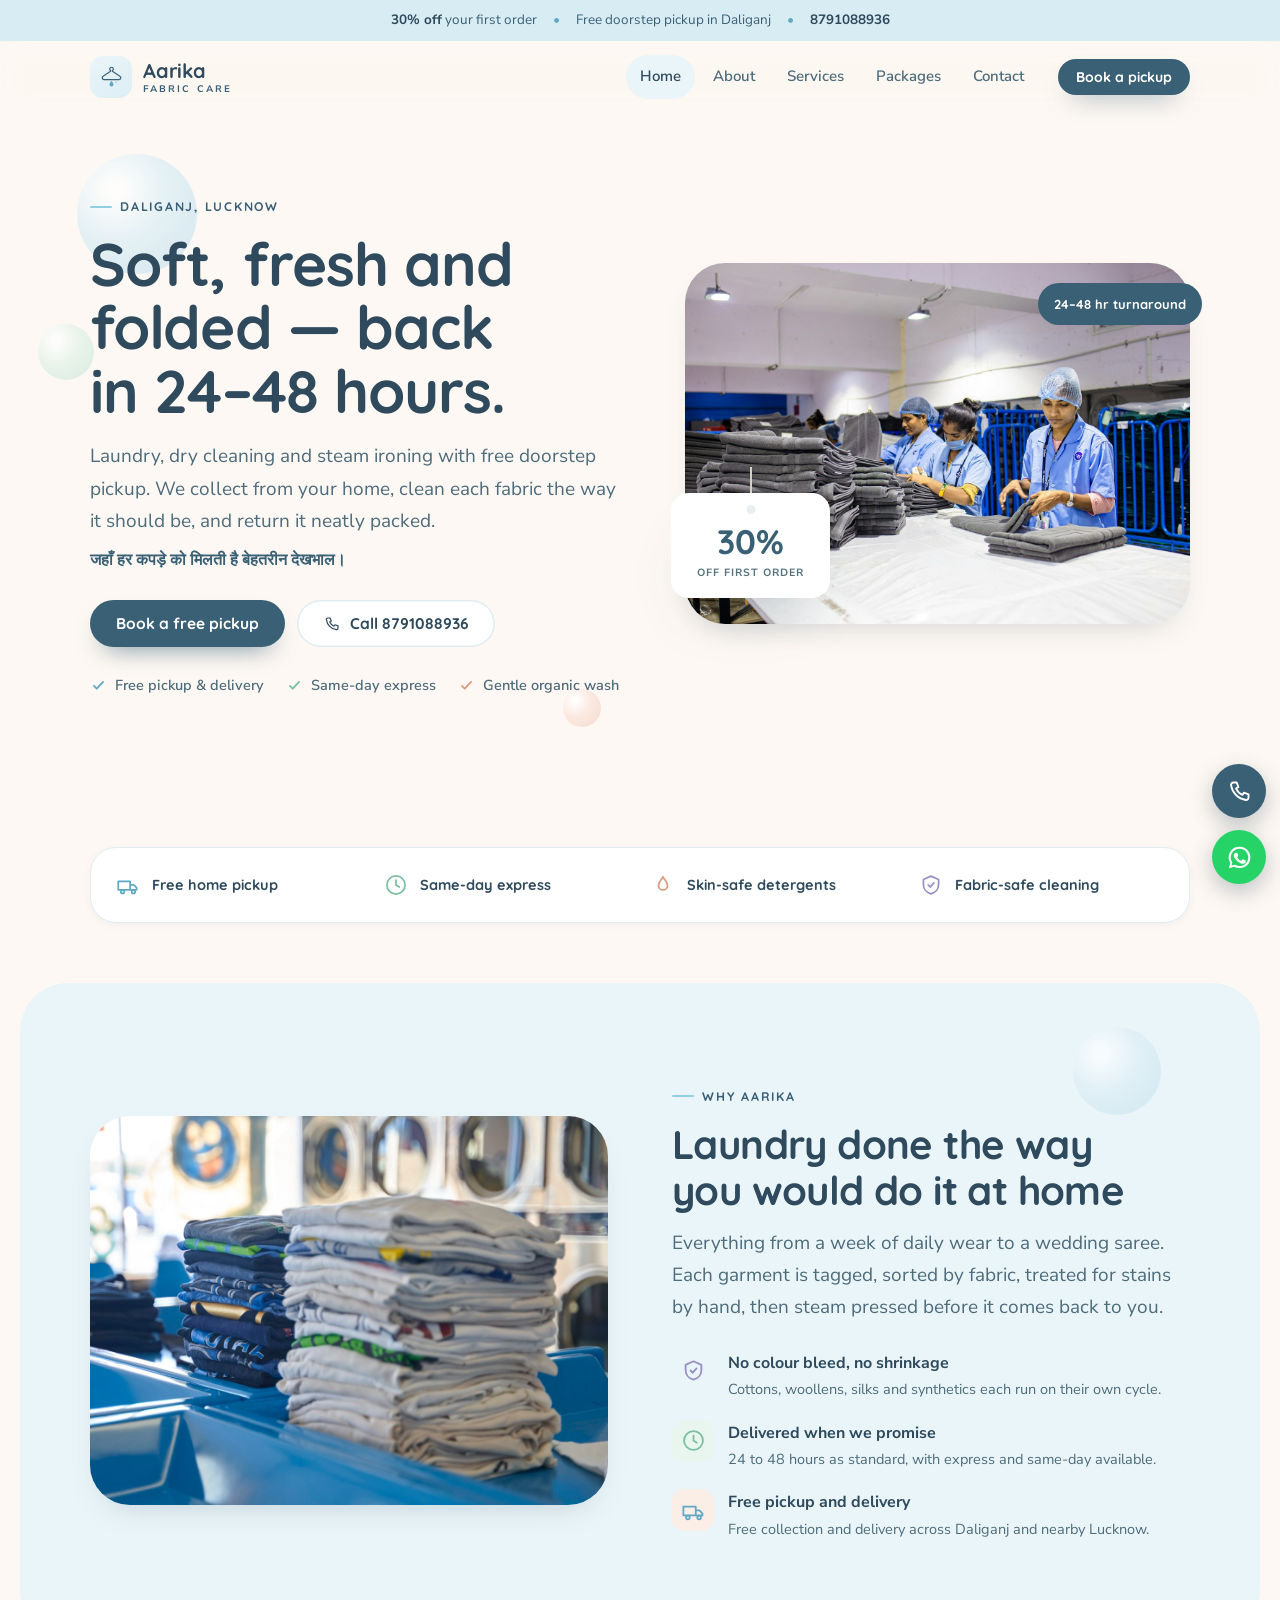
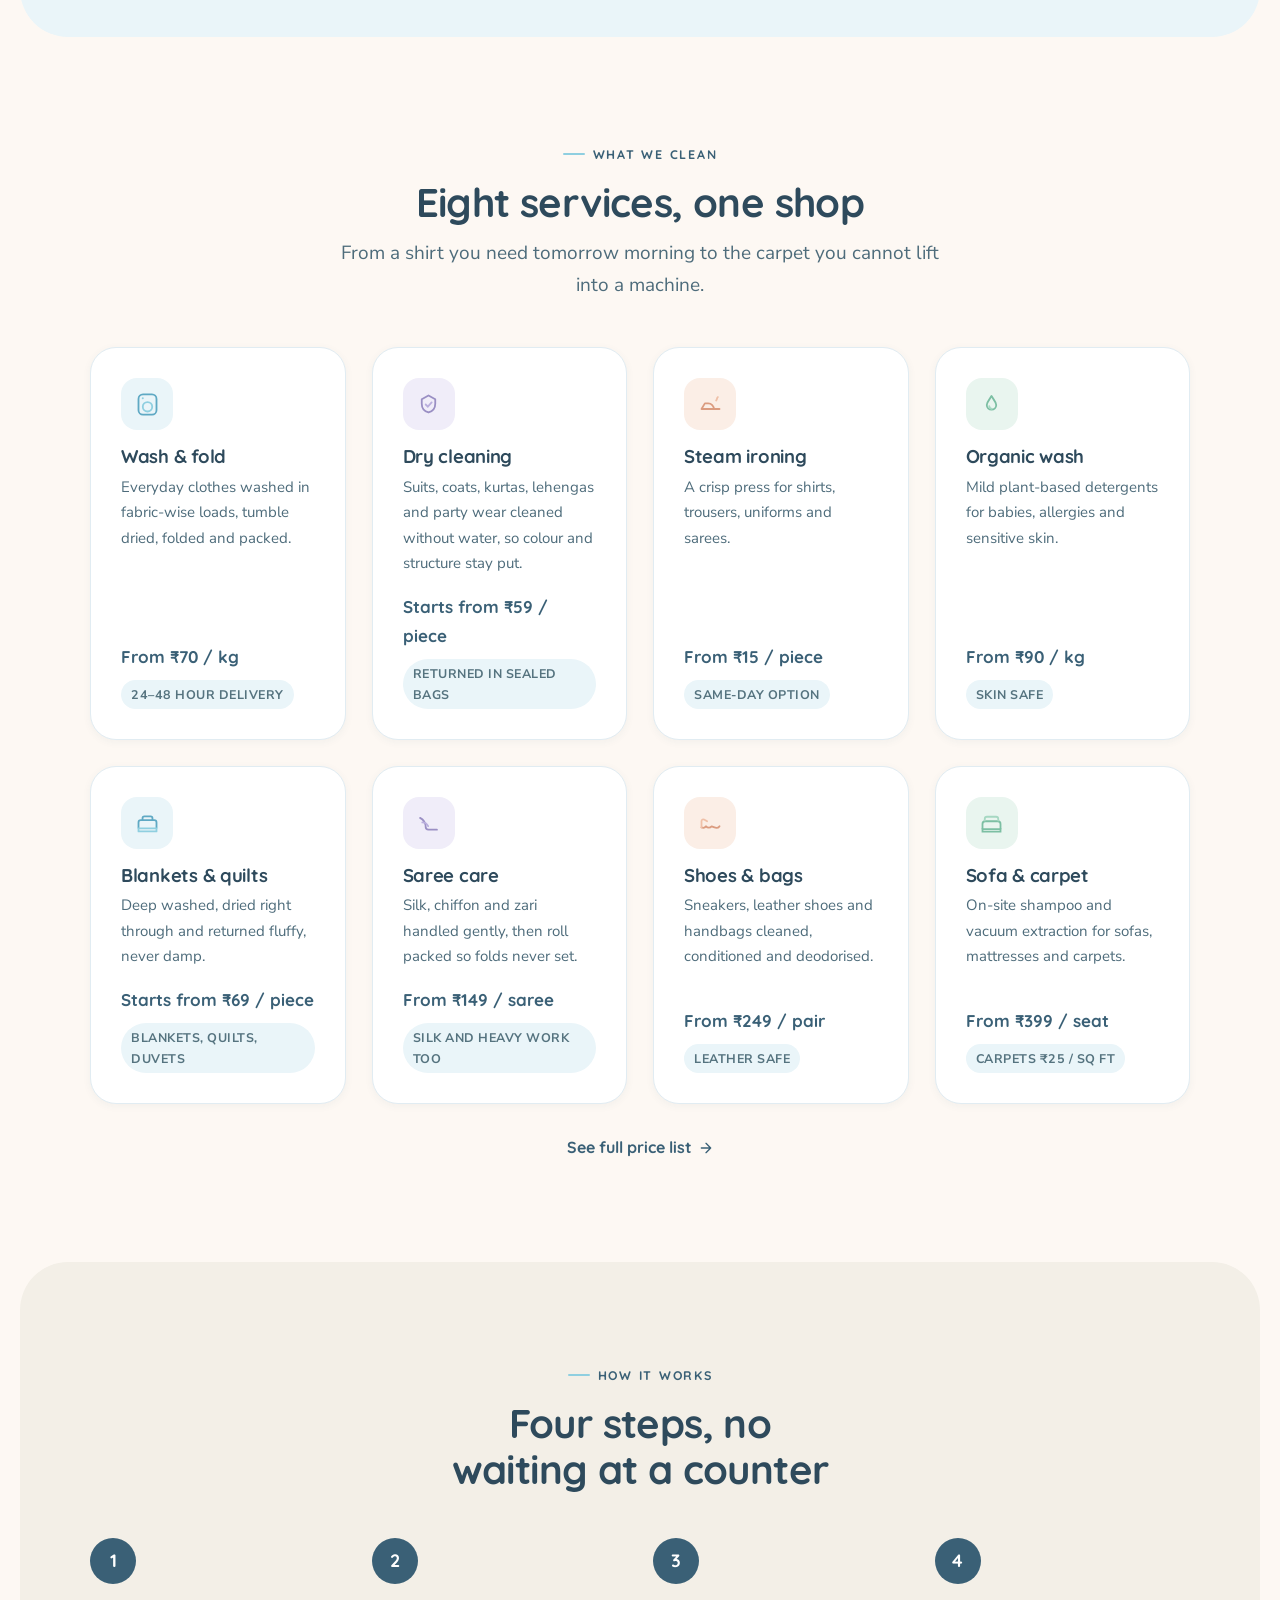
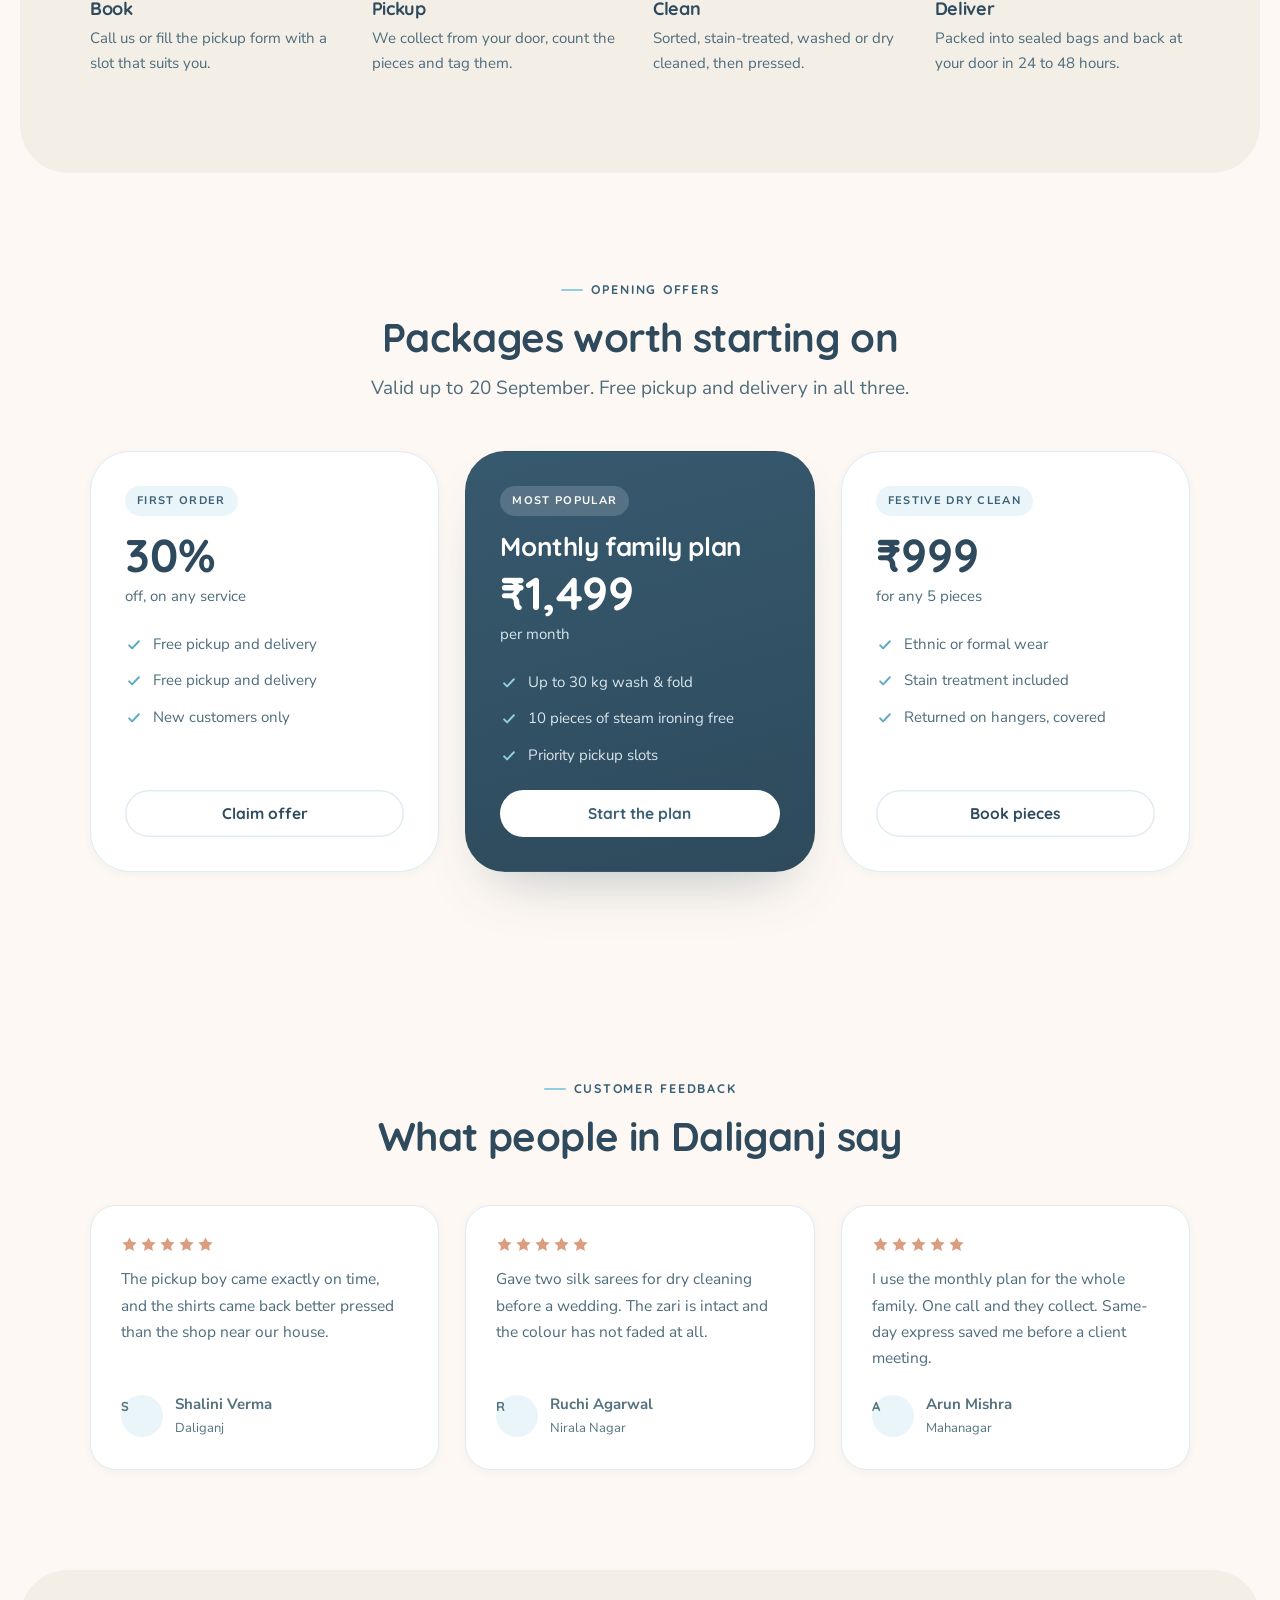
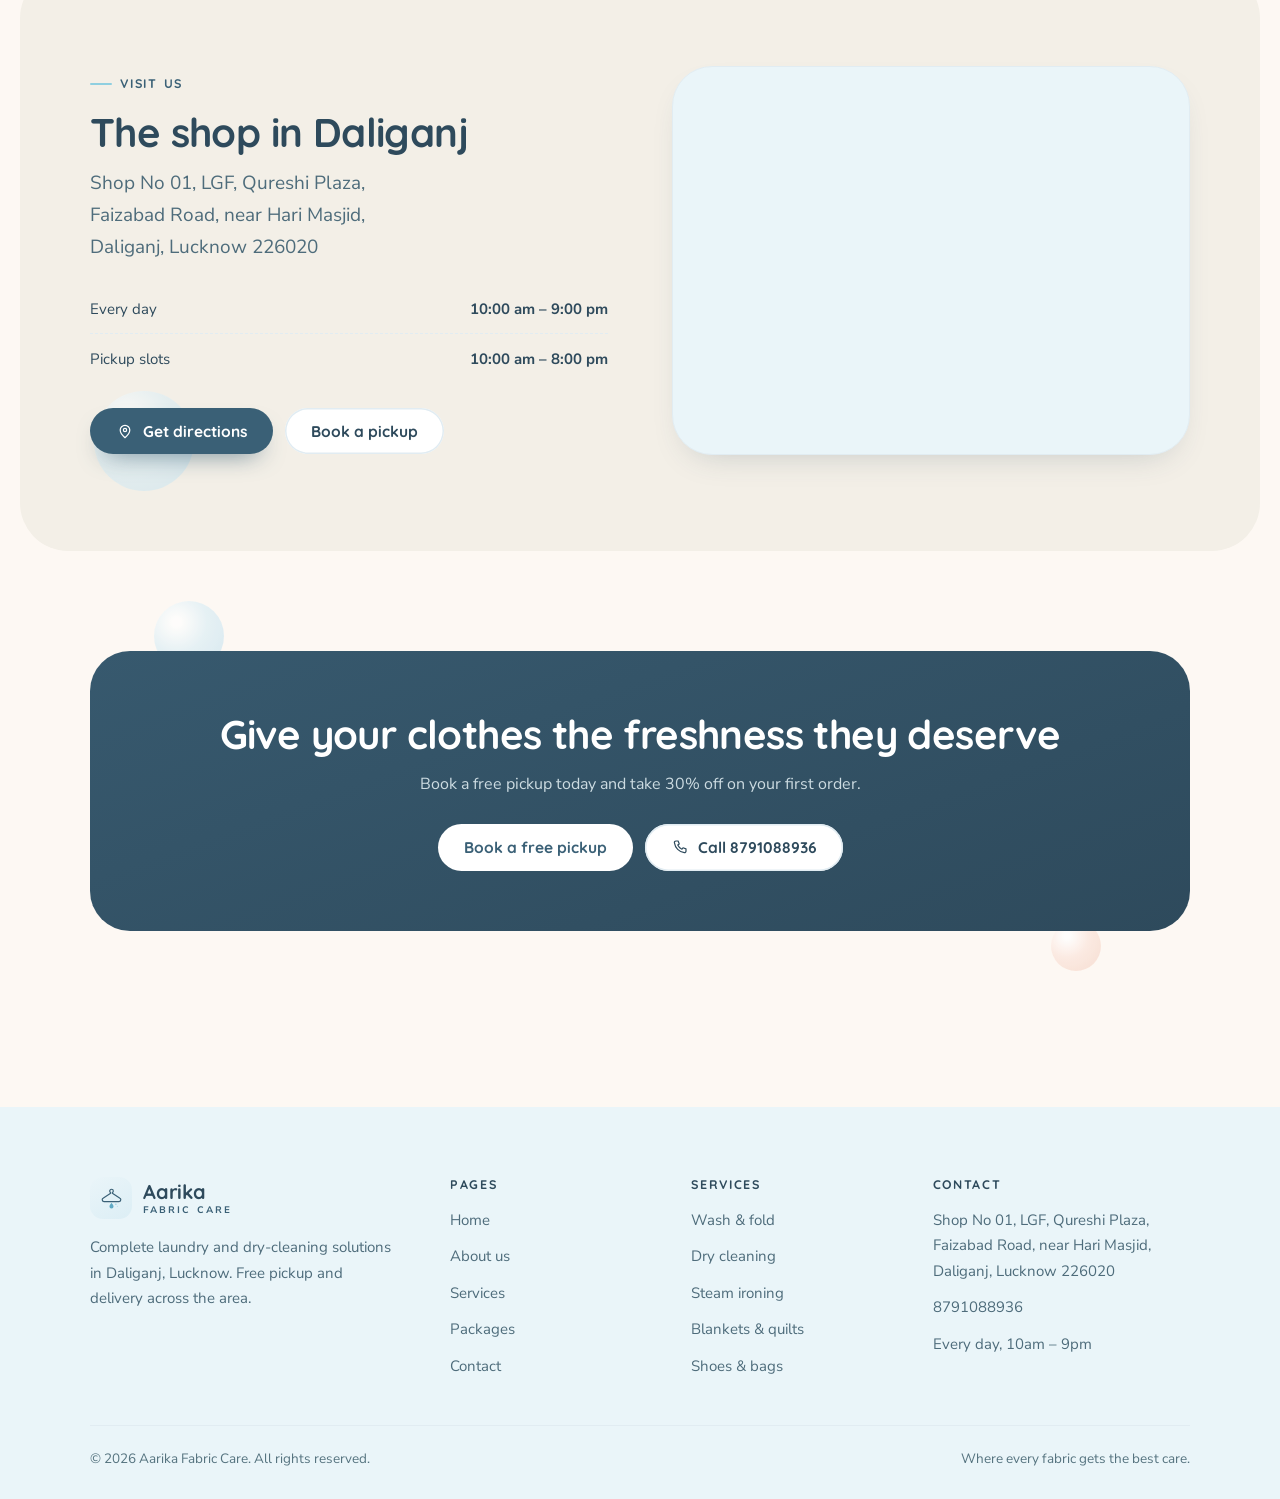
==== commit 6013d9ff: "Split what we clean from what it costs, and add floating contact buttons The 218-item rate card move" ====
--- a/index.html
+++ b/index.html
@@ -6,19 +6,19 @@
 <meta name="theme-color" content="#FDF8F3">
 
 <title>Aarika Fabric Care | Laundry &amp; Dry Cleaning in Daliganj, Lucknow</title>
-<meta name="description" content="Laundry, dry cleaning and steam ironing in Daliganj, Lucknow. Free home pickup and delivery, 24–48 hr turnaround, 30% off your first order. Call 8791088936.">
+<meta name="description" content="Laundry, dry cleaning and steam ironing in Daliganj, Lucknow. Free home pickup and delivery, 24–48 hr turnaround, 30% off on your first order. Call 8791088936.">
 <link rel="canonical" href="https://aarikafabriccare.com/">
 
 <meta property="og:type" content="website">
 <meta property="og:site_name" content="Aarika Fabric Care">
 <meta property="og:title" content="Aarika Fabric Care | Laundry &amp; Dry Cleaning in Daliganj, Lucknow">
-<meta property="og:description" content="Laundry, dry cleaning and steam ironing in Daliganj, Lucknow. Free home pickup and delivery, 24–48 hr turnaround, 30% off your first order. Call 8791088936.">
+<meta property="og:description" content="Laundry, dry cleaning and steam ironing in Daliganj, Lucknow. Free home pickup and delivery, 24–48 hr turnaround, 30% off on your first order. Call 8791088936.">
 <meta property="og:url" content="https://aarikafabriccare.com/">
 <meta property="og:image" content="https://aarikafabriccare.com/assets/img/hero.jpg">
 <meta property="og:locale" content="en_IN">
 <meta name="twitter:card" content="summary_large_image">
 <meta name="twitter:title" content="Aarika Fabric Care | Laundry &amp; Dry Cleaning in Daliganj, Lucknow">
-<meta name="twitter:description" content="Laundry, dry cleaning and steam ironing in Daliganj, Lucknow. Free home pickup and delivery, 24–48 hr turnaround, 30% off your first order. Call 8791088936.">
+<meta name="twitter:description" content="Laundry, dry cleaning and steam ironing in Daliganj, Lucknow. Free home pickup and delivery, 24–48 hr turnaround, 30% off on your first order. Call 8791088936.">
 <meta name="twitter:image" content="https://aarikafabriccare.com/assets/img/hero.jpg">
 
 <link rel="icon" href="assets/img/favicon.svg" type="image/svg+xml">
@@ -226,49 +226,49 @@
 
         <article class="card service-card" data-reveal>
           <span class="icon-badge "><svg viewBox="0 0 24 24" fill="none" aria-hidden="true"><rect x="4" y="3" width="16" height="18" rx="4" stroke="#5FA9C4" stroke-width="1.6"/><circle cx="12" cy="14" r="4.2" stroke="#8FCFE0" stroke-width="1.6"/><circle cx="7.8" cy="6.4" r=".9" fill="#8FCFE0"/></svg></span>
-          <h3><a class="card-link" href="/services">Wash &amp; fold</a></h3>
+          <h3><a class="card-link" href="/packages#rates">Wash &amp; fold</a></h3>
           <p>Everyday clothes washed in fabric-wise loads, tumble dried, folded and packed.</p>
           <div class="price"><b>From ₹70 / kg</b><span>24–48 hour delivery</span></div>
         </article>
         <article class="card service-card" data-reveal>
           <span class="icon-badge icon-badge--lilac"><svg viewBox="0 0 24 24" fill="none" aria-hidden="true"><path d="M12 4 6 7.4v3.9c0 4.1 2.6 6.8 6 7.8 3.4-1 6-3.7 6-7.8V7.4L12 4Z" stroke="#9A8FC4" stroke-width="1.6" stroke-linejoin="round"/><path d="m9.5 12 1.9 1.9 3.4-3.8" stroke="#B9AEDD" stroke-width="1.6" stroke-linecap="round"/></svg></span>
-          <h3><a class="card-link" href="/services">Dry cleaning</a></h3>
+          <h3><a class="card-link" href="/packages#rates">Dry cleaning</a></h3>
           <p>Suits, coats, kurtas, lehengas and party wear cleaned without water, so colour and structure stay put.</p>
-          <div class="price"><b>From ₹59 / piece</b><span>Returned in sealed bags</span></div>
+          <div class="price"><b>Starts from ₹59 / piece</b><span>Returned in sealed bags</span></div>
         </article>
         <article class="card service-card" data-reveal>
           <span class="icon-badge icon-badge--peach"><svg viewBox="0 0 24 24" fill="none" aria-hidden="true"><path d="M4 16h11a5 5 0 0 0-5-5H7l-3 5Z" stroke="#DB9C80" stroke-width="1.6" stroke-linejoin="round"/><path d="M15 16h5" stroke="#DB9C80" stroke-width="1.6" stroke-linecap="round"/><path d="M17 8.4c1.2-1 .3-2.2 1.6-3" stroke="#EFC0A8" stroke-width="1.6" stroke-linecap="round"/></svg></span>
-          <h3><a class="card-link" href="/services">Steam ironing</a></h3>
+          <h3><a class="card-link" href="/packages#rates">Steam ironing</a></h3>
           <p>A crisp press for shirts, trousers, uniforms and sarees.</p>
           <div class="price"><b>From ₹15 / piece</b><span>Same-day option</span></div>
         </article>
         <article class="card service-card" data-reveal>
           <span class="icon-badge icon-badge--green"><svg viewBox="0 0 24 24" fill="none" aria-hidden="true"><path d="M12 4.4c1.3 2.8 4.2 5.3 4.2 8a4.2 4.2 0 1 1-8.4 0c0-2.7 2.9-5.2 4.2-8Z" stroke="#7CBFA3" stroke-width="1.6" stroke-linejoin="round"/><path d="M10 13.4c0 1.3 1 2.2 2.2 2.4" stroke="#A6D8C2" stroke-width="1.6" stroke-linecap="round"/></svg></span>
-          <h3><a class="card-link" href="/services">Organic wash</a></h3>
+          <h3><a class="card-link" href="/packages#rates">Organic wash</a></h3>
           <p>Mild plant-based detergents for babies, allergies and sensitive skin.</p>
           <div class="price"><b>From ₹90 / kg</b><span>Skin safe</span></div>
         </article>
         <article class="card service-card" data-reveal>
           <span class="icon-badge "><svg viewBox="0 0 24 24" fill="none" aria-hidden="true"><path d="M4 16.4V11a2 2 0 0 1 2-2h12a2 2 0 0 1 2 2v5.4" stroke="#5FA9C4" stroke-width="1.6" stroke-linejoin="round"/><path d="M4 16.4h16V19H4z" stroke="#8FCFE0" stroke-width="1.6" stroke-linejoin="round"/><path d="M7.6 9V7.2c0-.9.7-1.6 1.6-1.6h5.6c.9 0 1.6.7 1.6 1.6V9" stroke="#5FA9C4" stroke-width="1.6"/></svg></span>
-          <h3><a class="card-link" href="/services">Blankets &amp; quilts</a></h3>
+          <h3><a class="card-link" href="/packages#rates">Blankets &amp; quilts</a></h3>
           <p>Deep washed, dried right through and returned fluffy, never damp.</p>
-          <div class="price"><b>From ₹249 / piece</b><span>Blankets, quilts, duvets</span></div>
+          <div class="price"><b>Starts from ₹69 / piece</b><span>Blankets, quilts, duvets</span></div>
         </article>
         <article class="card service-card" data-reveal>
           <span class="icon-badge icon-badge--lilac"><svg viewBox="0 0 24 24" fill="none" aria-hidden="true"><path d="M4.5 7c3 1.6 5 4.6 5 8.2 0 1.4 1 2.3 2.5 2.3h7.5" stroke="#9A8FC4" stroke-width="1.6" stroke-linecap="round"/><path d="M6.5 11c2.6 0 4.3 1.6 5.2 3.4" stroke="#B9AEDD" stroke-width="1.6" stroke-linecap="round"/></svg></span>
-          <h3><a class="card-link" href="/services">Saree care</a></h3>
+          <h3><a class="card-link" href="/packages#rates">Saree care</a></h3>
           <p>Silk, chiffon and zari handled gently, then roll packed so folds never set.</p>
           <div class="price"><b>From ₹149 / saree</b><span>Silk and heavy work too</span></div>
         </article>
         <article class="card service-card" data-reveal>
           <span class="icon-badge icon-badge--peach"><svg viewBox="0 0 24 24" fill="none" aria-hidden="true"><path d="M4 15.5c1.5.6 3 .4 4-1 1.4 1.6 3.6 1.6 5 0l2.5 1c1.6.6 3.5.2 4.5-1" stroke="#DB9C80" stroke-width="1.6" stroke-linecap="round" stroke-linejoin="round"/><path d="M4 15.5V10c0-1.4 1.6-2.2 2.7-1.4L9 10" stroke="#EFC0A8" stroke-width="1.6" stroke-linecap="round"/></svg></span>
-          <h3><a class="card-link" href="/services">Shoes &amp; bags</a></h3>
+          <h3><a class="card-link" href="/packages#rates">Shoes &amp; bags</a></h3>
           <p>Sneakers, leather shoes and handbags cleaned, conditioned and deodorised.</p>
           <div class="price"><b>From ₹249 / pair</b><span>Leather safe</span></div>
         </article>
         <article class="card service-card" data-reveal>
           <span class="icon-badge icon-badge--green"><svg viewBox="0 0 24 24" fill="none" aria-hidden="true"><path d="M4 17v-4.6A2.4 2.4 0 0 1 6.4 10h11.2a2.4 2.4 0 0 1 2.4 2.4V17" stroke="#7CBFA3" stroke-width="1.6" stroke-linejoin="round"/><path d="M6 10V8a2 2 0 0 1 2-2h8a2 2 0 0 1 2 2v2" stroke="#A6D8C2" stroke-width="1.6"/><path d="M4 17h16v2.2H4z" stroke="#7CBFA3" stroke-width="1.6"/></svg></span>
-          <h3><a class="card-link" href="/services">Sofa &amp; carpet</a></h3>
+          <h3><a class="card-link" href="/packages#rates">Sofa &amp; carpet</a></h3>
           <p>On-site shampoo and vacuum extraction for sofas, mattresses and carpets.</p>
           <div class="price"><b>From ₹399 / seat</b><span>Carpets ₹25 / sq ft</span></div>
         </article>
@@ -402,7 +402,7 @@
   <div class="wrap">
     <div class="cta-band" data-reveal="scale">
       <h2 class="h-lg">Give your clothes the freshness they deserve</h2>
-      <p>Book a free pickup today and take 30% off your first order.</p>
+      <p>Book a free pickup today and take 30% off on your first order.</p>
       <div class="btn-row">
         <a class="btn btn--light" href="/contact">Book a free pickup</a>
         <a class="btn btn--ghost" href="tel:+918791088936"><svg viewBox="0 0 24 24" fill="none" aria-hidden="true"><path d="M6.5 4h3l1.5 4-2 1.4a11 11 0 0 0 5.6 5.6L16 13l4 1.5v3a2 2 0 0 1-2.2 2A15.5 15.5 0 0 1 4.5 6.2 2 2 0 0 1 6.5 4Z" stroke="currentColor" stroke-width="1.6" stroke-linejoin="round"/></svg> Call 8791088936</a>
@@ -466,6 +466,16 @@
   </div>
 </footer>
 
+<div class="fab">
+  <a class="fab-btn fab-call" href="tel:+918791088936" aria-label="Call Aarika Fabric Care on 8791088936">
+    <svg viewBox="0 0 24 24" fill="none" aria-hidden="true"><path d="M6.5 4h3l1.5 4-2 1.4a11 11 0 0 0 5.6 5.6L16 13l4 1.5v3a2 2 0 0 1-2.2 2A15.5 15.5 0 0 1 4.5 6.2 2 2 0 0 1 6.5 4Z" stroke="#fff" stroke-width="1.7" stroke-linejoin="round"/></svg>
+  </a>
+  <a class="fab-btn fab-wa" href="https://wa.me/918791088936?text=Hi%2C%20I%20want%20services." data-wa="https://wa.me/918791088936?text=Hi%2C%20I%20want%20services." target="_blank" rel="noopener"
+     aria-label="Message us on WhatsApp. Your location is shared only if you allow it.">
+    <svg viewBox="0 0 32 32" fill="#fff" aria-hidden="true"><path d="M16 3.2A12.7 12.7 0 0 0 5 22.4L3.4 28.6l6.4-1.7A12.7 12.7 0 1 0 16 3.2Zm0 2.4a10.3 10.3 0 1 1-5.3 19.1l-.4-.2-3.8 1 1-3.7-.2-.4A10.3 10.3 0 0 1 16 5.6Zm-4.7 5c-.2 0-.6.1-.9.4-.3.4-1.2 1.2-1.2 2.8s1.3 3.2 1.4 3.4c.2.2 2.4 3.8 5.9 5.2 2.9 1.1 3.5.9 4.2.9.7-.1 2.2-.9 2.5-1.8.3-.9.3-1.6.2-1.8-.1-.2-.3-.2-.7-.4l-2.4-1.2c-.3-.1-.6-.2-.8.2l-1.1 1.4c-.2.2-.4.3-.8.1a8.4 8.4 0 0 1-2.5-1.5 9.3 9.3 0 0 1-1.7-2.2c-.2-.3 0-.5.1-.7l.6-.7c.2-.2.2-.4.3-.6.1-.2 0-.5 0-.7l-1-2.4c-.3-.6-.5-.5-.7-.5h-.6Z"/></svg>
+  </a>
+</div>
+
 <div class="callbar" aria-label="Quick contact">
   <a class="btn btn--primary" href="tel:+918791088936"><svg viewBox="0 0 24 24" fill="none" aria-hidden="true"><path d="M6.5 4h3l1.5 4-2 1.4a11 11 0 0 0 5.6 5.6L16 13l4 1.5v3a2 2 0 0 1-2.2 2A15.5 15.5 0 0 1 4.5 6.2 2 2 0 0 1 6.5 4Z" stroke="currentColor" stroke-width="1.6" stroke-linejoin="round"/></svg> Call now</a>
   <a class="btn btn--ghost" href="/contact">Book pickup</a>
--- a/css/style.css
+++ b/css/style.css
@@ -1266,6 +1266,50 @@
 
 @media (prefers-reduced-motion: reduce) {
   .sheet-scrim, .sheet-panel { animation: none; }
+}
+
+/* ---------- 15d. Floating contact buttons ----------
+   Bottom right, above everything, on every page. On a phone the call bar
+   already carries "Call now", so only WhatsApp floats there, lifted clear of
+   the bar rather than sitting on top of it. */
+.fab {
+  position: fixed;
+  right: max(14px, env(safe-area-inset-right));
+  bottom: max(16px, env(safe-area-inset-bottom));
+  z-index: 75;
+  display: flex;
+  flex-direction: column;
+  gap: 12px;
+}
+.fab-btn {
+  width: 54px;
+  height: 54px;
+  display: grid;
+  place-items: center;
+  border-radius: 50%;
+  border: 0;
+  cursor: pointer;
+  box-shadow: 0 8px 22px rgba(46, 74, 92, .3);
+  transition: transform .2s var(--ease), box-shadow .2s var(--ease);
+}
+.fab-btn svg { width: 27px; height: 27px; }
+.fab-call { background: var(--blue-deep); }
+/* WhatsApp's own green, so the button is recognised at a glance */
+.fab-wa { background: #25D366; }
+.fab-btn:focus-visible { outline: 3px solid var(--blue-deep); outline-offset: 3px; }
+
+@media (hover: hover) {
+  .fab-btn:hover { transform: translateY(-2px); box-shadow: 0 12px 26px rgba(46, 74, 92, .34); }
+}
+
+@media (max-width: 640px) {
+  /* clear of the call bar, which is 74px of fixed furniture */
+  .fab { bottom: calc(74px + max(12px, env(safe-area-inset-bottom))); }
+  .fab-call { display: none; }
+}
+
+@media (prefers-reduced-motion: reduce) {
+  .fab-btn { transition: none; }
 }
 
 /* ---------- 16. Responsive ----------
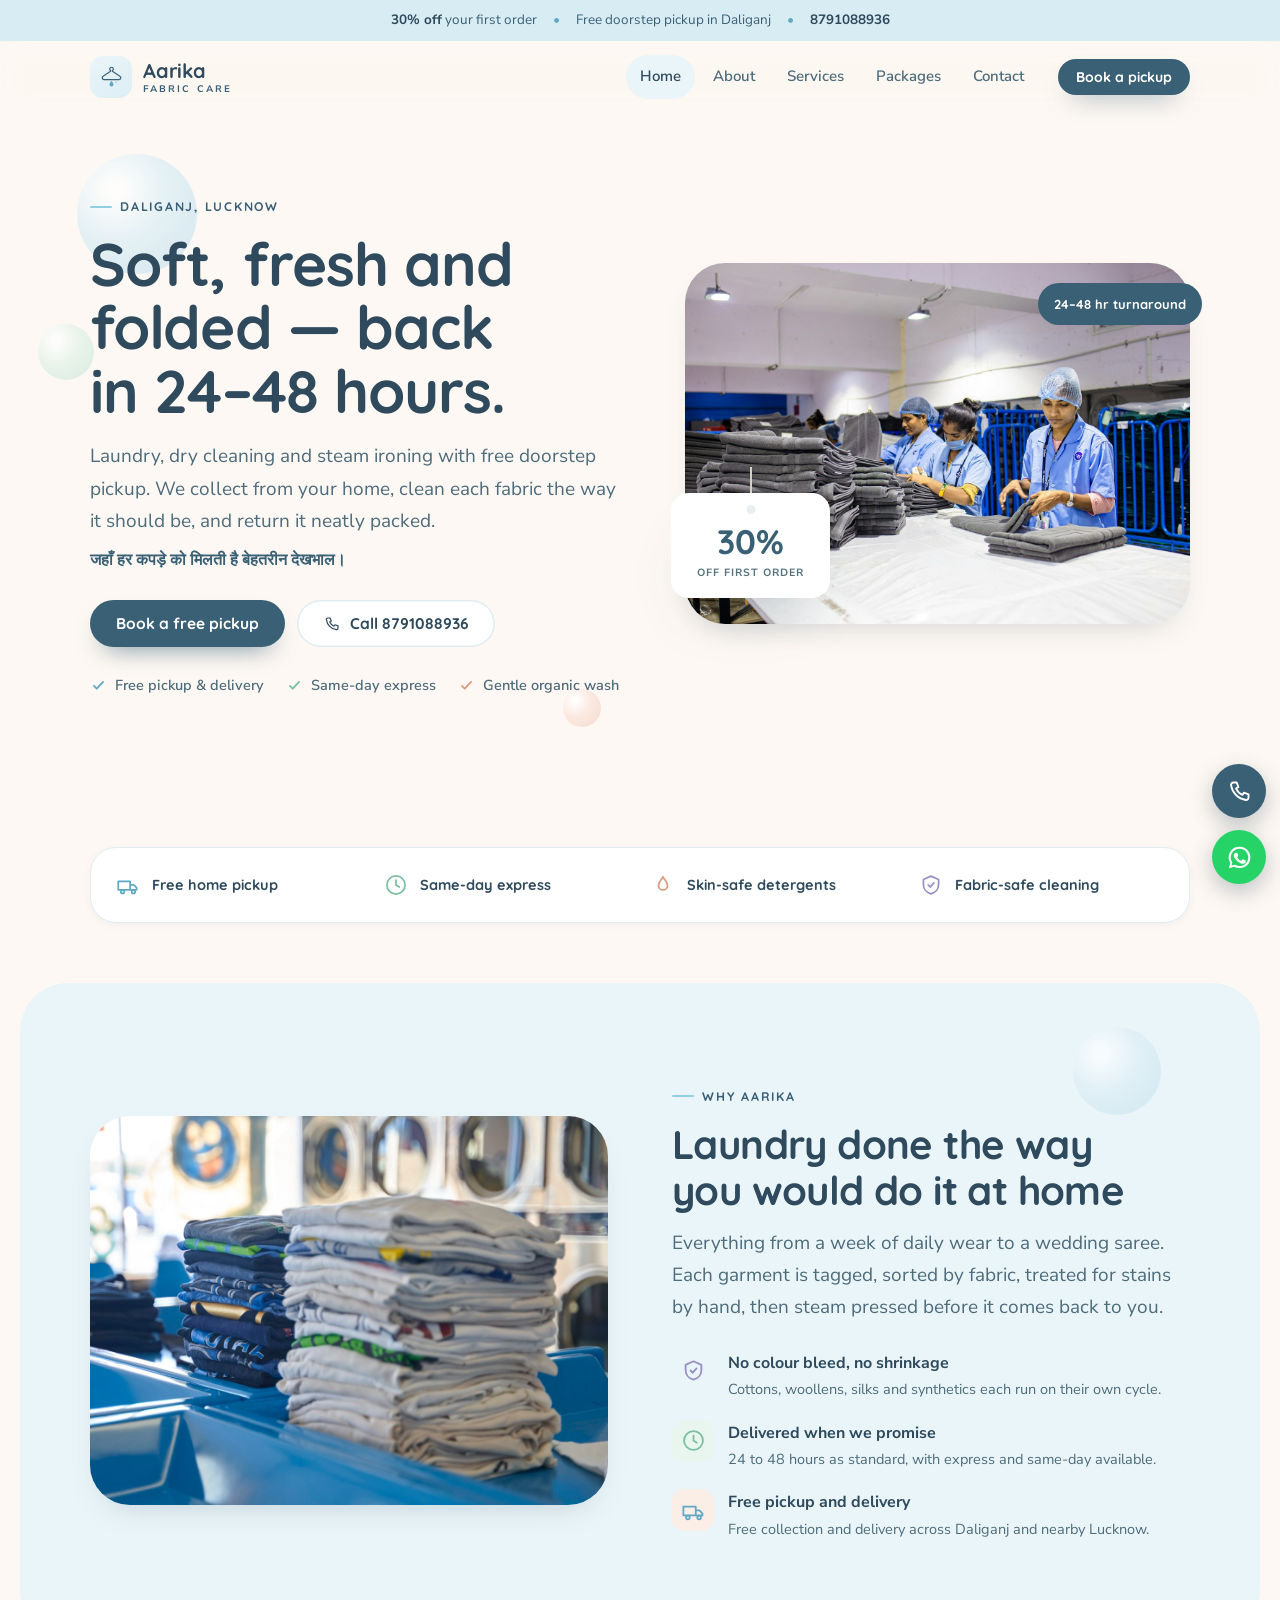
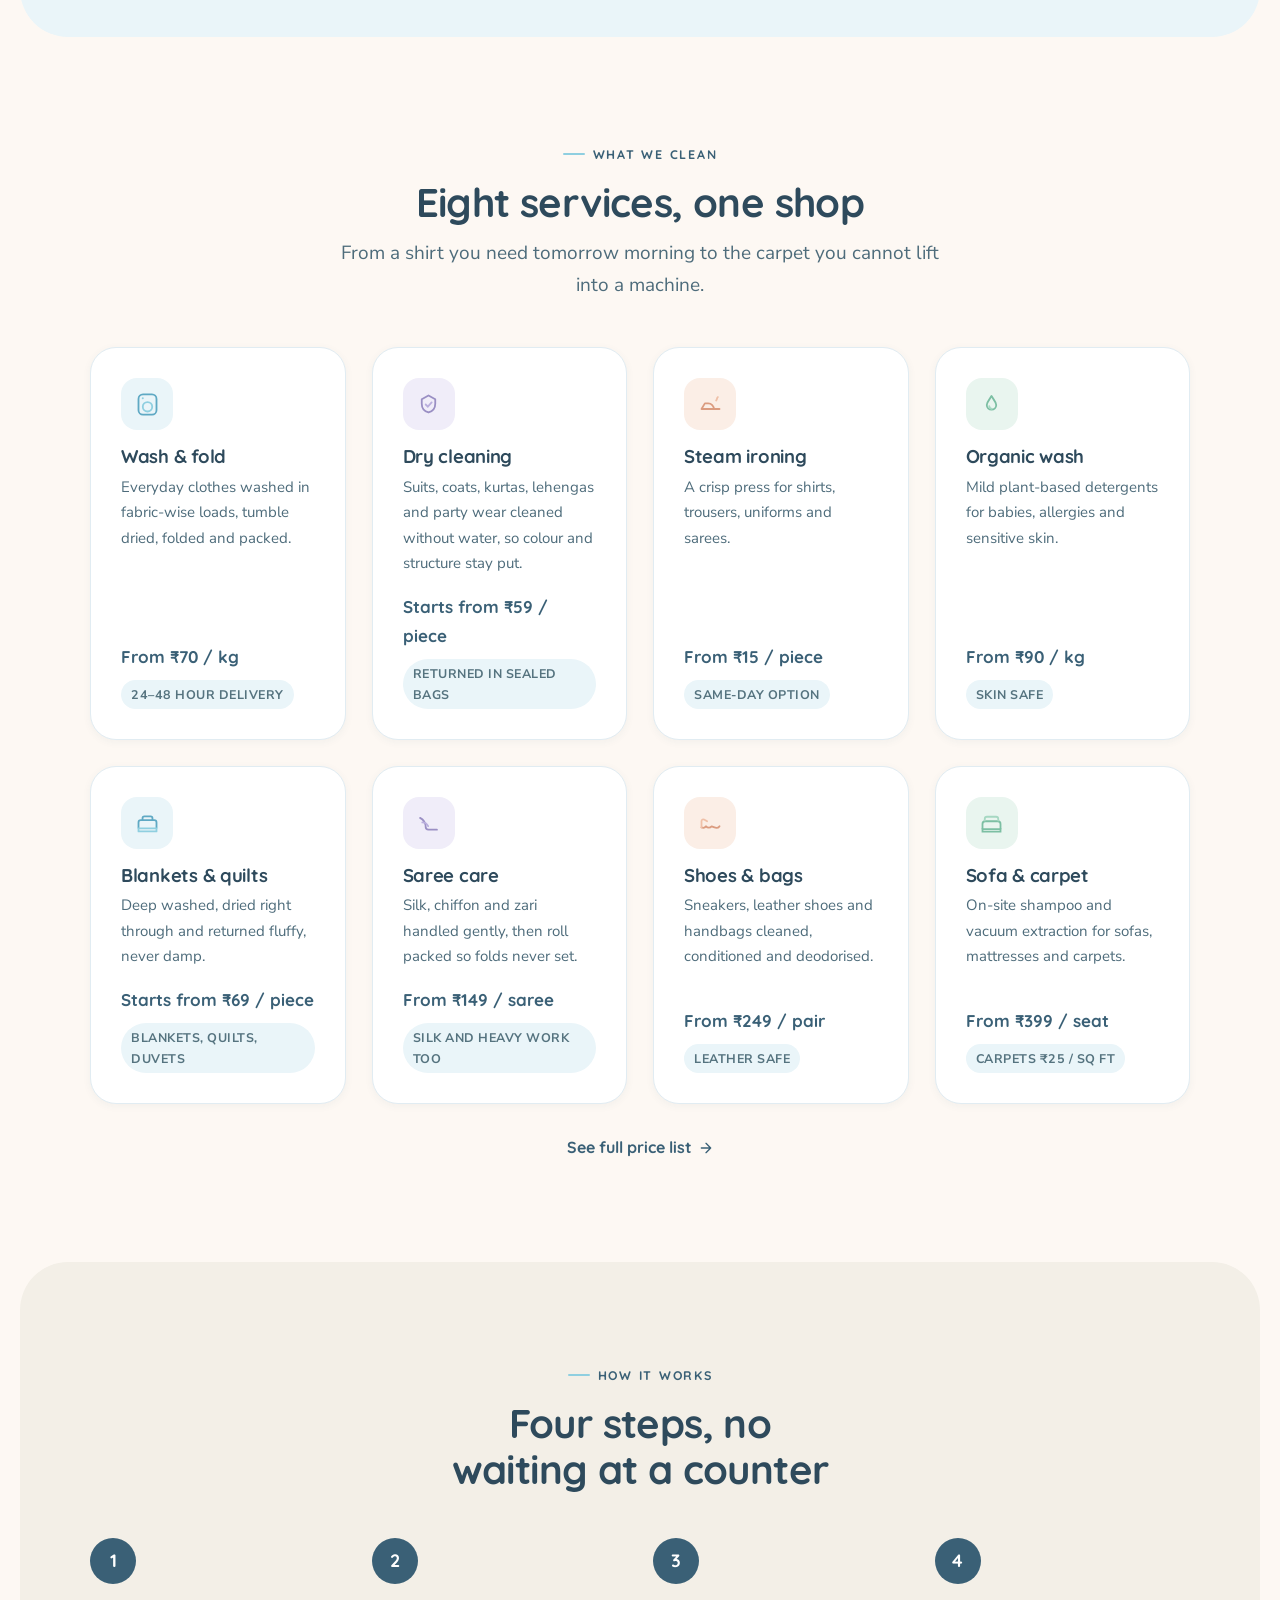
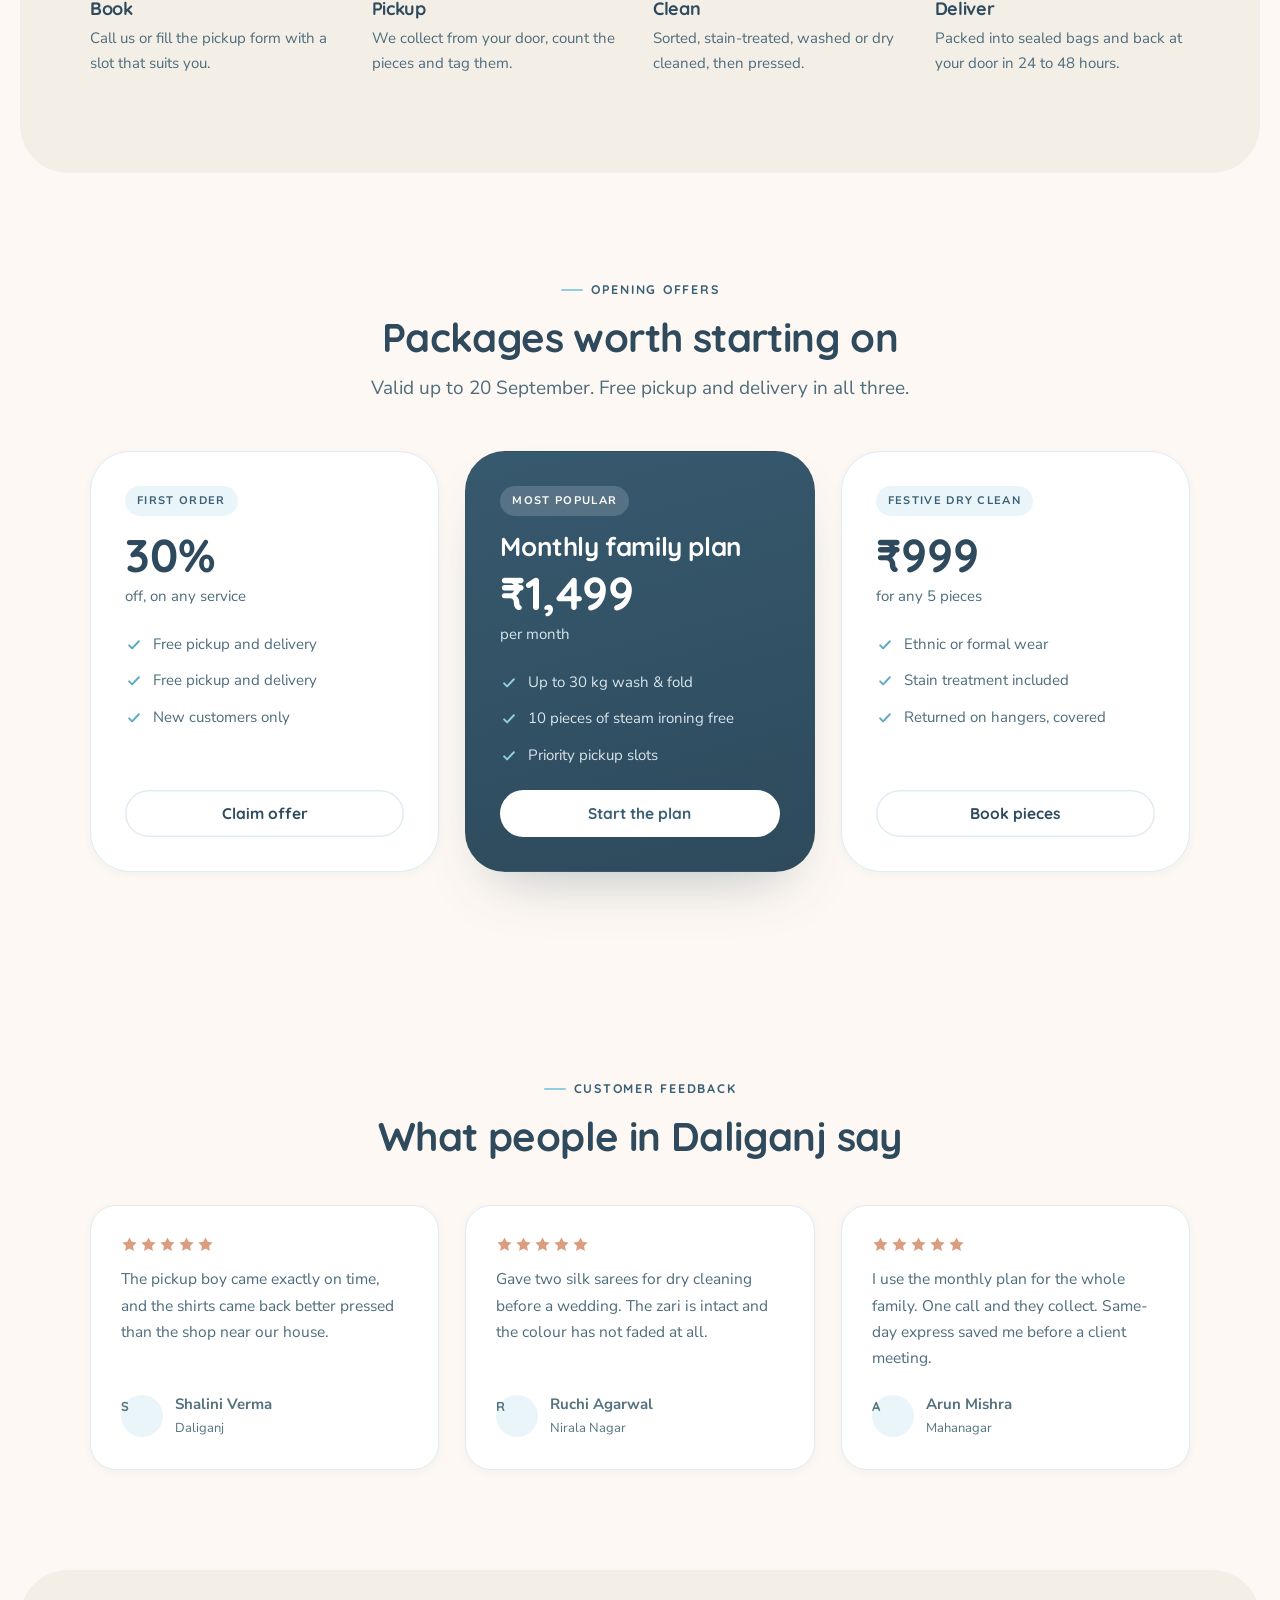
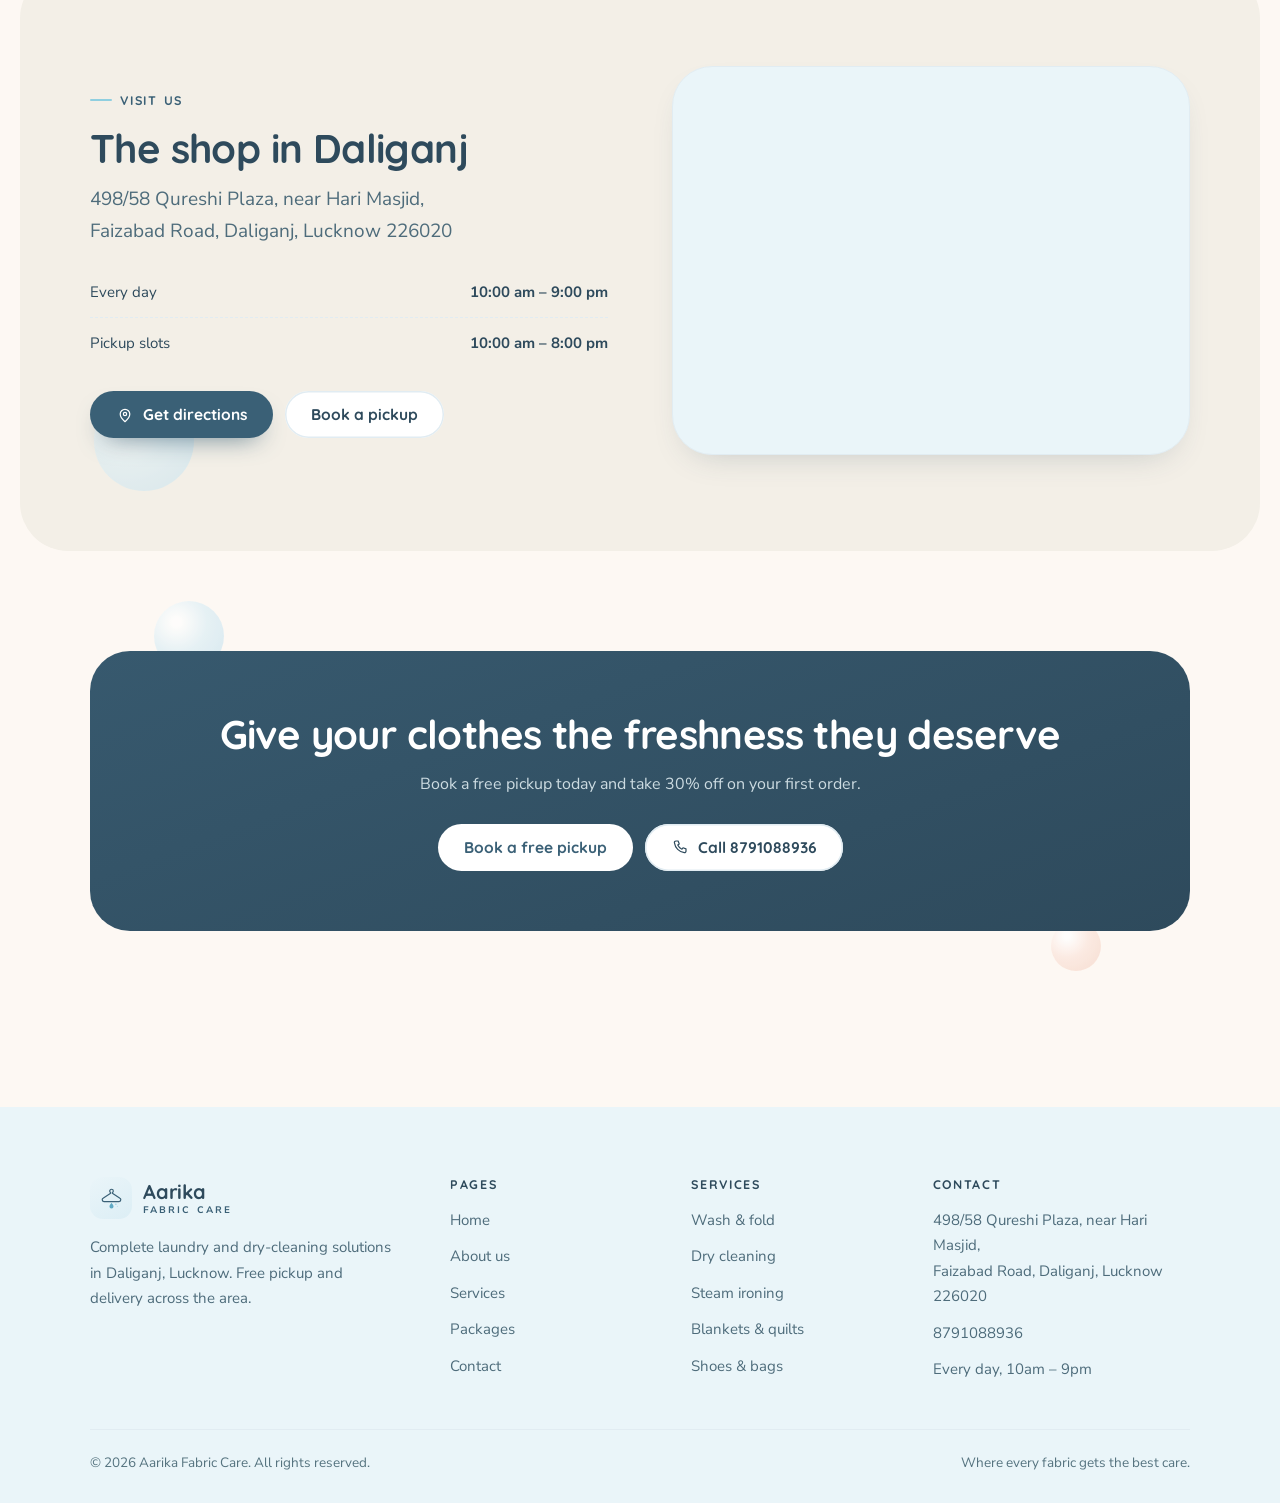
==== commit a137f871: "Show 498/58 as the written address, keep the map on its coordinates The address in the copy reads 49" ====
--- a/index.html
+++ b/index.html
@@ -54,7 +54,7 @@
   "currenciesAccepted": "INR",
   "address": {
     "@type": "PostalAddress",
-    "streetAddress": "Shop No 01, LGF, Qureshi Plaza, Faizabad Road, near Hari Masjid, Saray Hasanganj, Maya Nagar",
+    "streetAddress": "498/58 Qureshi Plaza, near Hari Masjid, Faizabad Road",
     "addressLocality": "Daliganj, Lucknow",
     "addressRegion": "Uttar Pradesh",
     "postalCode": "226020",
@@ -379,7 +379,7 @@
       <div data-reveal="left">
         <span class="eyebrow">Visit us</span>
         <h2 class="h-lg">The shop in Daliganj</h2>
-        <p class="lede" style="margin-top:12px">Shop No 01, LGF, Qureshi Plaza,<br>Faizabad Road, near Hari Masjid,<br>Daliganj, Lucknow 226020</p>
+        <p class="lede" style="margin-top:12px">498/58 Qureshi Plaza, near Hari Masjid,<br>Faizabad Road, Daliganj, Lucknow 226020</p>
         <div class="hours" style="margin-top:22px">
           <div><span>Every day</span><span>10:00 am – 9:00 pm</span></div>
           <div><span>Pickup slots</span><span>10:00 am – 8:00 pm</span></div>
@@ -452,7 +452,7 @@
       <div data-reveal>
         <h3>Contact</h3>
         <ul>
-          <li>Shop No 01, LGF, Qureshi Plaza,<br>Faizabad Road, near Hari Masjid,<br>Daliganj, Lucknow 226020</li>
+          <li>498/58 Qureshi Plaza, near Hari Masjid,<br>Faizabad Road, Daliganj, Lucknow 226020</li>
           <li><a href="tel:+918791088936">8791088936</a></li>
           <li>Every day, 10am – 9pm</li>
         </ul>
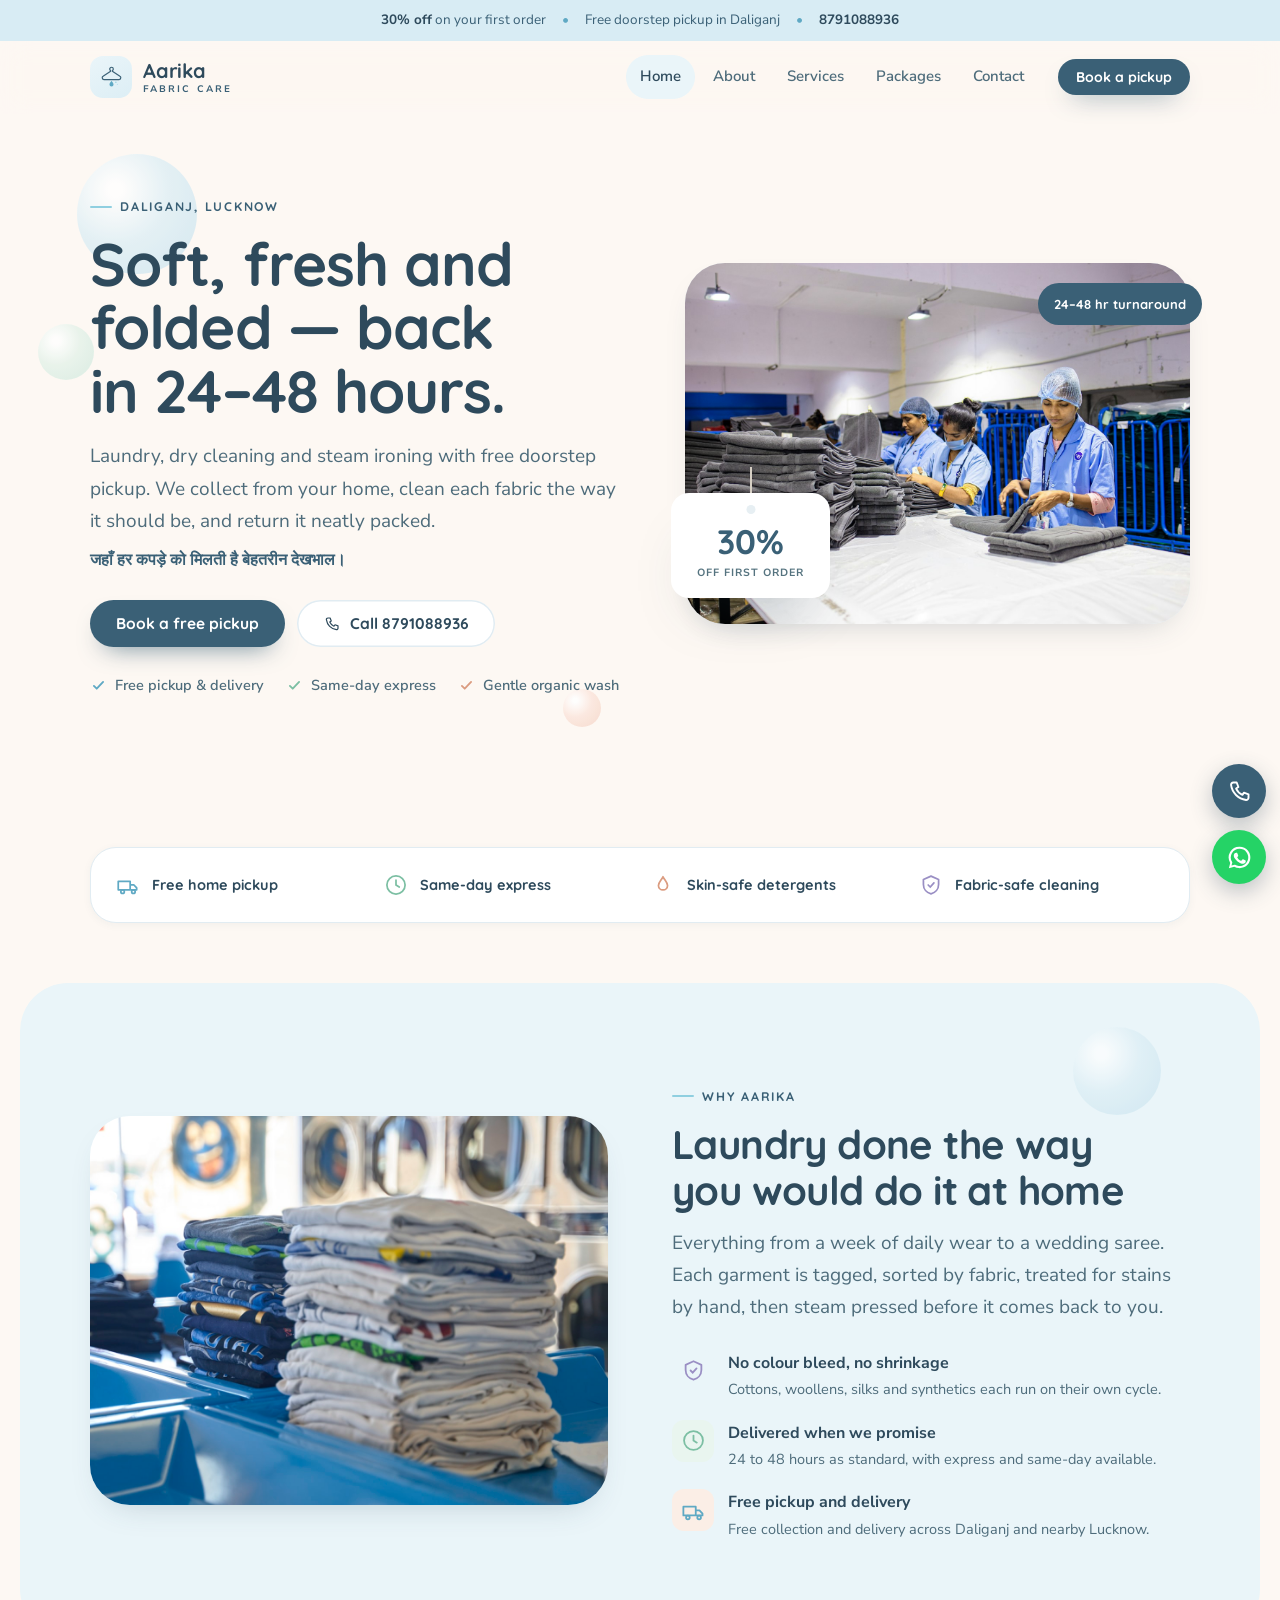
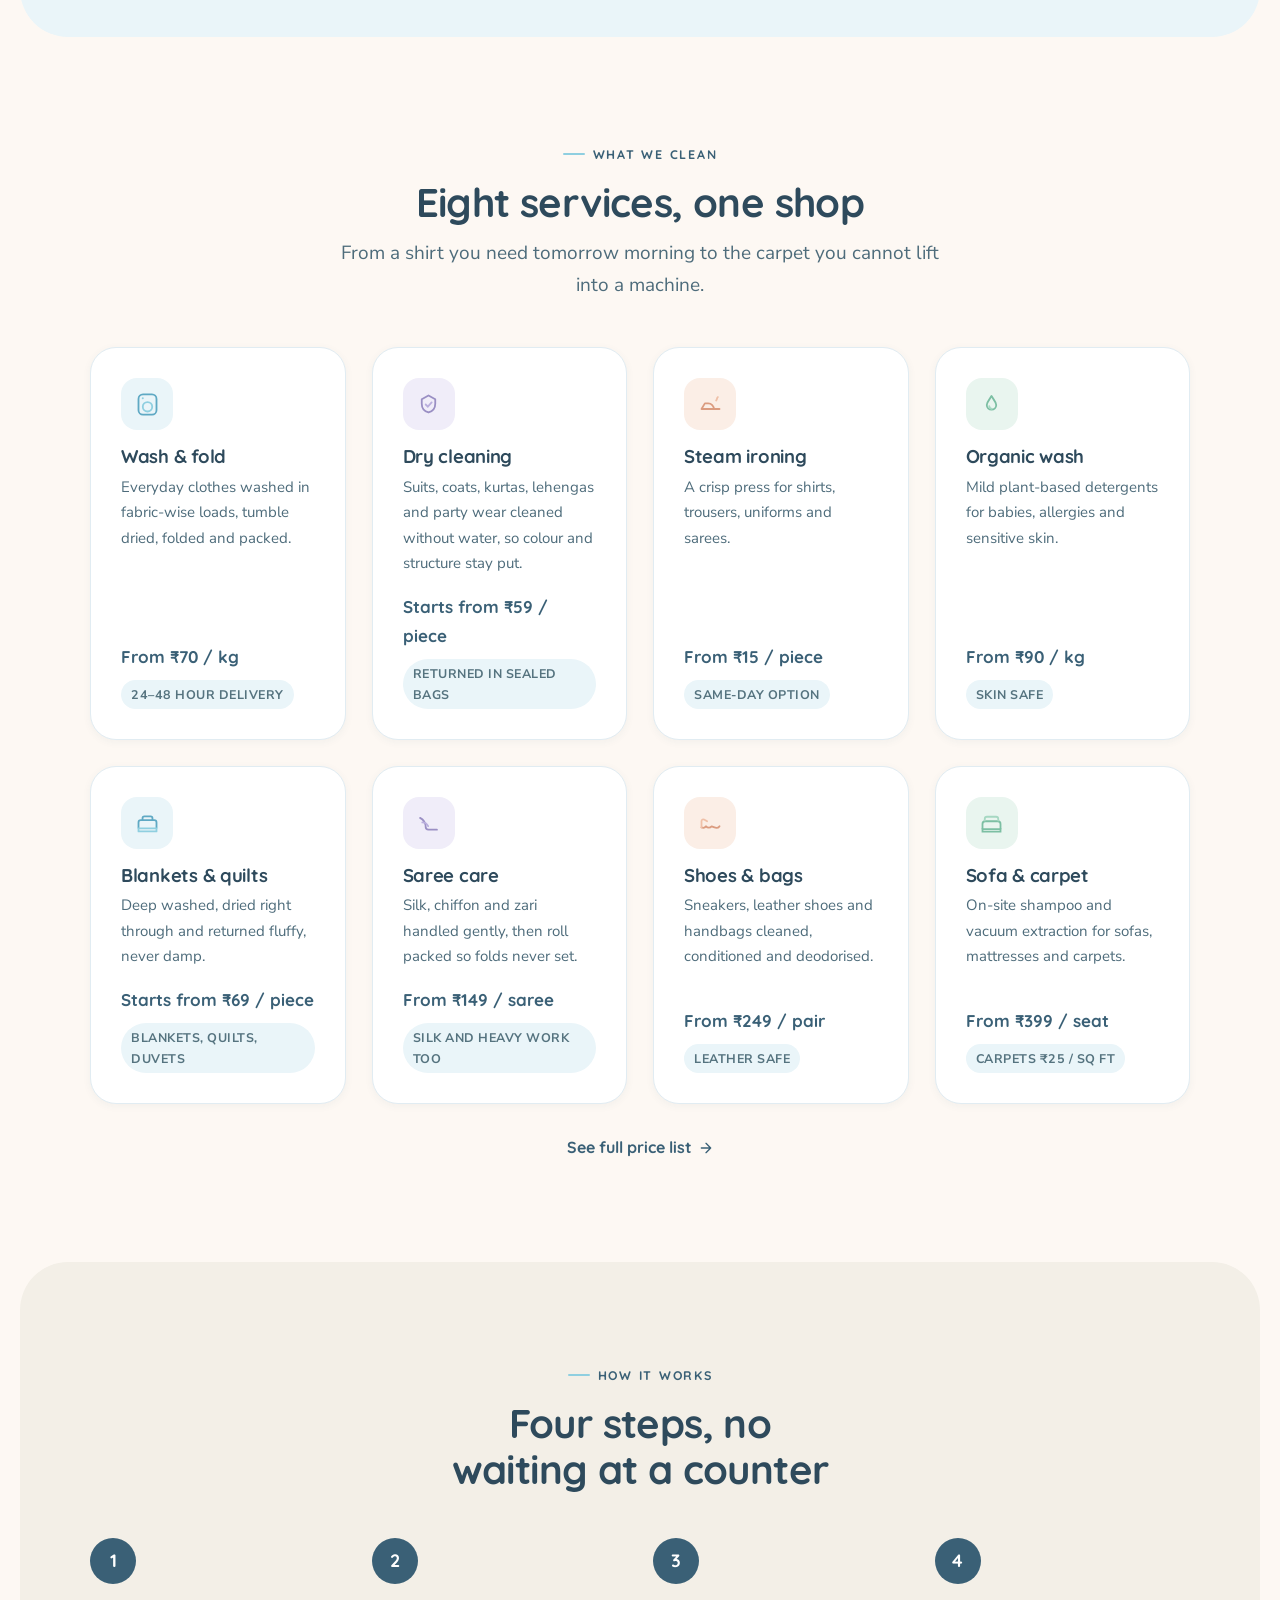
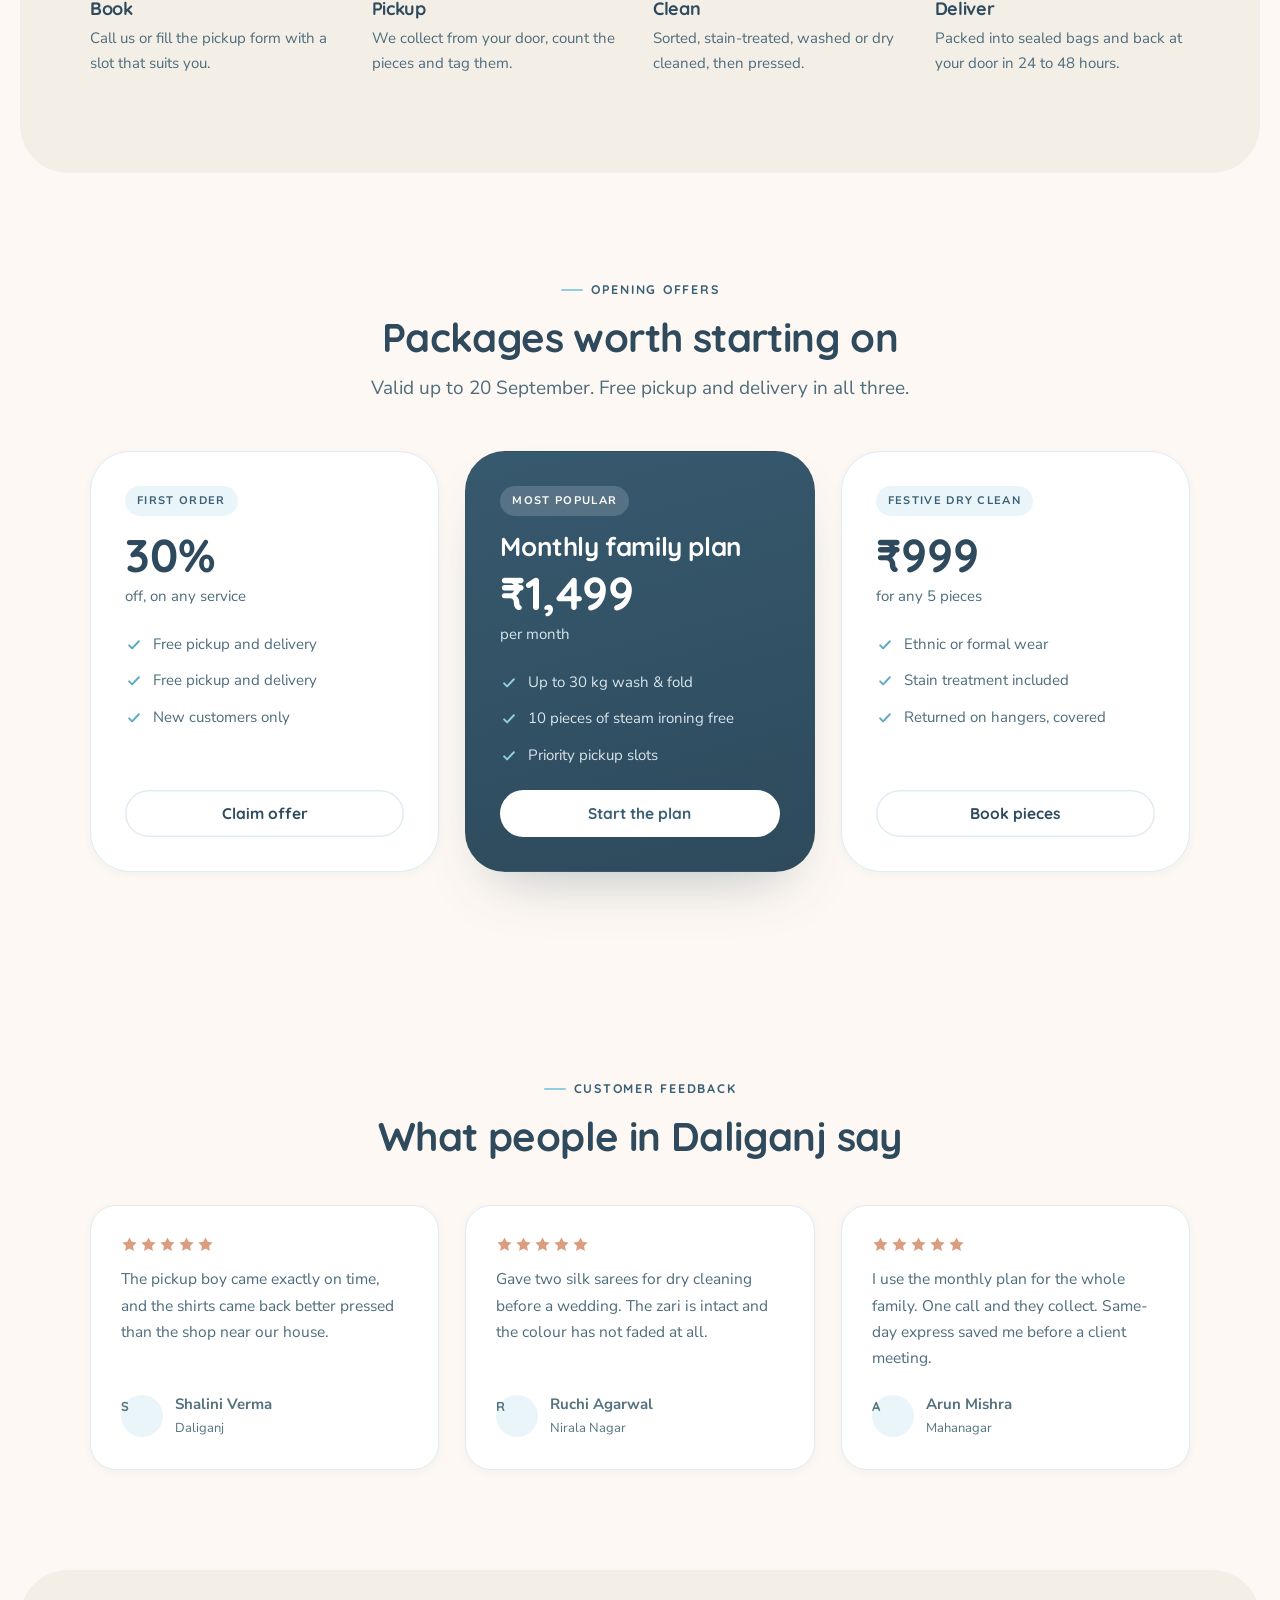
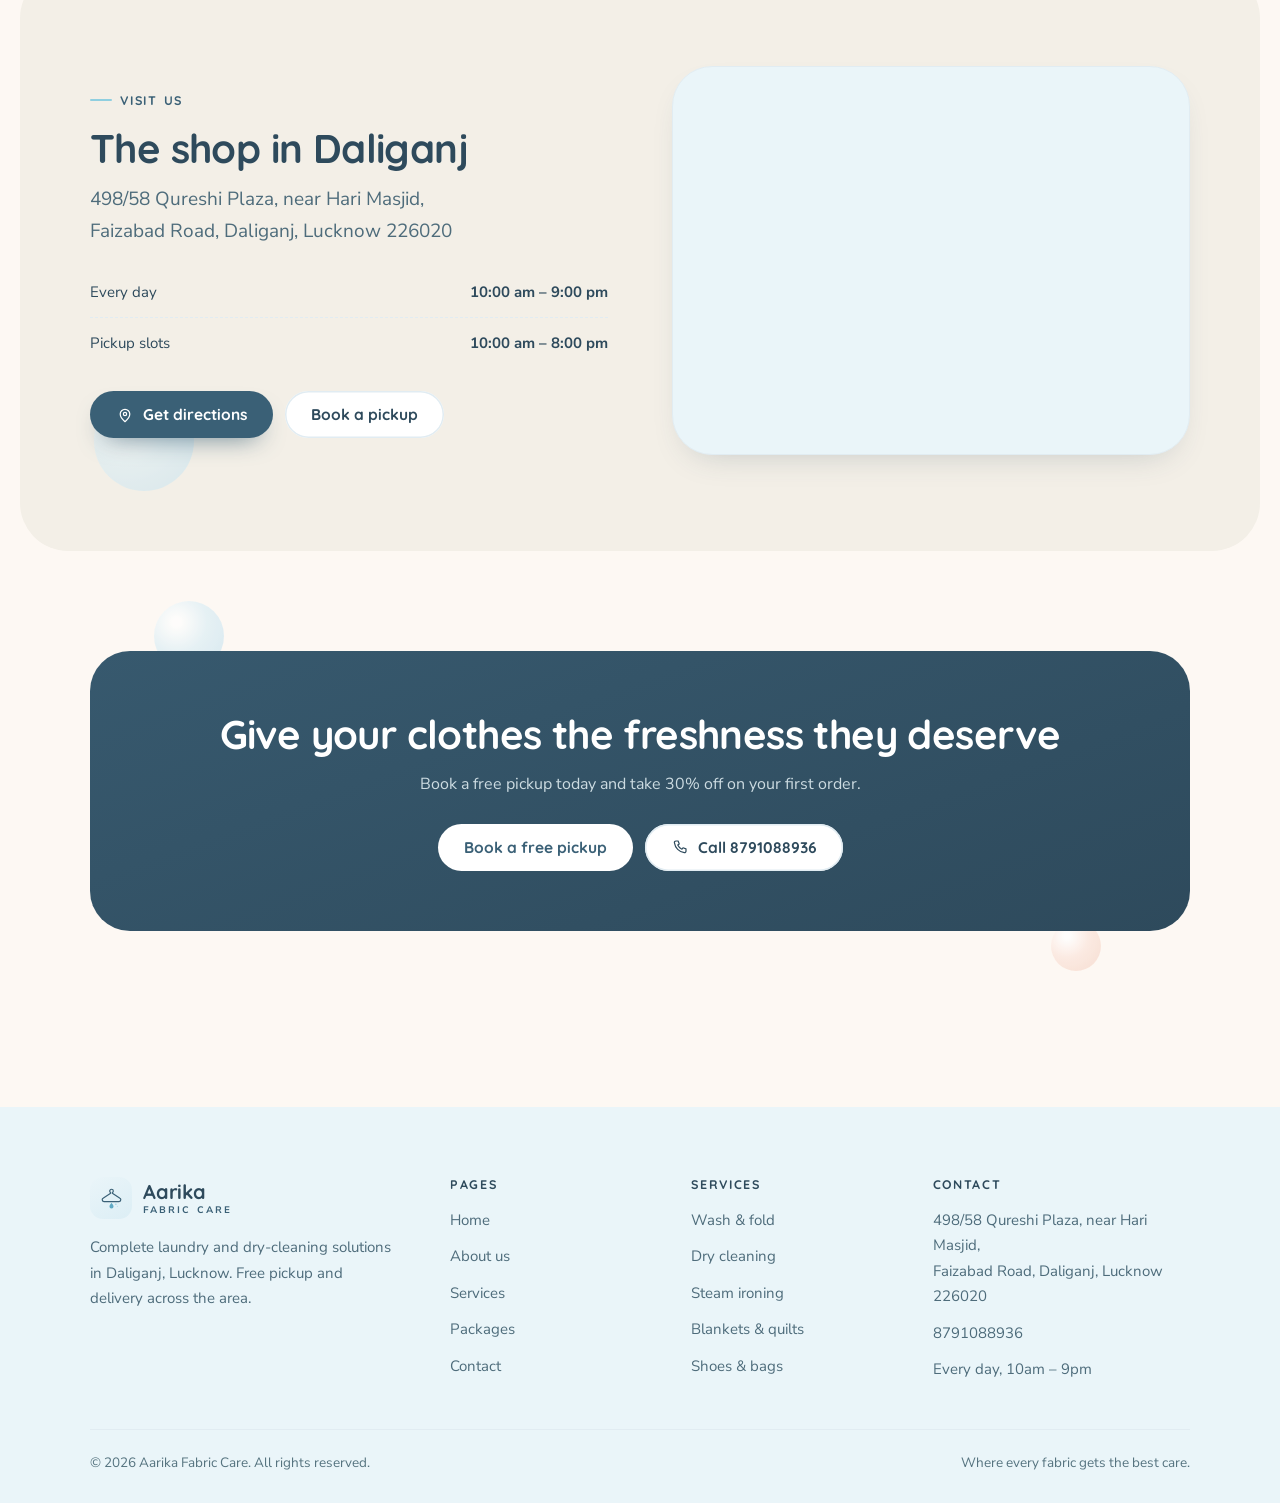
==== commit e1dbabdc: "Fix the promo wording the tag split, and set the form's mailboxes The promo strip still read "30% of" ====
--- a/index.html
+++ b/index.html
@@ -96,7 +96,7 @@
 
 <div class="promo">
   <div class="wrap">
-    <span><b>30% off</b> your first order</span>
+    <span><b>30% off</b> on your first order</span>
     <span class="dot hide-xs">•</span>
     <span class="hide-xs">Free doorstep pickup in Daliganj</span>
     <span class="dot">•</span>
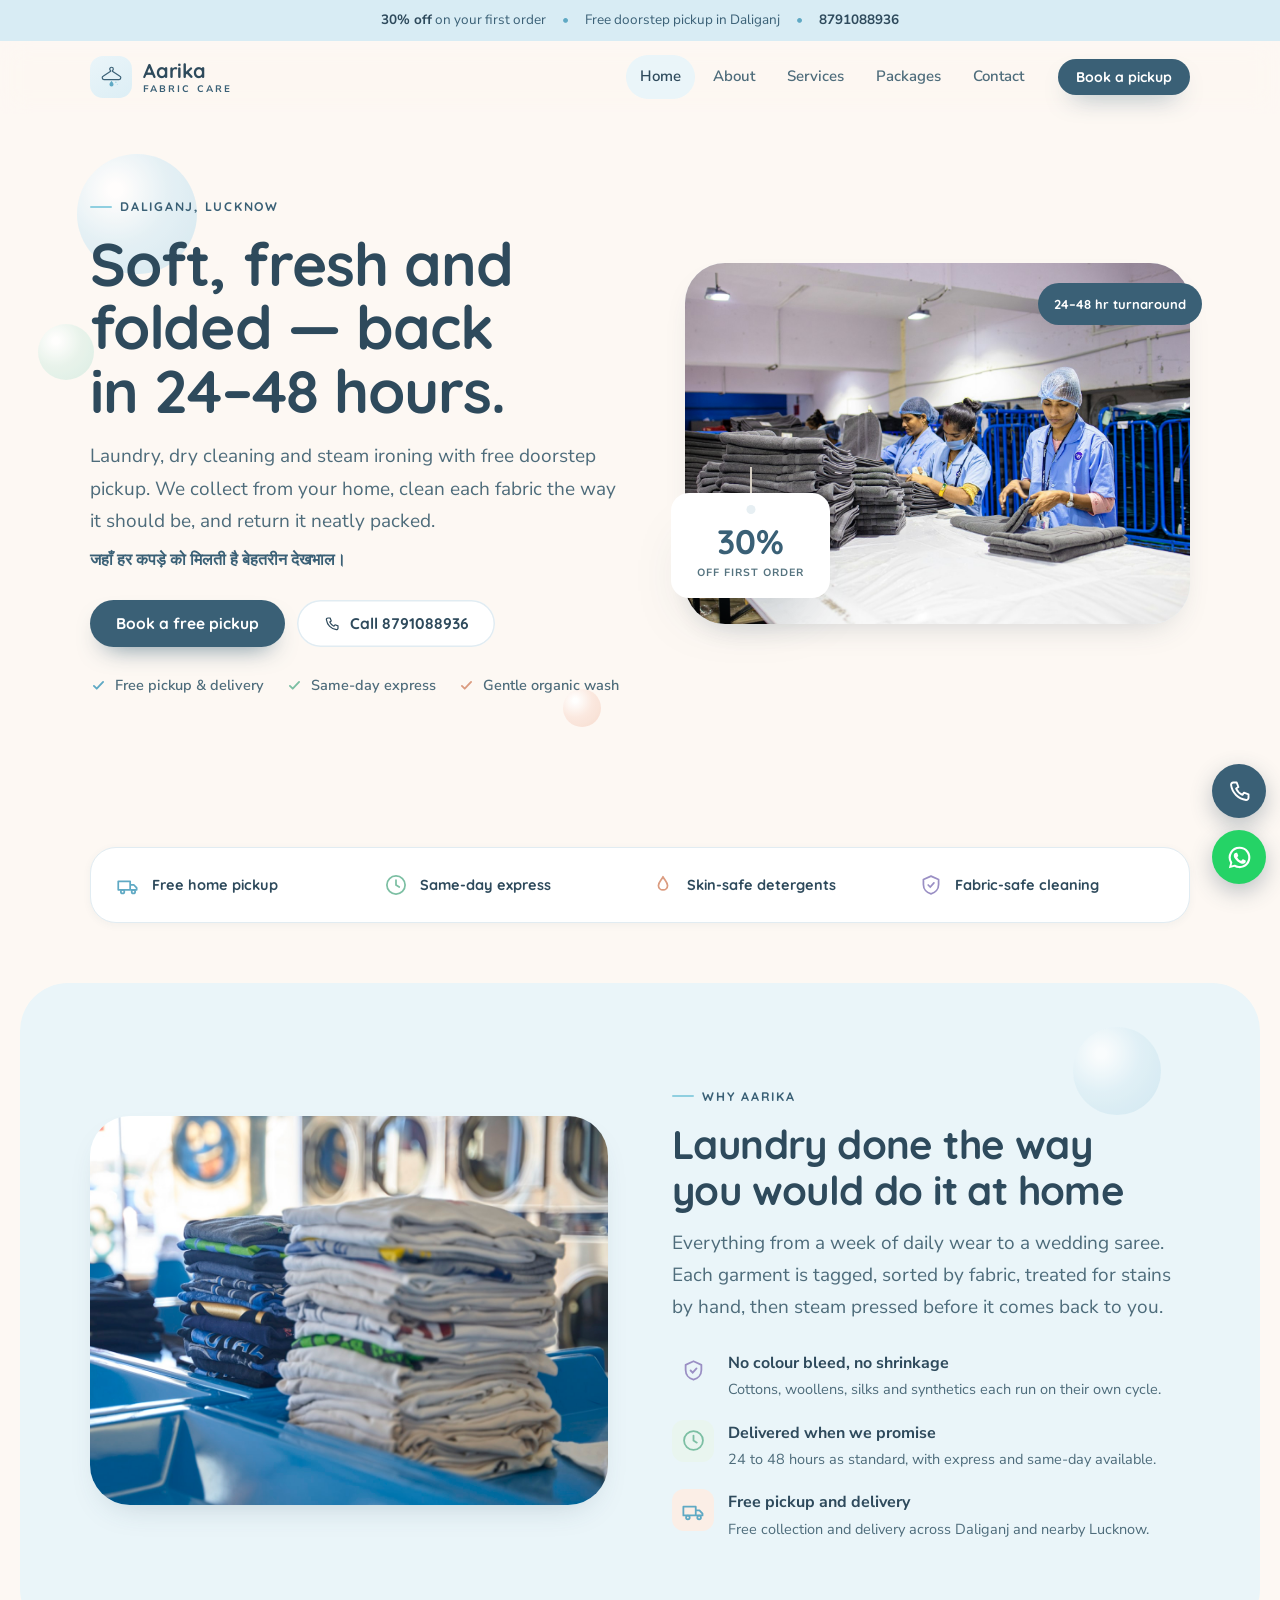
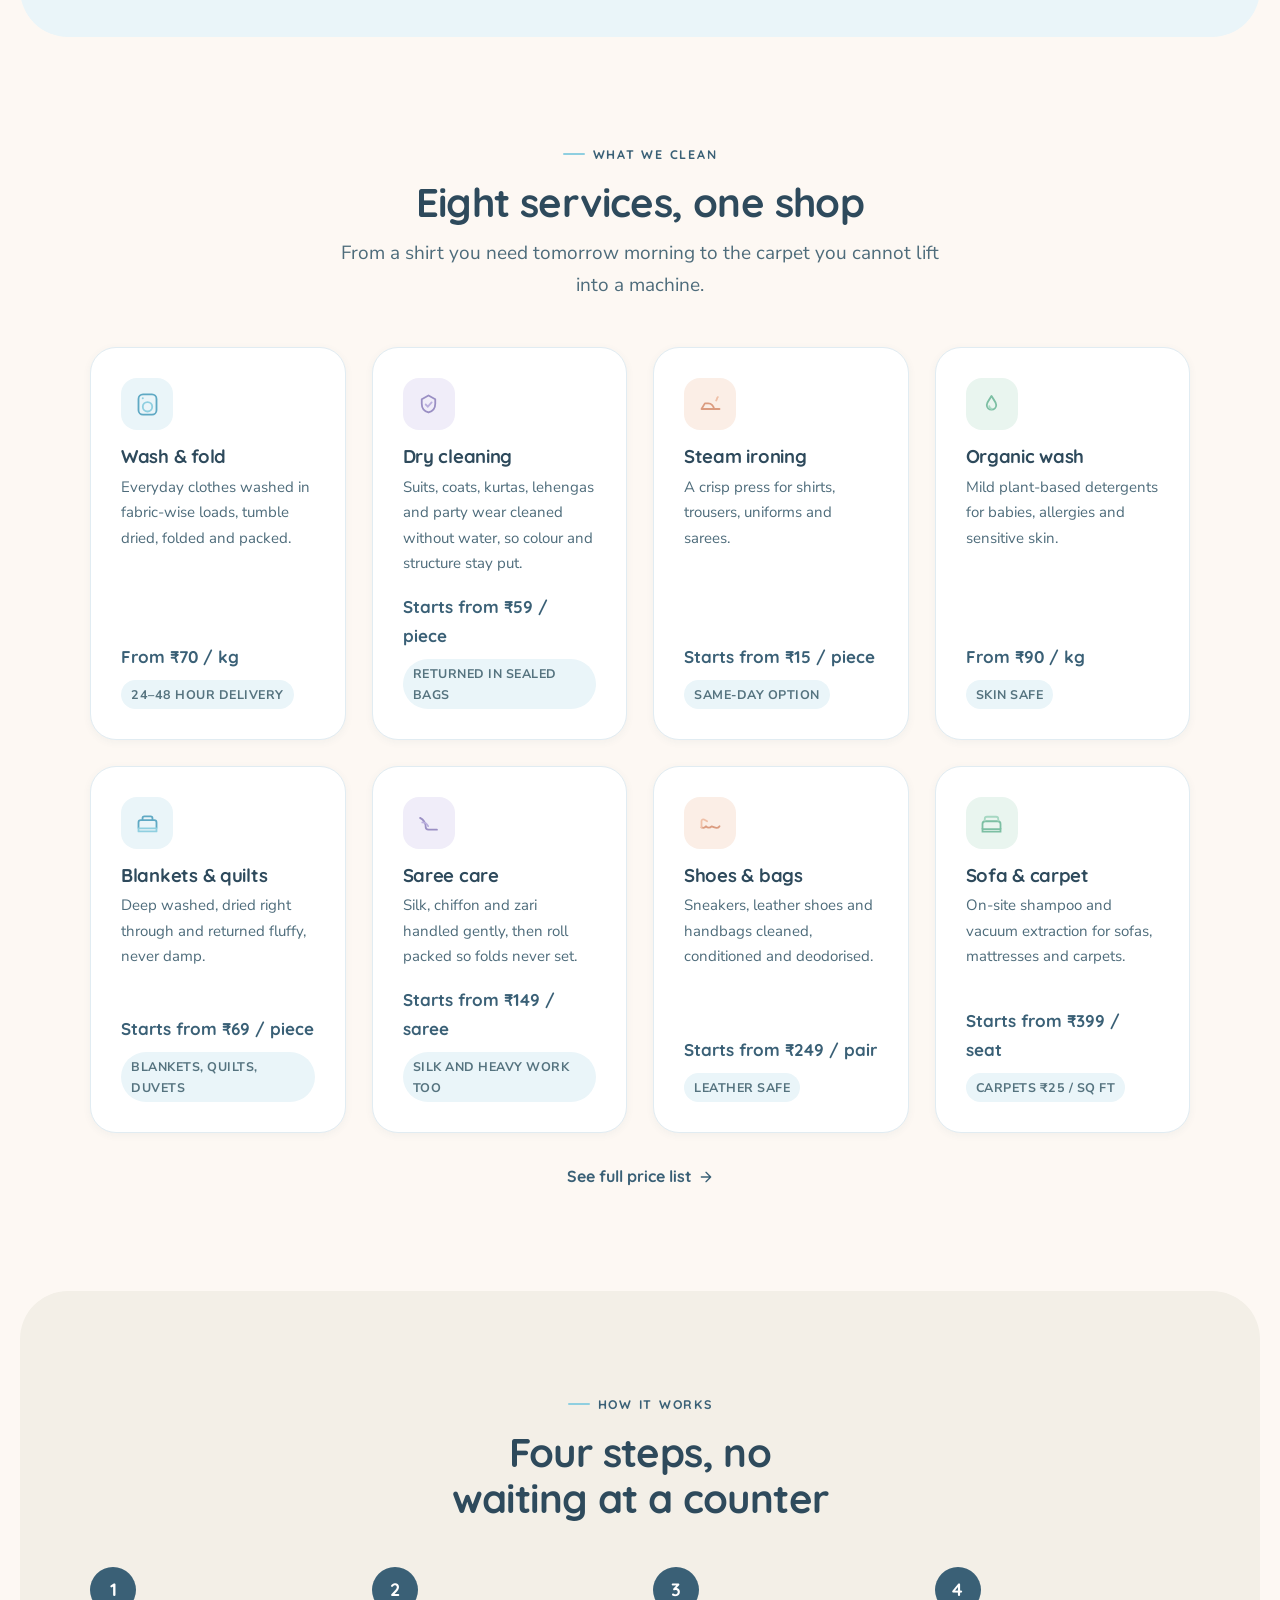
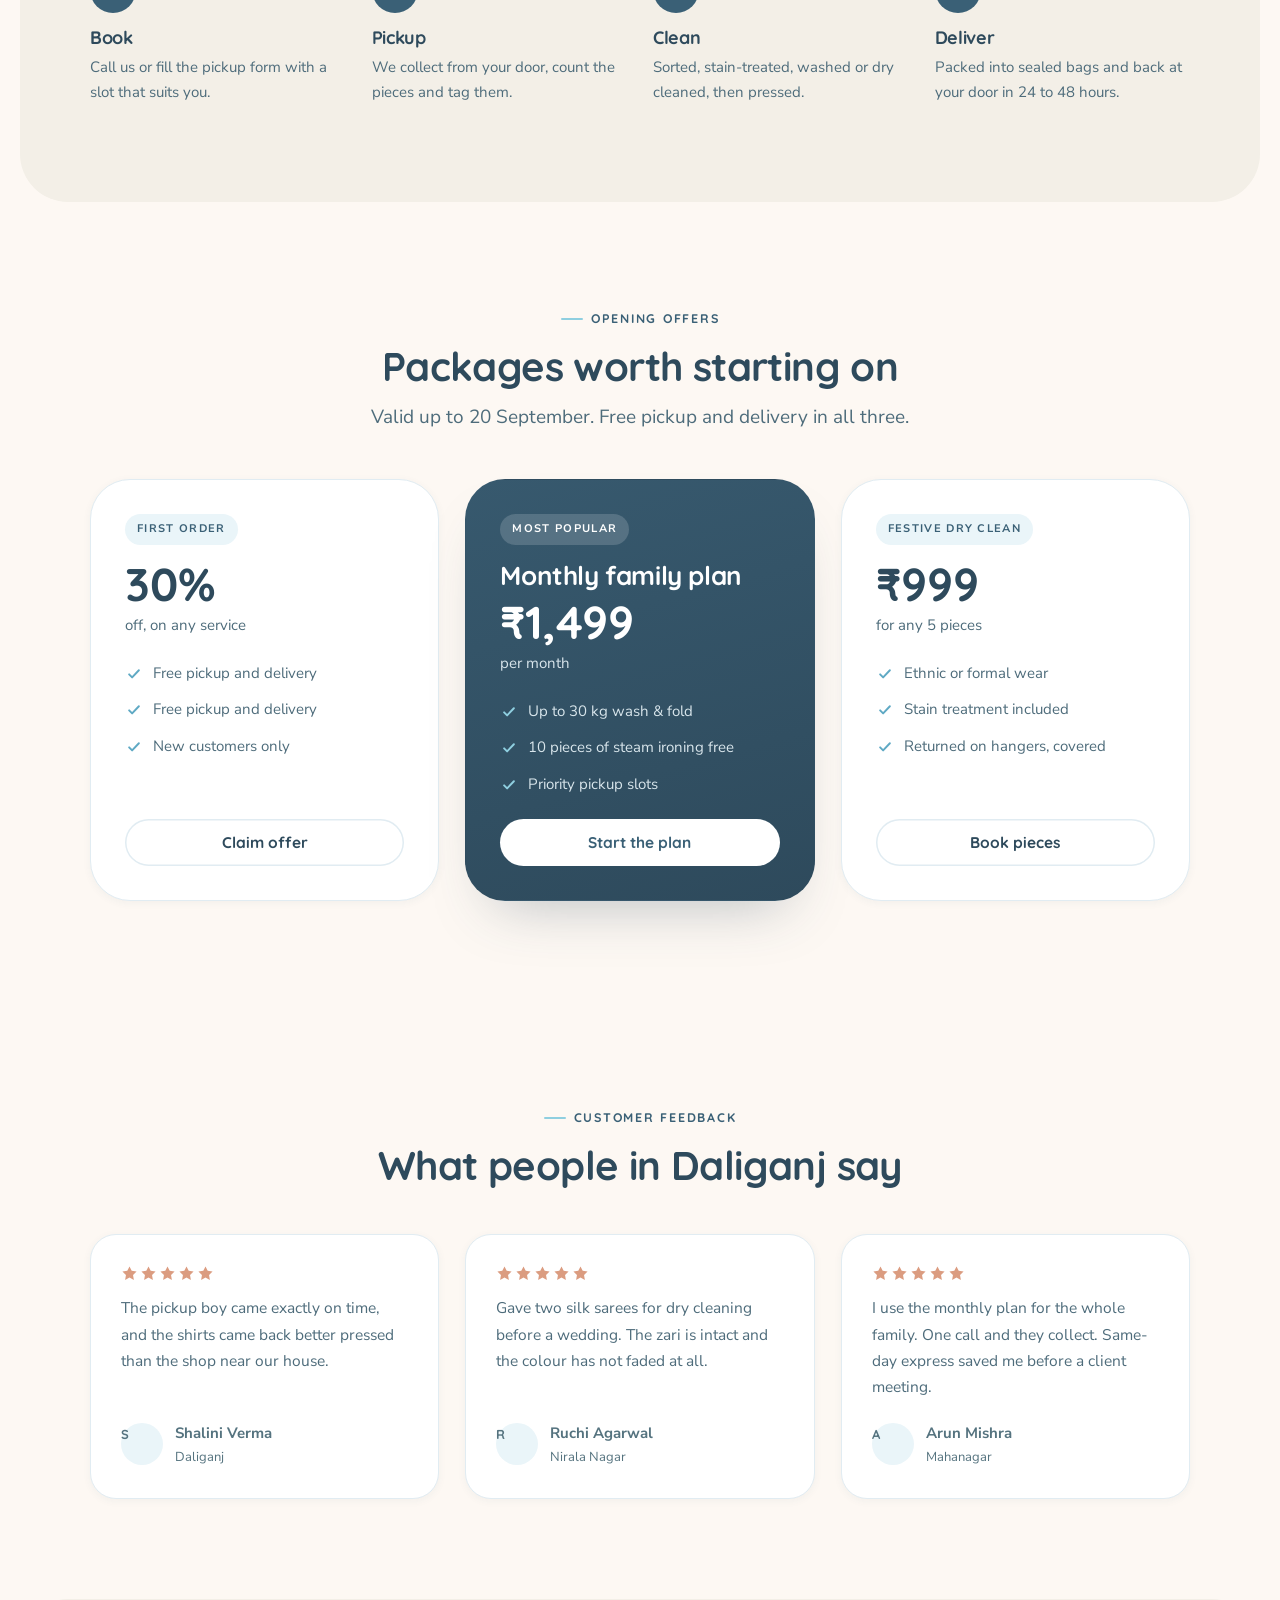
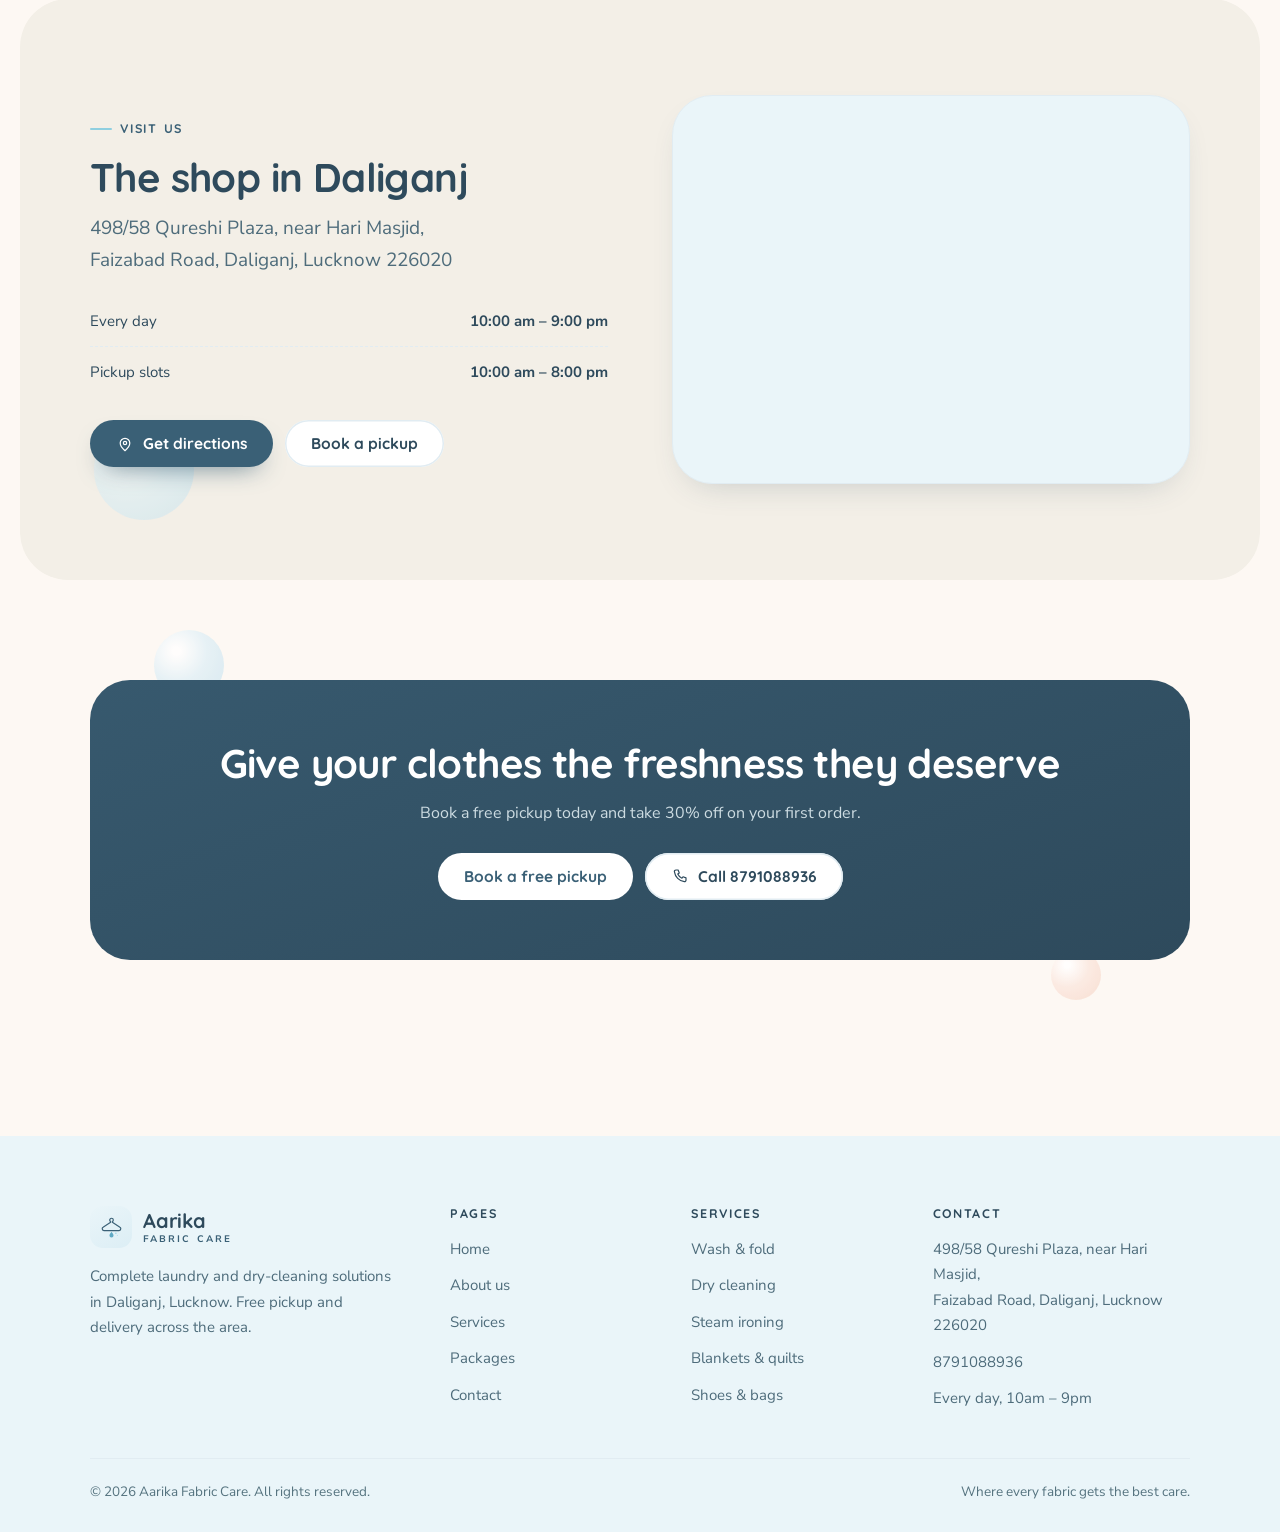
==== commit 686e52b4: "Point "See full price list" at the price list, and say "Starts from" The home page link still went t" ====
--- a/index.html
+++ b/index.html
@@ -240,7 +240,7 @@
           <span class="icon-badge icon-badge--peach"><svg viewBox="0 0 24 24" fill="none" aria-hidden="true"><path d="M4 16h11a5 5 0 0 0-5-5H7l-3 5Z" stroke="#DB9C80" stroke-width="1.6" stroke-linejoin="round"/><path d="M15 16h5" stroke="#DB9C80" stroke-width="1.6" stroke-linecap="round"/><path d="M17 8.4c1.2-1 .3-2.2 1.6-3" stroke="#EFC0A8" stroke-width="1.6" stroke-linecap="round"/></svg></span>
           <h3><a class="card-link" href="/packages#rates">Steam ironing</a></h3>
           <p>A crisp press for shirts, trousers, uniforms and sarees.</p>
-          <div class="price"><b>From ₹15 / piece</b><span>Same-day option</span></div>
+          <div class="price"><b>Starts from ₹15 / piece</b><span>Same-day option</span></div>
         </article>
         <article class="card service-card" data-reveal>
           <span class="icon-badge icon-badge--green"><svg viewBox="0 0 24 24" fill="none" aria-hidden="true"><path d="M12 4.4c1.3 2.8 4.2 5.3 4.2 8a4.2 4.2 0 1 1-8.4 0c0-2.7 2.9-5.2 4.2-8Z" stroke="#7CBFA3" stroke-width="1.6" stroke-linejoin="round"/><path d="M10 13.4c0 1.3 1 2.2 2.2 2.4" stroke="#A6D8C2" stroke-width="1.6" stroke-linecap="round"/></svg></span>
@@ -258,23 +258,23 @@
           <span class="icon-badge icon-badge--lilac"><svg viewBox="0 0 24 24" fill="none" aria-hidden="true"><path d="M4.5 7c3 1.6 5 4.6 5 8.2 0 1.4 1 2.3 2.5 2.3h7.5" stroke="#9A8FC4" stroke-width="1.6" stroke-linecap="round"/><path d="M6.5 11c2.6 0 4.3 1.6 5.2 3.4" stroke="#B9AEDD" stroke-width="1.6" stroke-linecap="round"/></svg></span>
           <h3><a class="card-link" href="/packages#rates">Saree care</a></h3>
           <p>Silk, chiffon and zari handled gently, then roll packed so folds never set.</p>
-          <div class="price"><b>From ₹149 / saree</b><span>Silk and heavy work too</span></div>
+          <div class="price"><b>Starts from ₹149 / saree</b><span>Silk and heavy work too</span></div>
         </article>
         <article class="card service-card" data-reveal>
           <span class="icon-badge icon-badge--peach"><svg viewBox="0 0 24 24" fill="none" aria-hidden="true"><path d="M4 15.5c1.5.6 3 .4 4-1 1.4 1.6 3.6 1.6 5 0l2.5 1c1.6.6 3.5.2 4.5-1" stroke="#DB9C80" stroke-width="1.6" stroke-linecap="round" stroke-linejoin="round"/><path d="M4 15.5V10c0-1.4 1.6-2.2 2.7-1.4L9 10" stroke="#EFC0A8" stroke-width="1.6" stroke-linecap="round"/></svg></span>
           <h3><a class="card-link" href="/packages#rates">Shoes &amp; bags</a></h3>
           <p>Sneakers, leather shoes and handbags cleaned, conditioned and deodorised.</p>
-          <div class="price"><b>From ₹249 / pair</b><span>Leather safe</span></div>
+          <div class="price"><b>Starts from ₹249 / pair</b><span>Leather safe</span></div>
         </article>
         <article class="card service-card" data-reveal>
           <span class="icon-badge icon-badge--green"><svg viewBox="0 0 24 24" fill="none" aria-hidden="true"><path d="M4 17v-4.6A2.4 2.4 0 0 1 6.4 10h11.2a2.4 2.4 0 0 1 2.4 2.4V17" stroke="#7CBFA3" stroke-width="1.6" stroke-linejoin="round"/><path d="M6 10V8a2 2 0 0 1 2-2h8a2 2 0 0 1 2 2v2" stroke="#A6D8C2" stroke-width="1.6"/><path d="M4 17h16v2.2H4z" stroke="#7CBFA3" stroke-width="1.6"/></svg></span>
           <h3><a class="card-link" href="/packages#rates">Sofa &amp; carpet</a></h3>
           <p>On-site shampoo and vacuum extraction for sofas, mattresses and carpets.</p>
-          <div class="price"><b>From ₹399 / seat</b><span>Carpets ₹25 / sq ft</span></div>
+          <div class="price"><b>Starts from ₹399 / seat</b><span>Carpets ₹25 / sq ft</span></div>
         </article>
     </div>
     <p class="center" style="margin-top:30px" data-reveal>
-      <a class="link-arrow" href="/services">See full price list <svg viewBox="0 0 24 24" fill="none" aria-hidden="true"><path d="M5 12h14M12 5l7 7-7 7" stroke="currentColor" stroke-width="2" stroke-linecap="round" stroke-linejoin="round"/></svg></a>
+      <a class="link-arrow" href="/packages#rates">See full price list <svg viewBox="0 0 24 24" fill="none" aria-hidden="true"><path d="M5 12h14M12 5l7 7-7 7" stroke="currentColor" stroke-width="2" stroke-linecap="round" stroke-linejoin="round"/></svg></a>
     </p>
   </div>
 </section>
